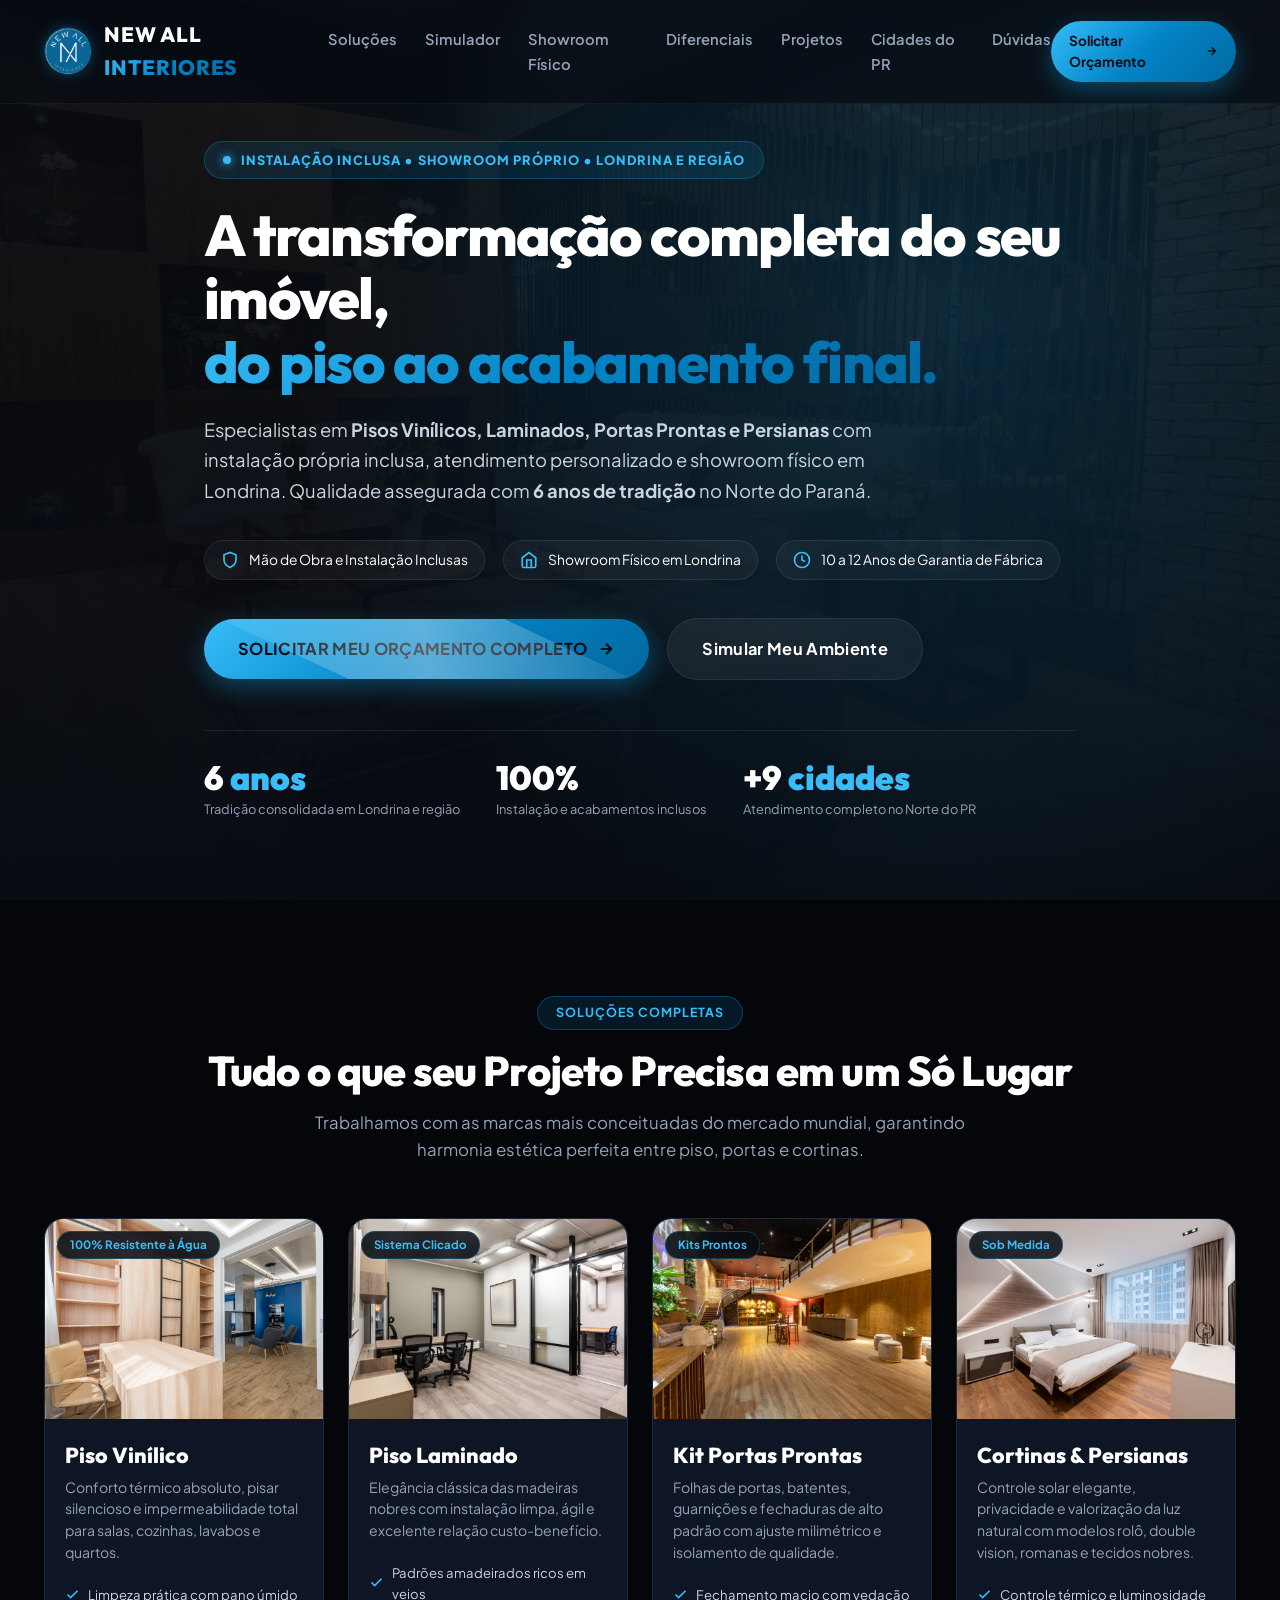
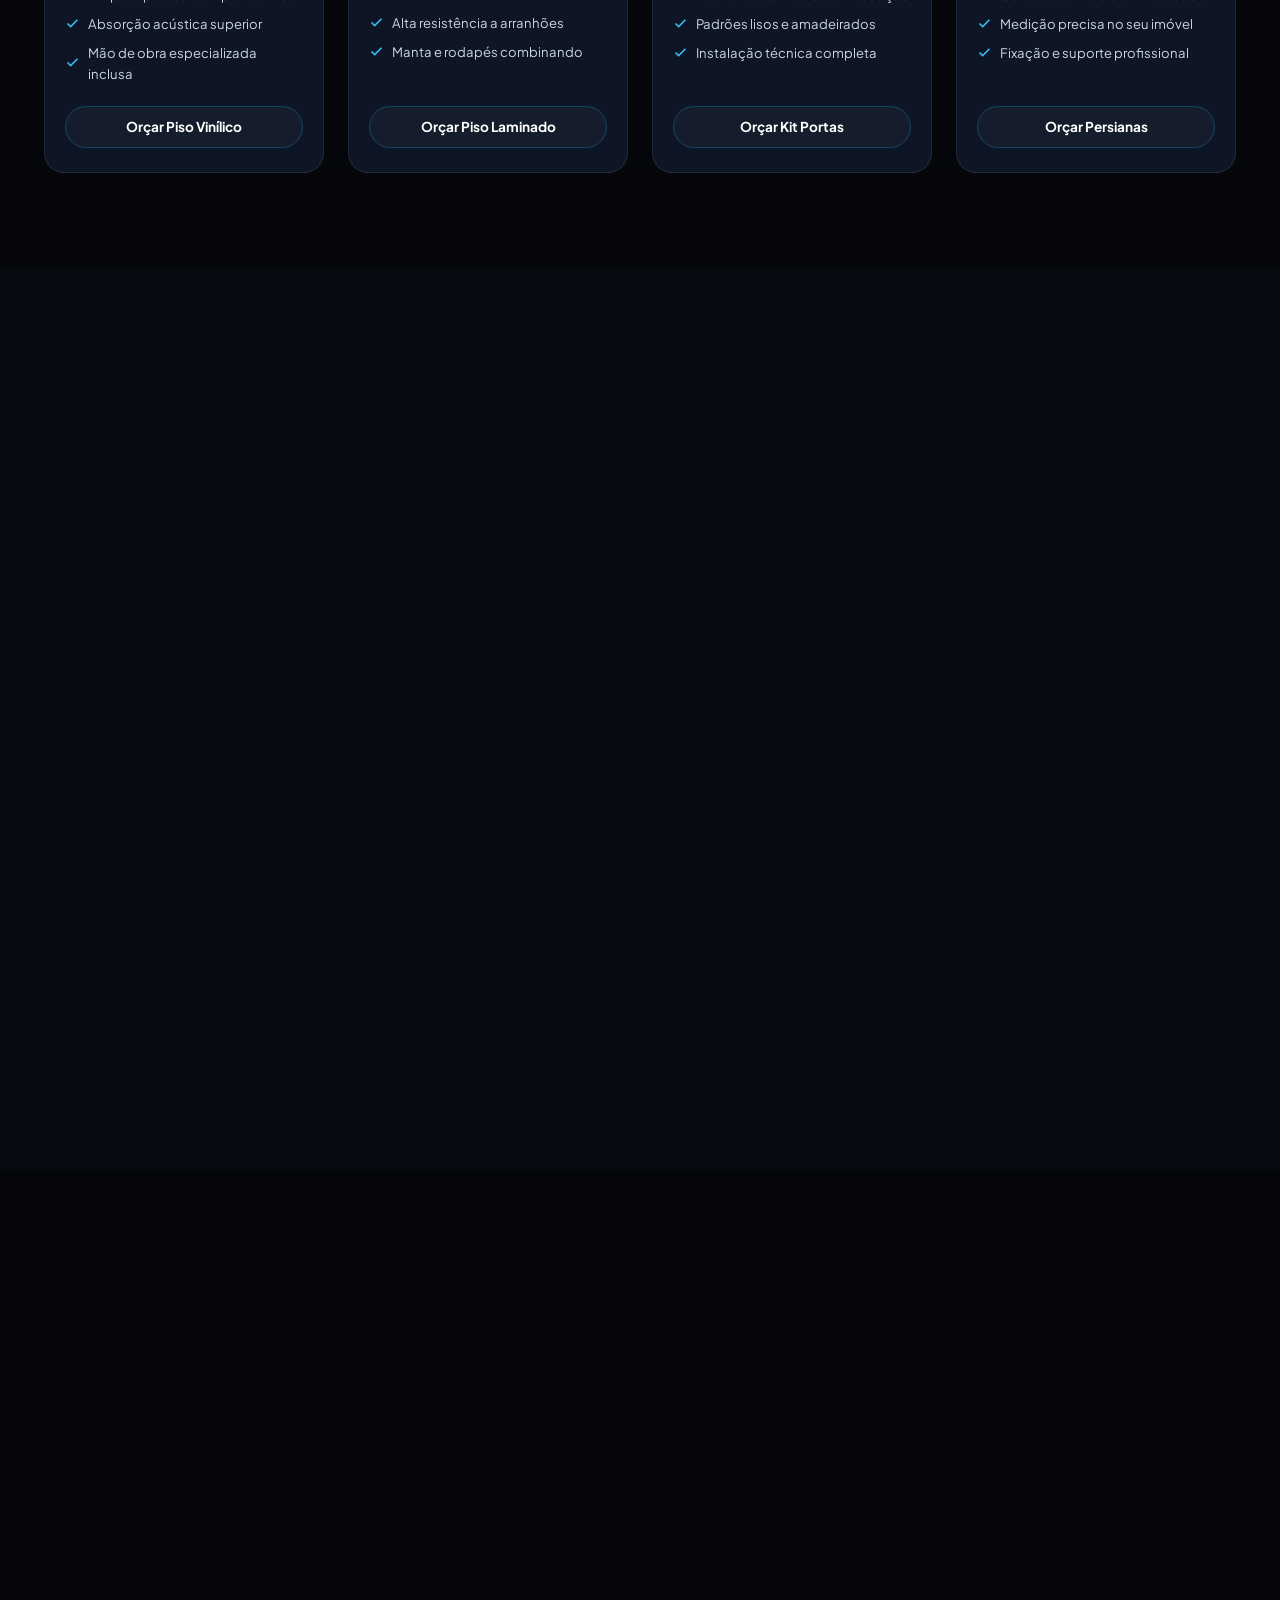
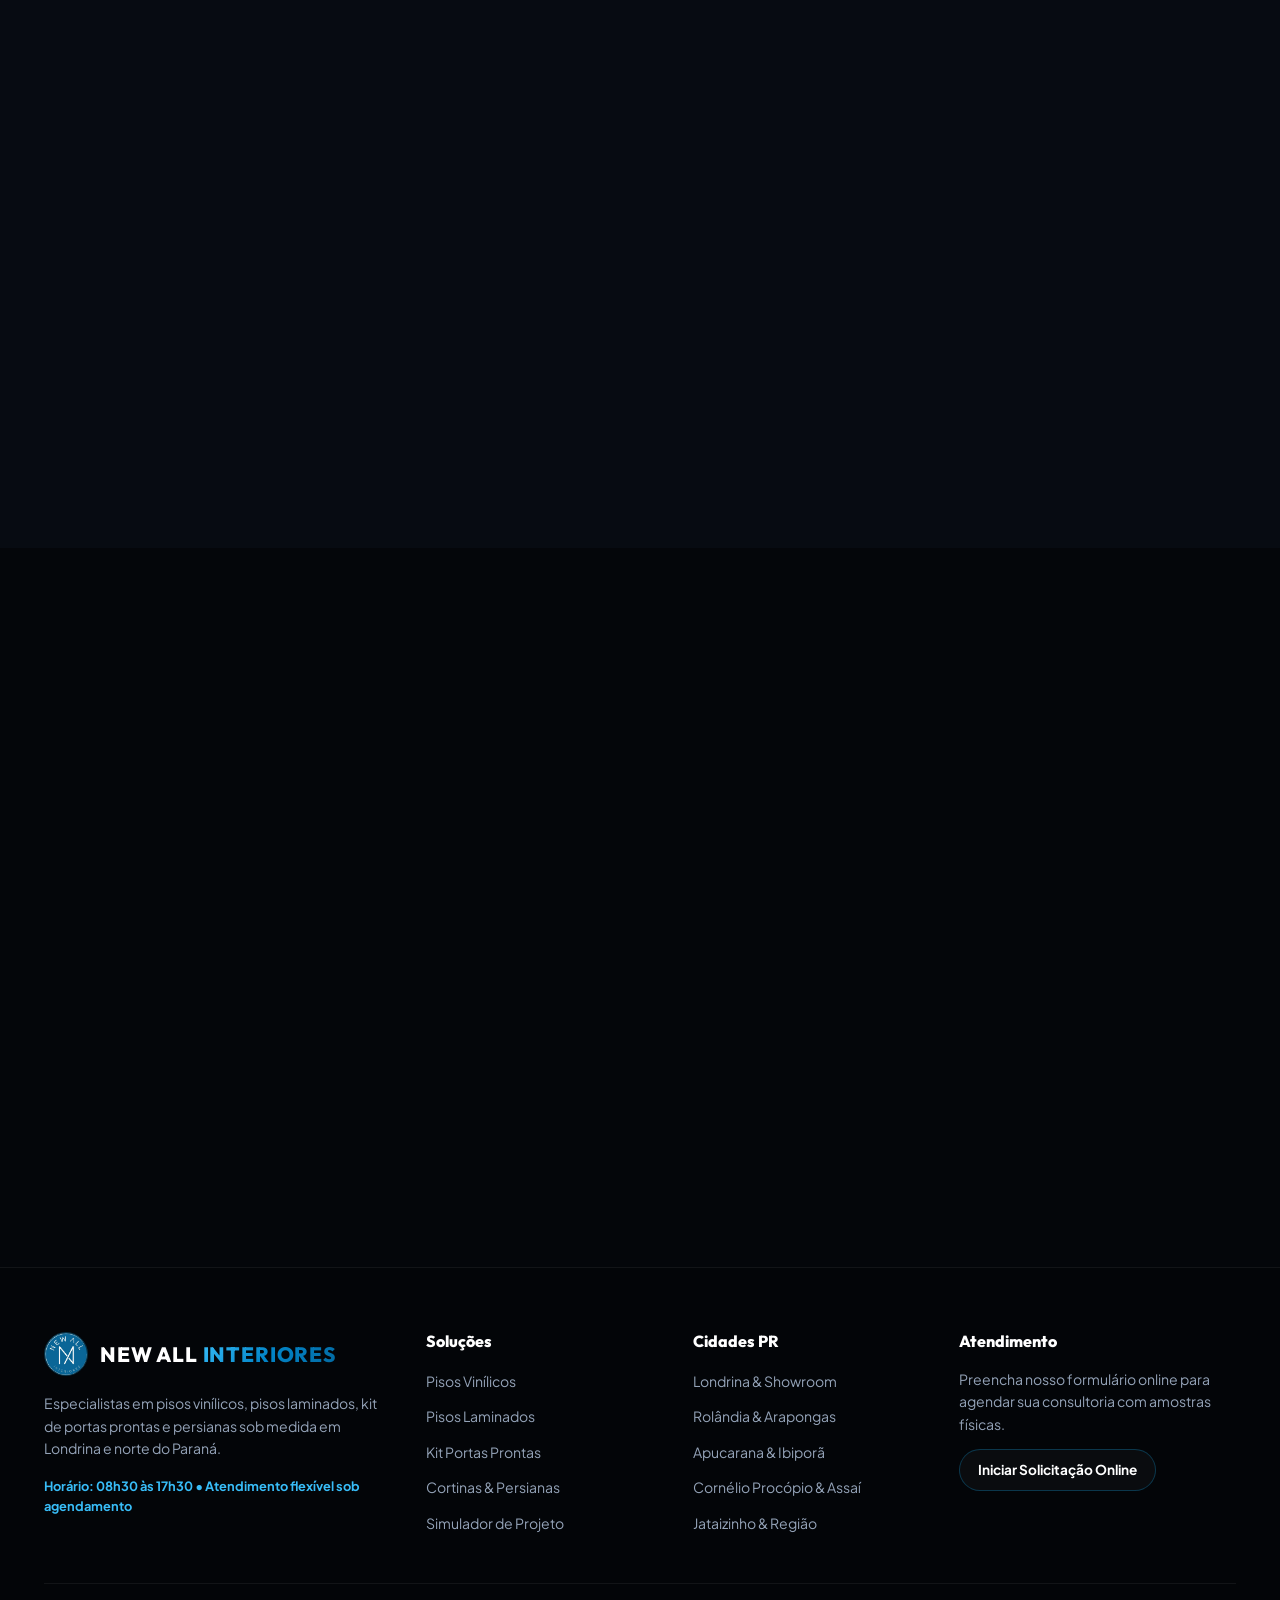
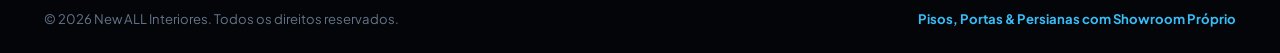
==== index.html @ d66ea77f "Initial commit: New ALL landing page, multi-solution scope simulator, em-construcao page, showroom s" ====
<!DOCTYPE html>
<html lang="pt-BR">
<head>
  <meta charset="UTF-8">
  <meta name="viewport" content="width=device-width, initial-scale=1.0">
  <title>New ALL Interiores | Pisos, Portas & Persianas em Londrina e Região</title>
  <meta name="description" content="Soluções completas com instalação inclusa em Londrina e norte do Paraná. Pisos vinílicos, laminados, kits de portas prontas e persianas com showroom próprio e 6 anos de excelência.">
  <meta name="keywords" content="pisos vinilicos londrina, pisos laminados londrina, new all interiores, portas londrina, persianas londrina, instalacao de pisos norte do parana">
  <meta name="robots" content="index, follow">

  <link rel="icon" href="images/IMG-20260908-WA0001.jpg" type="image/jpeg">
  <link rel="preconnect" href="https://fonts.googleapis.com">
  <link rel="preconnect" href="https://fonts.gstatic.com" crossorigin>
  <link href="https://fonts.googleapis.com/css2?family=Outfit:wght@600;700;800;900&family=Plus+Jakarta+Sans:wght@400;500;600;700;800&display=swap" rel="stylesheet">

  <link rel="stylesheet" href="style.css">
</head>
<body>

  <!-- ==========================================
       HEADER FIXO
       ========================================== -->
  <header class="header" id="header">
    <div class="container header-container">
      <a href="index.html" class="logo-link" aria-label="New ALL Interiores - Início">
        <img src="images/IMG-20260908-WA0001.jpg" alt="Logo New ALL Interiores" width="48" height="48">
        <span class="logo-text">NEW ALL <span>INTERIORES</span></span>
      </a>

      <nav class="nav-menu" aria-label="Menu Principal">
        <ul class="nav-list" style="display: flex; gap: 28px;">
          <li><a href="#produtos" class="nav-link">Soluções</a></li>
          <li><a href="#simulador" class="nav-link">Simulador</a></li>
          <li><a href="#showroom" class="nav-link">Showroom Físico</a></li>
          <li><a href="#diferenciais" class="nav-link">Diferenciais</a></li>
          <li><a href="#galeria" class="nav-link">Projetos</a></li>
          <li><a href="#cidades" class="nav-link">Cidades do PR</a></li>
          <li><a href="#faq" class="nav-link">Dúvidas</a></li>
        </ul>
      </nav>

      <div class="header-actions">
        <a href="#" class="btn btn-sm btn-primary" data-cta="header">
          <span>Solicitar Orçamento</span>
          <svg width="14" height="14" viewBox="0 0 24 24" fill="none" stroke="currentColor" stroke-width="2.5"><path d="M5 12h14M12 5l7 7-7 7"/></svg>
        </a>
        <button class="menu-toggle" id="menu-toggle" aria-label="Abrir Menu">
          <span></span><span></span><span></span>
        </button>
      </div>
    </div>
  </header>

  <!-- Mobile Drawer -->
  <div class="mobile-drawer" id="mobile-drawer">
    <div class="mobile-drawer-header">
      <div style="display: flex; align-items: center; gap: 10px;">
        <img src="images/IMG-20260908-WA0001.jpg" alt="New ALL Interiores" width="36" height="36" style="border-radius: 50%;">
        <strong style="color: #FFF; font-family: var(--font-heading);">NEW ALL</strong>
      </div>
      <button class="mobile-drawer-close" id="mobile-drawer-close" aria-label="Fechar">&times;</button>
    </div>
    <ul class="mobile-nav-list">
      <li><a href="#produtos" class="mobile-nav-link">Pisos, Portas & Persianas</a></li>
      <li><a href="#simulador" class="mobile-nav-link">Simulador de Projeto</a></li>
      <li><a href="#showroom" class="mobile-nav-link">Nosso Showroom em Londrina</a></li>
      <li><a href="#diferenciais" class="mobile-nav-link">Instalação Inclusa</a></li>
      <li><a href="#galeria" class="mobile-nav-link">Galeria de Ambientes</a></li>
      <li><a href="#cidades" class="mobile-nav-link">Região Norte do PR</a></li>
      <li><a href="#faq" class="mobile-nav-link">Perguntas Frequentes</a></li>
    </ul>
    <div>
      <a href="#" class="btn btn-primary btn-block" data-cta="drawer">
        Solicitar Orçamento Gratuito
      </a>
      <p style="font-size: 0.78rem; color: var(--text-muted); text-align: center; margin-top: 12px;">
        Atendimento flexível com showroom próprio
      </p>
    </div>
  </div>

  <main>
    <!-- ==========================================
         HERO SECTION
         ========================================== -->
    <section class="hero" id="hero">
      <div class="hero-bg">
        <img src="images/PHOTO (7).jpg" alt="Ambiente transformado New ALL Interiores" class="hero-bg-img">
        <div class="hero-overlay"></div>
      </div>

      <div class="container hero-container">
        <div class="hero-tag">
          <span class="hero-tag-pulse"></span>
          <span class="hero-tag-text">INSTALAÇÃO INCLUSA • SHOWROOM PRÓPRIO • LONDRINA E REGIÃO</span>
        </div>

        <h1 class="hero-title reveal-up">
          A transformação completa do seu imóvel, <br>
          <span class="highlight-cyan">do piso ao acabamento final.</span>
        </h1>

        <p class="hero-subtitle reveal-up delay-1">
          Especialistas em <strong>Pisos Vinílicos, Laminados, Portas Prontas e Persianas</strong> com instalação própria inclusa, atendimento personalizado e showroom físico em Londrina. Qualidade assegurada com <strong>6 anos de tradição</strong> no Norte do Paraná.
        </p>

        <div class="hero-badges-row reveal-up delay-2">
          <div class="hero-badge-pill">
            <svg width="18" height="18" viewBox="0 0 24 24" fill="none" stroke="currentColor" stroke-width="2.2"><path d="M12 22s8-4 8-10V5l-8-3-8 3v7c0 6 8 10 8 10z"/></svg>
            <span>Mão de Obra e Instalação Inclusas</span>
          </div>
          <div class="hero-badge-pill">
            <svg width="18" height="18" viewBox="0 0 24 24" fill="none" stroke="currentColor" stroke-width="2.2"><path d="M3 9l9-7 9 7v11a2 2 0 0 1-2 2H5a2 2 0 0 1-2-2z"/><polyline points="9 22 9 12 15 12 15 22"/></svg>
            <span>Showroom Físico em Londrina</span>
          </div>
          <div class="hero-badge-pill">
            <svg width="18" height="18" viewBox="0 0 24 24" fill="none" stroke="currentColor" stroke-width="2.2"><circle cx="12" cy="12" r="10"/><polyline points="12 6 12 12 16 14"/></svg>
            <span>10 a 12 Anos de Garantia de Fábrica</span>
          </div>
        </div>

        <div class="hero-cta-group reveal-up delay-3">
          <a href="#" class="btn btn-lg btn-primary btn-glow" data-cta="hero">
            <span>SOLICITAR MEU ORÇAMENTO COMPLETO</span>
            <svg width="18" height="18" viewBox="0 0 24 24" fill="none" stroke="currentColor" stroke-width="2.5"><path d="M5 12h14M12 5l7 7-7 7"/></svg>
          </a>
          <a href="#simulador" class="btn btn-lg btn-glass">
            <span>Simular Meu Ambiente</span>
          </a>
        </div>

        <div class="hero-stats reveal-up">
          <div class="hero-stat-item">
            <div class="hero-stat-num">6 <span>anos</span></div>
            <div class="hero-stat-desc">Tradição consolidada em Londrina e região</div>
          </div>
          <div class="hero-stat-item">
            <div class="hero-stat-num">100%</div>
            <div class="hero-stat-desc">Instalação e acabamentos inclusos</div>
          </div>
          <div class="hero-stat-item">
            <div class="hero-stat-num">+9 <span>cidades</span></div>
            <div class="hero-stat-desc">Atendimento completo no Norte do PR</div>
          </div>
        </div>
      </div>
    </section>

    <!-- ==========================================
         CATÁLOGO MULTISSOLUÇÕES (4 LINHAS)
         ========================================== -->
    <section class="section section-products" id="produtos">
      <div class="container">
        <div class="section-header text-center reveal-up">
          <span class="badge-pill">SOLUÇÕES COMPLETAS</span>
          <h2 class="section-title">Tudo o que seu Projeto Precisa em um Só Lugar</h2>
          <p class="section-subtitle">
            Trabalhamos com as marcas mais conceituadas do mercado mundial, garantindo harmonia estética perfeita entre piso, portas e cortinas.
          </p>
        </div>

        <div class="products-grid-4">
          
          <!-- Solução 1: Vinílico -->
          <div class="product-card-newall reveal-up">
            <div class="product-media-newall">
              <img src="images/PHOTO (4).jpg" alt="Piso Vinílico contemporâneo New ALL" loading="lazy">
              <span class="badge-float-card">100% Resistente à Água</span>
            </div>
            <div class="product-body-newall">
              <div>
                <h3 class="product-name-newall">Piso Vinílico</h3>
                <p class="product-desc-newall">
                  Conforto térmico absoluto, pisar silencioso e impermeabilidade total para salas, cozinhas, lavabos e quartos.
                </p>

                <div class="bullet-features">
                  <div class="bullet-item">
                    <svg width="15" height="15" viewBox="0 0 24 24" fill="none" stroke="currentColor" stroke-width="2.5"><polyline points="20 6 9 17 4 12"/></svg>
                    <span>Limpeza prática com pano úmido</span>
                  </div>
                  <div class="bullet-item">
                    <svg width="15" height="15" viewBox="0 0 24 24" fill="none" stroke="currentColor" stroke-width="2.5"><polyline points="20 6 9 17 4 12"/></svg>
                    <span>Absorção acústica superior</span>
                  </div>
                  <div class="bullet-item">
                    <svg width="15" height="15" viewBox="0 0 24 24" fill="none" stroke="currentColor" stroke-width="2.5"><polyline points="20 6 9 17 4 12"/></svg>
                    <span>Mão de obra especializada inclusa</span>
                  </div>
                </div>
              </div>

              <a href="#" class="btn btn-outline btn-block btn-sm" data-cta="card-vinilico" data-product="vinilico">
                Orçar Piso Vinílico
              </a>
            </div>
          </div>

          <!-- Solução 2: Laminado -->
          <div class="product-card-newall reveal-up delay-1">
            <div class="product-media-newall">
              <img src="images/PHOTO (2).jpg" alt="Piso Laminado nobre New ALL" loading="lazy">
              <span class="badge-float-card">Sistema Clicado</span>
            </div>
            <div class="product-body-newall">
              <div>
                <h3 class="product-name-newall">Piso Laminado</h3>
                <p class="product-desc-newall">
                  Elegância clássica das madeiras nobres com instalação limpa, ágil e excelente relação custo-benefício.
                </p>

                <div class="bullet-features">
                  <div class="bullet-item">
                    <svg width="15" height="15" viewBox="0 0 24 24" fill="none" stroke="currentColor" stroke-width="2.5"><polyline points="20 6 9 17 4 12"/></svg>
                    <span>Padrões amadeirados ricos em veios</span>
                  </div>
                  <div class="bullet-item">
                    <svg width="15" height="15" viewBox="0 0 24 24" fill="none" stroke="currentColor" stroke-width="2.5"><polyline points="20 6 9 17 4 12"/></svg>
                    <span>Alta resistência a arranhões</span>
                  </div>
                  <div class="bullet-item">
                    <svg width="15" height="15" viewBox="0 0 24 24" fill="none" stroke="currentColor" stroke-width="2.5"><polyline points="20 6 9 17 4 12"/></svg>
                    <span>Manta e rodapés combinando</span>
                  </div>
                </div>
              </div>

              <a href="#" class="btn btn-outline btn-block btn-sm" data-cta="card-laminado" data-product="laminado">
                Orçar Piso Laminado
              </a>
            </div>
          </div>

          <!-- Solução 3: Kit Portas -->
          <div class="product-card-newall reveal-up delay-2">
            <div class="product-media-newall">
              <img src="images/pexels-bertellifotografia-17109097.jpg" alt="Kit Porta Pronta com acabamento fino" loading="lazy">
              <span class="badge-float-card">Kits Prontos</span>
            </div>
            <div class="product-body-newall">
              <div>
                <h3 class="product-name-newall">Kit Portas Prontas</h3>
                <p class="product-desc-newall">
                  Folhas de portas, batentes, guarnições e fechaduras de alto padrão com ajuste milimétrico e isolamento de qualidade.
                </p>

                <div class="bullet-features">
                  <div class="bullet-item">
                    <svg width="15" height="15" viewBox="0 0 24 24" fill="none" stroke="currentColor" stroke-width="2.5"><polyline points="20 6 9 17 4 12"/></svg>
                    <span>Fechamento macio com vedação</span>
                  </div>
                  <div class="bullet-item">
                    <svg width="15" height="15" viewBox="0 0 24 24" fill="none" stroke="currentColor" stroke-width="2.5"><polyline points="20 6 9 17 4 12"/></svg>
                    <span>Padrões lisos e amadeirados</span>
                  </div>
                  <div class="bullet-item">
                    <svg width="15" height="15" viewBox="0 0 24 24" fill="none" stroke="currentColor" stroke-width="2.5"><polyline points="20 6 9 17 4 12"/></svg>
                    <span>Instalação técnica completa</span>
                  </div>
                </div>
              </div>

              <a href="#" class="btn btn-outline btn-block btn-sm" data-cta="card-portas" data-product="portas">
                Orçar Kit Portas
              </a>
            </div>
          </div>

          <!-- Solução 4: Cortinas & Persianas -->
          <div class="product-card-newall reveal-up delay-3">
            <div class="product-media-newall">
              <img src="images/pexels-artbovich-6186815.jpg" alt="Cortinas e persianas sob medida" loading="lazy">
              <span class="badge-float-card">Sob Medida</span>
            </div>
            <div class="product-body-newall">
              <div>
                <h3 class="product-name-newall">Cortinas & Persianas</h3>
                <p class="product-desc-newall">
                  Controle solar elegante, privacidade e valorização da luz natural com modelos rolô, double vision, romanas e tecidos nobres.
                </p>

                <div class="bullet-features">
                  <div class="bullet-item">
                    <svg width="15" height="15" viewBox="0 0 24 24" fill="none" stroke="currentColor" stroke-width="2.5"><polyline points="20 6 9 17 4 12"/></svg>
                    <span>Controle térmico e luminosidade</span>
                  </div>
                  <div class="bullet-item">
                    <svg width="15" height="15" viewBox="0 0 24 24" fill="none" stroke="currentColor" stroke-width="2.5"><polyline points="20 6 9 17 4 12"/></svg>
                    <span>Medição precisa no seu imóvel</span>
                  </div>
                  <div class="bullet-item">
                    <svg width="15" height="15" viewBox="0 0 24 24" fill="none" stroke="currentColor" stroke-width="2.5"><polyline points="20 6 9 17 4 12"/></svg>
                    <span>Fixação e suporte profissional</span>
                  </div>
                </div>
              </div>

              <a href="#" class="btn btn-outline btn-block btn-sm" data-cta="card-persianas" data-product="persianas">
                Orçar Persianas
              </a>
            </div>
          </div>

        </div>
      </div>
    </section>

    <!-- ==========================================
         SIMULADOR DE PROJETO NEW ALL
         ========================================== -->
    <section class="section section-simulador" id="simulador">
      <div class="container">
        <div class="simulador-card-newall reveal-up">
          
          <div class="simulador-info">
            <span class="badge-pill">PLANEJE SEU ESPAÇO</span>
            <h2 class="section-title" style="font-size: 2.2rem;">Simule o Escopo do seu Ambiente</h2>
            <p class="section-subtitle" style="text-align: left; margin: 0 0 24px 0;">
              Selecione o produto de interesse e ajuste a metragem estimada. Nossa equipe técnica em Londrina calculará os quantitativos ideais com instalação inclusa.
            </p>

            <div style="display: flex; flex-direction: column; gap: 14px;">
              <div style="display: flex; align-items: center; gap: 12px; font-size: 0.92rem; color: #FFF;">
                <div style="width: 32px; height: 32px; border-radius: 50%; background: var(--cyan-soft); border: 1px solid var(--border-cyan); display: flex; align-items: center; justify-content: center; color: var(--cyan-light); flex-shrink: 0;">
                  <svg width="16" height="16" viewBox="0 0 24 24" fill="none" stroke="currentColor" stroke-width="2.5"><path d="M20 6L9 17l-5-5"/></svg>
                </div>
                <span>Instalação própria sem terceirização aventureira</span>
              </div>
              <div style="display: flex; align-items: center; gap: 12px; font-size: 0.92rem; color: #FFF;">
                <div style="width: 32px; height: 32px; border-radius: 50%; background: var(--cyan-soft); border: 1px solid var(--border-cyan); display: flex; align-items: center; justify-content: center; color: var(--cyan-light); flex-shrink: 0;">
                  <svg width="16" height="16" viewBox="0 0 24 24" fill="none" stroke="currentColor" stroke-width="2.5"><path d="M12 22s8-4 8-10V5l-8-3-8 3v7c0 6 8 10 8 10z"/></svg>
                </div>
                <span>1 ano de garantia na mão de obra e até 12 anos nos produtos</span>
              </div>
              <div style="display: flex; align-items: center; gap: 12px; font-size: 0.92rem; color: #FFF;">
                <div style="width: 32px; height: 32px; border-radius: 50%; background: var(--cyan-soft); border: 1px solid var(--border-cyan); display: flex; align-items: center; justify-content: center; color: var(--cyan-light); flex-shrink: 0;">
                  <svg width="16" height="16" viewBox="0 0 24 24" fill="none" stroke="currentColor" stroke-width="2.5"><circle cx="12" cy="12" r="10"/><polyline points="12 6 12 12 16 14"/></svg>
                </div>
                <span>Atendimento flexível com horário agendado</span>
              </div>
            </div>
          </div>

          <!-- Caixa de Simulação -->
          <div class="simulador-box-newall">
            <div style="font-size: 1rem; font-weight: 700; color: #FFF; margin-bottom: 12px;">1. Selecione a Categoria:</div>
            
            <div class="category-pills-grid">
              <button type="button" class="cat-pill-btn active" data-prod="vinilico">
                <strong>Piso Vinílico</strong>
                <span>Térmico & Lavável</span>
              </button>
              <button type="button" class="cat-pill-btn" data-prod="laminado">
                <strong>Piso Laminado</strong>
                <span>Clicado Nobre</span>
              </button>
              <button type="button" class="cat-pill-btn" data-prod="portas">
                <strong>Kit Portas</strong>
                <span>Prontas & Batentes</span>
              </button>
              <button type="button" class="cat-pill-btn" data-prod="persianas">
                <strong>Persianas</strong>
                <span>Controle Solar</span>
              </button>
            </div>

            <div style="margin-bottom: 24px;">
              <div style="display: flex; justify-content: space-between; align-items: center; margin-bottom: 10px;">
                <span style="font-size: 0.95rem; font-weight: 700; color: #FFF;">2. Metragem do Espaço:</span>
                <span style="background: var(--cyan-gradient); color: #070B12; font-family: var(--font-heading); font-weight: 800; font-size: 1.1rem; padding: 4px 14px; border-radius: 100px;" id="sqm-display-newall">45 m²</span>
              </div>
              <input type="range" id="range-slider-newall" min="15" max="300" step="5" value="45" class="range-slider-newall">
              <div style="display: flex; justify-content: space-between; font-size: 0.74rem; color: var(--text-subtle); margin-top: 6px;">
                <span>15 m²</span>
                <span>100 m²</span>
                <span>200 m²</span>
                <span>300+ m²</span>
              </div>
            </div>

            <div class="scope-box-newall">
              <div class="scope-title-newall">Resumo do Planejamento</div>
              <div class="scope-val-newall" id="summary-product-newall">Piso Vinílico Térmico & Resistente à Água</div>
              <p style="font-size: 0.82rem; color: var(--text-muted); margin-top: 4px;" id="summary-scope-newall">
                Área estimada: 45 m² • Pacote Completo (Material Selecionado + Instalação Especializada Inclusa)
              </p>
            </div>

            <a href="#" class="btn btn-primary btn-block btn-lg" id="btn-simulador-newall" data-cta="simulador-btn">
              <span>AVANÇAR PARA ORÇAMENTO PERSONALIZADO</span>
              <svg width="18" height="18" viewBox="0 0 24 24" fill="none" stroke="currentColor" stroke-width="2.5"><path d="M5 12h14M12 5l7 7-7 7"/></svg>
            </a>
          </div>

        </div>
      </div>
    </section>

    <!-- ==========================================
         SHOWROOM PRÓPRIO & DIFERENCIAIS
         ========================================== -->
    <section class="section section-showroom" id="showroom">
      <div class="container">
        
        <!-- Banner Showroom -->
        <div class="showroom-banner reveal-up">
          <div class="showroom-info">
            <span class="badge-pill">ESPAÇO EXCLUSIVO</span>
            <h3>Visite Nosso Showroom Físico em Londrina</h3>
            <p>
              Venha tocar nas texturas reais, comparar os padrões amadeirados e verificar de perto o sistema click de laminados, réguas de vinílico, kits de portas com acabamento fino e tecidos de persianas. Nossa equipe técnica oferece consultoria especializada para você não errar na escolha.
            </p>
            <div style="display: flex; gap: 14px; flex-wrap: wrap;">
              <a href="#" class="btn btn-primary" data-cta="showroom-visita">
                Agendar Visita ao Showroom
              </a>
              <a href="#" class="btn btn-glass" data-cta="showroom-visita-domicilio">
                Receber Amostras em Casa
              </a>
            </div>
          </div>
          <div class="showroom-media">
            <img src="images/PHOTO (7).jpg" alt="Showroom e acabamentos New ALL Interiores" loading="lazy">
          </div>
        </div>

        <div class="diff-grid-newall" id="diferenciais">
          
          <div class="diff-card-newall reveal-up">
            <div class="diff-icon-wrap">
              <svg width="24" height="24" viewBox="0 0 24 24" fill="none" stroke="currentColor" stroke-width="2"><path d="M12 22s8-4 8-10V5l-8-3-8 3v7c0 6 8 10 8 10z"/></svg>
            </div>
            <h4>Instalação Inclusa</h4>
            <p>Você não precisa se preocupar em contratar mão de obra por fora: cuidamos de cada detalhe do início ao fim com equipe própria.</p>
          </div>

          <div class="diff-card-newall reveal-up delay-1">
            <div class="diff-icon-wrap">
              <svg width="24" height="24" viewBox="0 0 24 24" fill="none" stroke="currentColor" stroke-width="2"><polygon points="12 2 15.09 8.26 22 9.27 17 14.14 18.18 21.02 12 17.77 5.82 21.02 7 14.14 2 9.27 8.91 8.26 12 2"/></svg>
            </div>
            <h4>6 Anos de Tradição</h4>
            <p>Reputação impecável no mercado de acabamentos de Londrina e região norte do Paraná, com centenas de obras entregues.</p>
          </div>

          <div class="diff-card-newall reveal-up delay-2">
            <div class="diff-icon-wrap">
              <svg width="24" height="24" viewBox="0 0 24 24" fill="none" stroke="currentColor" stroke-width="2"><circle cx="12" cy="12" r="10"/><polyline points="12 6 12 12 16 14"/></svg>
            </div>
            <h4>Atendimento Flexível</h4>
            <p>Horário comercial das 08h30 às 17h30 e flexibilidade total para agendamentos de visitas e medições técnicas no melhor momento para você.</p>
          </div>

        </div>

        <!-- Cidades Atendidas no Norte do Paraná -->
        <div class="cities-box reveal-up" id="cidades">
          <div>
            <h4 style="font-size: 1.45rem; color: #FFF; margin-bottom: 8px;">Cidades Atendidas no Norte do Paraná</h4>
            <p style="font-size: 0.94rem; color: var(--text-body); max-width: 680px;">
              Atendemos residências, escritórios e condomínios em toda a região metropolitana de Londrina com logística pontual e equipe especializada:
            </p>
            
            <div class="cities-list-tags">
              <span class="city-chip">Londrina</span>
              <span class="city-chip">Rolândia</span>
              <span class="city-chip">Arapongas</span>
              <span class="city-chip">Apucarana</span>
              <span class="city-chip">Ibiporã</span>
              <span class="city-chip">Jataizinho</span>
              <span class="city-chip">Assaí</span>
              <span class="city-chip">Cornélio Procópio</span>
              <span class="city-chip">São Sebastião da Amoreira</span>
            </div>
          </div>

          <a href="#" class="btn btn-primary" data-cta="cidades-btn" style="flex-shrink: 0;">
            Atendimento na Minha Cidade
          </a>
        </div>

      </div>
    </section>

    <!-- ==========================================
         GALERIA DE AMBIENTES EXECUTADOS
         ========================================== -->
    <section class="section section-gallery" id="galeria">
      <div class="container">
        <div class="section-header text-center reveal-up">
          <span class="badge-pill">PORTFÓLIO REAL</span>
          <h2 class="section-title">Galeria de Ambientes Concluídos</h2>
          <p class="section-subtitle">
            Inspire-se com projetos executados pela equipe da New ALL Interiores. Harmonia, funcionalidade e sofisticação.
          </p>
        </div>

        <div class="gallery-grid-newall">
          
          <div class="gallery-item-newall reveal-up" onclick="openLightbox(0)">
            <img src="images/PHOTO (7).jpg" alt="Living integrado com piso vinílico amadeirado" loading="lazy">
            <div class="gallery-overlay-newall">
              <span class="zoom-badge">
                <svg width="15" height="15" viewBox="0 0 24 24" fill="none" stroke="currentColor" stroke-width="2.5"><circle cx="11" cy="11" r="8"/><line x1="21" y1="21" x2="16.65" y2="16.65"/></svg>
              </span>
              <h4>Living Integrado</h4>
              <p>Piso Vinílico Amadeirado & Instalação Nivelada</p>
            </div>
          </div>

          <div class="gallery-item-newall reveal-up delay-1" onclick="openLightbox(1)">
            <img src="images/PHOTO (2).jpg" alt="Dormitório master sofisticado com piso nobre" loading="lazy">
            <div class="gallery-overlay-newall">
              <span class="zoom-badge">
                <svg width="15" height="15" viewBox="0 0 24 24" fill="none" stroke="currentColor" stroke-width="2.5"><circle cx="11" cy="11" r="8"/><line x1="21" y1="21" x2="16.65" y2="16.65"/></svg>
              </span>
              <h4>Dormitório Master</h4>
              <p>Conforto Térmico & Acabamento Acetinado</p>
            </div>
          </div>

          <div class="gallery-item-newall reveal-up delay-2" onclick="openLightbox(2)">
            <img src="images/PHOTO (4).jpg" alt="Espaço gourmet com piso vinílico resistente" loading="lazy">
            <div class="gallery-overlay-newall">
              <span class="zoom-badge">
                <svg width="15" height="15" viewBox="0 0 24 24" fill="none" stroke="currentColor" stroke-width="2.5"><circle cx="11" cy="11" r="8"/><line x1="21" y1="21" x2="16.65" y2="16.65"/></svg>
              </span>
              <h4>Espaço Gourmet & Hall</h4>
              <p>Resistência Superior a Tráfego e Limpeza Prática</p>
            </div>
          </div>

          <div class="gallery-item-newall reveal-up" onclick="openLightbox(3)">
            <img src="images/pexels-bertellifotografia-16985109.jpg" alt="Ambiente integrado com piso laminado" loading="lazy">
            <div class="gallery-overlay-newall">
              <span class="zoom-badge">
                <svg width="15" height="15" viewBox="0 0 24 24" fill="none" stroke="currentColor" stroke-width="2.5"><circle cx="11" cy="11" r="8"/><line x1="21" y1="21" x2="16.65" y2="16.65"/></svg>
              </span>
              <h4>Integração Contemporânea</h4>
              <p>Piso Laminado Clicado com Encaixe Perfeito</p>
            </div>
          </div>

          <div class="gallery-item-newall reveal-up delay-1" onclick="openLightbox(4)">
            <img src="images/pexels-artbovich-6489122.jpg" alt="Sala de estar contemporânea" loading="lazy">
            <div class="gallery-overlay-newall">
              <span class="zoom-badge">
                <svg width="15" height="15" viewBox="0 0 24 24" fill="none" stroke="currentColor" stroke-width="2.5"><circle cx="11" cy="11" r="8"/><line x1="21" y1="21" x2="16.65" y2="16.65"/></svg>
              </span>
              <h4>Sala de Estar Nobre</h4>
              <p>Textura Amadeirada de Alto Padrão Visual</p>
            </div>
          </div>

          <div class="gallery-item-newall reveal-up delay-2" onclick="openLightbox(5)">
            <img src="images/pexels-pixabay-271624.jpg" alt="Suíte de casal aconchegante" loading="lazy">
            <div class="gallery-overlay-newall">
              <span class="zoom-badge">
                <svg width="15" height="15" viewBox="0 0 24 24" fill="none" stroke="currentColor" stroke-width="2.5"><circle cx="11" cy="11" r="8"/><line x1="21" y1="21" x2="16.65" y2="16.65"/></svg>
              </span>
              <h4>Suíte Aconchegante</h4>
              <p>Isolamento Acústico e Térmico Sem Chão Frio</p>
            </div>
          </div>

        </div>
      </div>
    </section>

    <!-- Modal Lightbox -->
    <div class="lightbox-modal" id="lightbox-modal">
      <div class="lightbox-backdrop" onclick="closeLightbox()"></div>
      <div class="lightbox-container">
        <button class="lightbox-close" onclick="closeLightbox()" aria-label="Fechar">&times;</button>
        <button class="lightbox-nav lightbox-prev" onclick="changeLightbox(-1)" aria-label="Anterior">&#10094;</button>
        <img src="" id="lightbox-img" class="lightbox-img-newall" alt="Foto ampliada New ALL">
        <div class="lightbox-caption" id="lightbox-caption"></div>
        <button class="lightbox-nav lightbox-next" onclick="changeLightbox(1)" aria-label="Próxima">&#10095;</button>
      </div>
    </div>

    <!-- ==========================================
         DEPOIMENTOS DE CLIENTES
         ========================================== -->
    <section class="section section-reviews" id="depoimentos">
      <div class="container">
        <div class="section-header text-center reveal-up">
          <span class="badge-pill">OPINIÃO DE QUEM CONFIA</span>
          <h2 class="section-title">O que Dizem Nossos Clientes em Londrina</h2>
          <p class="section-subtitle">
            A satisfação comprovada de famílias e empresas que transformaram seus imóveis com a New ALL.
          </p>
        </div>

        <div class="reviews-grid">
          
          <div class="review-card reveal-up">
            <div class="review-stars">
              <svg width="16" height="16" viewBox="0 0 24 24" fill="#F59E0B"><polygon points="12 2 15.09 8.26 22 9.27 17 14.14 18.18 21.02 12 17.77 5.82 21.02 7 14.14 2 9.27 8.91 8.26 12 2"/></svg>
              <svg width="16" height="16" viewBox="0 0 24 24" fill="#F59E0B"><polygon points="12 2 15.09 8.26 22 9.27 17 14.14 18.18 21.02 12 17.77 5.82 21.02 7 14.14 2 9.27 8.91 8.26 12 2"/></svg>
              <svg width="16" height="16" viewBox="0 0 24 24" fill="#F59E0B"><polygon points="12 2 15.09 8.26 22 9.27 17 14.14 18.18 21.02 12 17.77 5.82 21.02 7 14.14 2 9.27 8.91 8.26 12 2"/></svg>
              <svg width="16" height="16" viewBox="0 0 24 24" fill="#F59E0B"><polygon points="12 2 15.09 8.26 22 9.27 17 14.14 18.18 21.02 12 17.77 5.82 21.02 7 14.14 2 9.27 8.91 8.26 12 2"/></svg>
              <svg width="16" height="16" viewBox="0 0 24 24" fill="#F59E0B"><polygon points="12 2 15.09 8.26 22 9.27 17 14.14 18.18 21.02 12 17.77 5.82 21.02 7 14.14 2 9.27 8.91 8.26 12 2"/></svg>
            </div>
            <p class="review-text">
              "Fomos até o showroom da New ALL em Londrina e escolhemos o piso vinílico para o apartamento todo, além das portas internas. A instalação foi rápida, limpa e o atendimento super flexível. Recomendo demais!"
            </p>
            <div class="review-author">
              <div class="author-avatar">GT</div>
              <div>
                <div class="author-name">Guilherme Trevisan</div>
                <div class="author-loc">Gleba Palhano • Londrina PR</div>
              </div>
            </div>
          </div>

          <div class="review-card reveal-up delay-1">
            <div class="review-stars">
              <svg width="16" height="16" viewBox="0 0 24 24" fill="#F59E0B"><polygon points="12 2 15.09 8.26 22 9.27 17 14.14 18.18 21.02 12 17.77 5.82 21.02 7 14.14 2 9.27 8.91 8.26 12 2"/></svg>
              <svg width="16" height="16" viewBox="0 0 24 24" fill="#F59E0B"><polygon points="12 2 15.09 8.26 22 9.27 17 14.14 18.18 21.02 12 17.77 5.82 21.02 7 14.14 2 9.27 8.91 8.26 12 2"/></svg>
              <svg width="16" height="16" viewBox="0 0 24 24" fill="#F59E0B"><polygon points="12 2 15.09 8.26 22 9.27 17 14.14 18.18 21.02 12 17.77 5.82 21.02 7 14.14 2 9.27 8.91 8.26 12 2"/></svg>
              <svg width="16" height="16" viewBox="0 0 24 24" fill="#F59E0B"><polygon points="12 2 15.09 8.26 22 9.27 17 14.14 18.18 21.02 12 17.77 5.82 21.02 7 14.14 2 9.27 8.91 8.26 12 2"/></svg>
              <svg width="16" height="16" viewBox="0 0 24 24" fill="#F59E0B"><polygon points="12 2 15.09 8.26 22 9.27 17 14.14 18.18 21.02 12 17.77 5.82 21.02 7 14.14 2 9.27 8.91 8.26 12 2"/></svg>
            </div>
            <p class="review-text">
              "Comprei o piso laminado e as cortinas com a New ALL para nossa casa em Arapongas. Ter a instalação inclusa no pacote tirou uma preocupação enorme da reforma. Ficou perfeito!"
            </p>
            <div class="review-author">
              <div class="author-avatar">BF</div>
              <div>
                <div class="author-name">Beatriz Fagundes</div>
                <div class="author-loc">Arapongas PR</div>
              </div>
            </div>
          </div>

          <div class="review-card reveal-up delay-2">
            <div class="review-stars">
              <svg width="16" height="16" viewBox="0 0 24 24" fill="#F59E0B"><polygon points="12 2 15.09 8.26 22 9.27 17 14.14 18.18 21.02 12 17.77 5.82 21.02 7 14.14 2 9.27 8.91 8.26 12 2"/></svg>
              <svg width="16" height="16" viewBox="0 0 24 24" fill="#F59E0B"><polygon points="12 2 15.09 8.26 22 9.27 17 14.14 18.18 21.02 12 17.77 5.82 21.02 7 14.14 2 9.27 8.91 8.26 12 2"/></svg>
              <svg width="16" height="16" viewBox="0 0 24 24" fill="#F59E0B"><polygon points="12 2 15.09 8.26 22 9.27 17 14.14 18.18 21.02 12 17.77 5.82 21.02 7 14.14 2 9.27 8.91 8.26 12 2"/></svg>
              <svg width="16" height="16" viewBox="0 0 24 24" fill="#F59E0B"><polygon points="12 2 15.09 8.26 22 9.27 17 14.14 18.18 21.02 12 17.77 5.82 21.02 7 14.14 2 9.27 8.91 8.26 12 2"/></svg>
              <svg width="16" height="16" viewBox="0 0 24 24" fill="#F59E0B"><polygon points="12 2 15.09 8.26 22 9.27 17 14.14 18.18 21.02 12 17.77 5.82 21.02 7 14.14 2 9.27 8.91 8.26 12 2"/></svg>
            </div>
            <p class="review-text">
              "Trabalho com arquitetura em Rolândia e sempre especifico a New ALL para pisos e persianas. Pontualidade britânica, pós-venda atencioso e garantia séria de 1 ano."
            </p>
            <div class="review-author">
              <div class="author-avatar">EM</div>
              <div>
                <div class="author-name">Eduardo Moretti</div>
                <div class="author-loc">Arquiteto • Rolândia PR</div>
              </div>
            </div>
          </div>

        </div>
      </div>
    </section>

    <!-- ==========================================
         FAQ — DÚVIDAS FREQUENTES
         ========================================== -->
    <section class="section section-faq" id="faq">
      <div class="container faq-container">
        <div class="section-header text-center reveal-up">
          <span class="badge-pill">TIRE SUAS DÚVIDAS</span>
          <h2 class="section-title">Perguntas Frequentes</h2>
          <p class="section-subtitle">Tudo sobre produtos, prazos e o processo de instalação da New ALL Interiores.</p>
        </div>

        <div class="faq-list">
          
          <div class="faq-item reveal-up">
            <button class="faq-header-btn">
              <span>A instalação realmente já está inclusa no orçamento?</span>
              <svg class="faq-arrow" width="20" height="20" viewBox="0 0 24 24" fill="none" stroke="currentColor" stroke-width="2"><polyline points="6 9 12 15 18 9"/></svg>
            </button>
            <div class="faq-content">
              <p>Sim! Um dos principais pilares da New ALL é entregar a solução completa com mão de obra especializada inclusa, garantindo que o acabamento siga rigorosamente os padrões dos fabricantes.</p>
            </div>
          </div>

          <div class="faq-item reveal-up">
            <button class="faq-header-btn">
              <span>Posso visitar o showroom físico para ver os produtos?</span>
              <svg class="faq-arrow" width="20" height="20" viewBox="0 0 24 24" fill="none" stroke="currentColor" stroke-width="2"><polyline points="6 9 12 15 18 9"/></svg>
            </button>
            <div class="faq-content">
              <p>Com certeza! Nosso showroom físico próprio fica em Londrina, com amostras completas de pisos vinílicos, laminados, portas prontas e persianas sob medida. Você também pode solicitar uma visita técnica com catálogo no seu imóvel.</p>
            </div>
          </div>

          <div class="faq-item reveal-up">
            <button class="faq-header-btn">
              <span>Quais cidades a New ALL atende no Paraná?</span>
              <svg class="faq-arrow" width="20" height="20" viewBox="0 0 24 24" fill="none" stroke="currentColor" stroke-width="2"><polyline points="6 9 12 15 18 9"/></svg>
            </button>
            <div class="faq-content">
              <p>Atendemos Londrina, Rolândia, Arapongas, Apucarana, Ibiporã, Jataizinho, Assaí, Cornélio Procópio e São Sebastião da Amoreira com equipe própria e prazos rápidos.</p>
            </div>
          </div>

          <div class="faq-item reveal-up">
            <button class="faq-header-btn">
              <span>Como funciona o atendimento flexível fora do horário?</span>
              <svg class="faq-arrow" width="20" height="20" viewBox="0 0 24 24" fill="none" stroke="currentColor" stroke-width="2"><polyline points="6 9 12 15 18 9"/></svg>
            </button>
            <div class="faq-content">
              <p>Nosso horário comercial padrão é das 08h30 às 17h30, mas compreendemos a rotina corrida de reformas. Disponibilizamos atendimento flexível e agendamento de visitas em horários especiais mediante contato prévio.</p>
            </div>
          </div>

          <div class="faq-item reveal-up">
            <button class="faq-header-btn">
              <span>Quais são as garantias oferecidas?</span>
              <svg class="faq-arrow" width="20" height="20" viewBox="0 0 24 24" fill="none" stroke="currentColor" stroke-width="2"><polyline points="6 9 12 15 18 9"/></svg>
            </button>
            <div class="faq-content">
              <p>Oferecemos 1 ano de garantia total na mão de obra e instalação executada pela New ALL, além de 10 a 12 anos de garantia oficial de fábrica nos materiais fornecidos.</p>
            </div>
          </div>

        </div>
      </div>
    </section>

    <!-- ==========================================
         MASTER CARD FINAL DE CONVERSÃO
         ========================================== -->
    <section class="section section-cta-final">
      <div class="container">
        <div class="cta-final-box reveal-up">
          <span class="badge-pill">6 ANOS DE CONFIANÇA</span>
          
          <h2 class="cta-final-title">
            Transforme seu espaço com quem é <span class="highlight-cyan">referência em interiores</span>.
          </h2>

          <p class="cta-final-desc">
            Solicite agora sua proposta personalizada para pisos, portas ou persianas. Atendimento especializado em Londrina e toda a região norte do Paraná com instalação inclusa.
          </p>

          <a href="#" class="btn btn-lg btn-primary btn-glow" data-cta="final">
            <span>SOLICITAR MEU ORÇAMENTO COMPLETO</span>
            <svg width="20" height="20" viewBox="0 0 24 24" fill="none" stroke="currentColor" stroke-width="2.5"><path d="M5 12h14M12 5l7 7-7 7"/></svg>
          </a>

          <div class="cta-guarantees-row">
            <div class="guarantee-badge">
              <svg width="18" height="18" viewBox="0 0 24 24" fill="none" stroke="currentColor" stroke-width="2"><path d="M12 22s8-4 8-10V5l-8-3-8 3v7c0 6 8 10 8 10z"/></svg>
              <span>Instalação Inclusa</span>
            </div>
            <div class="guarantee-badge">
              <svg width="18" height="18" viewBox="0 0 24 24" fill="none" stroke="currentColor" stroke-width="2"><path d="M3 9l9-7 9 7v11a2 2 0 0 1-2 2H5a2 2 0 0 1-2-2z"/><polyline points="9 22 9 12 15 12 15 22"/></svg>
              <span>Showroom em Londrina</span>
            </div>
            <div class="guarantee-badge">
              <svg width="18" height="18" viewBox="0 0 24 24" fill="none" stroke="currentColor" stroke-width="2"><circle cx="12" cy="12" r="10"/><polyline points="12 6 12 12 16 14"/></svg>
              <span>Atendimento Flexível</span>
            </div>
          </div>
        </div>
      </div>
    </section>
  </main>

  <!-- ==========================================
       RODAPÉ
       ========================================== -->
  <footer class="footer">
    <div class="container">
      <div class="footer-grid">
        <div class="footer-brand-wrap">
          <div class="footer-brand-logo">
            <img src="images/IMG-20260908-WA0001.jpg" alt="New ALL Interiores" width="44" height="44">
            <span class="logo-text">NEW ALL <span>INTERIORES</span></span>
          </div>
          <p class="footer-desc">
            Especialistas em pisos vinílicos, pisos laminados, kit de portas prontas e persianas sob medida em Londrina e norte do Paraná.
          </p>
          <div style="font-size: 0.8rem; color: var(--cyan-light); font-weight: 700;">
            Horário: 08h30 às 17h30 • Atendimento flexível sob agendamento
          </div>
        </div>

        <div class="footer-col">
          <h4>Soluções</h4>
          <ul class="footer-links">
            <li><a href="#produtos">Pisos Vinílicos</a></li>
            <li><a href="#produtos">Pisos Laminados</a></li>
            <li><a href="#produtos">Kit Portas Prontas</a></li>
            <li><a href="#produtos">Cortinas & Persianas</a></li>
            <li><a href="#simulador">Simulador de Projeto</a></li>
          </ul>
        </div>

        <div class="footer-col">
          <h4>Cidades PR</h4>
          <ul class="footer-links">
            <li><a href="#cidades">Londrina & Showroom</a></li>
            <li><a href="#cidades">Rolândia & Arapongas</a></li>
            <li><a href="#cidades">Apucarana & Ibiporã</a></li>
            <li><a href="#cidades">Cornélio Procópio & Assaí</a></li>
            <li><a href="#cidades">Jataizinho & Região</a></li>
          </ul>
        </div>

        <div class="footer-col">
          <h4>Atendimento</h4>
          <p class="footer-desc" style="margin-bottom: 14px;">
            Preencha nosso formulário online para agendar sua consultoria com amostras físicas.
          </p>
          <a href="#" class="btn btn-sm btn-outline" data-cta="footer">
            Iniciar Solicitação Online
          </a>
        </div>
      </div>

      <div class="footer-bottom">
        <p>© 2026 New ALL Interiores. Todos os direitos reservados.</p>
        <p class="footer-pixel">Pisos, Portas & Persianas com Showroom Próprio</p>
      </div>
    </div>
  </footer>

  <!-- Mobile Sticky Bar -->
  <div class="mobile-sticky-bar" id="mobile-sticky-bar">
    <div class="sticky-info">
      <span class="sticky-title">New ALL Interiores</span>
      <span class="sticky-subtitle">Instalação Inclusa</span>
    </div>
    <a href="#" class="btn btn-primary btn-sm" data-cta="mobile-bar">
      <span>Pedir Orçamento</span>
      <svg width="14" height="14" viewBox="0 0 24 24" fill="none" stroke="currentColor" stroke-width="2.5"><path d="M5 12h14M12 5l7 7-7 7"/></svg>
    </a>
  </div>

  <script src="script.js"></script>
</body>
</html>
---- style.css ----
/* ==========================================================================
   NEW ALL INTERIORES — PISOS, PORTAS & PERSIANAS
   Design System & Estilos Globais
   Pixel Studio
   ========================================================================== */

/* ── 1. VARIÁVEIS DE DESIGN & PALETA SAFIRA/CIANO ────────────────────────── */
:root {
  --bg-main: #070B12;
  --bg-darker: #04060A;
  --bg-card: #0E1626;
  --bg-card-hover: #142036;
  --bg-elevated: #1A2844;

  --cyan-primary: #0EA5E9;
  --cyan-light: #38BDF8;
  --cyan-glow-color: rgba(14, 165, 233, 0.35);
  --cyan-soft: rgba(14, 165, 233, 0.12);
  --border-cyan: rgba(14, 165, 233, 0.28);
  --cyan-gradient: linear-gradient(135deg, #38BDF8 0%, #0284C7 50%, #0369A1 100%);
  --cyan-glow: 0 0 25px rgba(14, 165, 233, 0.3);

  --text-white: #FFFFFF;
  --text-body: #CBD5E1;
  --text-muted: #94A3B8;
  --text-subtle: #64748B;

  --border-light: rgba(255, 255, 255, 0.08);
  --border-subtle: rgba(255, 255, 255, 0.04);

  --font-heading: 'Outfit', sans-serif;
  --font-body: 'Plus Jakarta Sans', sans-serif;

  --radius-sm: 8px;
  --radius-md: 14px;
  --radius-lg: 20px;
  --radius-xl: 28px;
  --radius-pill: 100px;

  --shadow-sm: 0 4px 12px rgba(0, 0, 0, 0.4);
  --shadow-md: 0 10px 30px rgba(0, 0, 0, 0.6);
  --shadow-lg: 0 20px 50px rgba(0, 0, 0, 0.75);

  --transition-fast: 0.2s ease;
  --transition-smooth: 0.35s cubic-bezier(0.16, 1, 0.3, 1);
  --transition-bounce: 0.45s cubic-bezier(0.34, 1.56, 0.64, 1);
}

/* ── 2. RESET E BASE ─────────────────────────────────────────────────────── */
*, *::before, *::after {
  box-sizing: border-box;
  margin: 0;
  padding: 0;
}

html {
  scroll-behavior: smooth;
  font-size: 16px;
}

body {
  background-color: var(--bg-main);
  color: var(--text-body);
  font-family: var(--font-body);
  line-height: 1.6;
  overflow-x: hidden;
  -webkit-font-smoothing: antialiased;
}

img {
  max-width: 100%;
  height: auto;
  display: block;
}

a {
  text-decoration: none;
  color: inherit;
  transition: all var(--transition-fast);
}

ul {
  list-style: none;
}

h1, h2, h3, h4, h5, h6 {
  font-family: var(--font-heading);
  color: var(--text-white);
  font-weight: 800;
  line-height: 1.2;
}

/* ── 3. TIPOGRAFIA & UTILITÁRIOS ─────────────────────────────────────────── */
.container {
  width: 100%;
  max-width: 1240px;
  margin: 0 auto;
  padding: 0 24px;
}

.highlight-cyan {
  background: var(--cyan-gradient);
  -webkit-background-clip: text;
  -webkit-text-fill-color: transparent;
}

.badge-pill {
  display: inline-flex;
  align-items: center;
  gap: 8px;
  background: var(--cyan-soft);
  border: 1px solid var(--border-cyan);
  color: var(--cyan-light);
  font-size: 0.78rem;
  font-weight: 700;
  text-transform: uppercase;
  letter-spacing: 0.08em;
  padding: 6px 18px;
  border-radius: var(--radius-pill);
  margin-bottom: 16px;
}

.section {
  padding: 96px 0;
  position: relative;
}

.section-header {
  margin-bottom: 54px;
}

.section-header.text-center {
  text-align: center;
}

.section-title {
  font-size: 2.6rem;
  letter-spacing: -0.02em;
  margin-bottom: 14px;
}

.section-subtitle {
  font-size: 1.05rem;
  color: var(--text-muted);
  max-width: 660px;
  margin: 0 auto;
  line-height: 1.6;
}

/* ── 4. BOTÕES E CTAS ────────────────────────────────────────────────────── */
.btn {
  display: inline-flex;
  align-items: center;
  justify-content: center;
  gap: 10px;
  font-family: var(--font-body);
  font-weight: 700;
  font-size: 0.95rem;
  padding: 14px 28px;
  border-radius: var(--radius-pill);
  cursor: pointer;
  border: none;
  transition: all var(--transition-smooth);
}

.btn-primary {
  background: var(--cyan-gradient);
  color: #070B12;
  box-shadow: 0 8px 24px var(--cyan-glow-color);
}

.btn-primary:hover {
  transform: translateY(-3px);
  box-shadow: 0 12px 32px rgba(14, 165, 233, 0.55);
  color: #000;
}

.btn-outline {
  background: rgba(255, 255, 255, 0.03);
  color: var(--text-white);
  border: 1px solid var(--border-cyan);
}

.btn-outline:hover {
  background: var(--cyan-soft);
  color: var(--cyan-light);
  border-color: var(--cyan-primary);
  transform: translateY(-3px);
}

.btn-glass {
  background: rgba(255, 255, 255, 0.06);
  backdrop-filter: blur(10px);
  border: 1px solid var(--border-light);
  color: var(--text-white);
}

.btn-glass:hover {
  background: rgba(255, 255, 255, 0.12);
  border-color: rgba(255, 255, 255, 0.2);
  transform: translateY(-2px);
}

.btn-lg {
  padding: 17px 34px;
  font-size: 1.02rem;
  letter-spacing: 0.02em;
}

.btn-sm {
  padding: 9px 18px;
  font-size: 0.85rem;
}

.btn-block {
  width: 100%;
}

.btn-glow {
  position: relative;
  overflow: hidden;
}

.btn-glow::after {
  content: '';
  position: absolute;
  top: -50%;
  left: -50%;
  width: 200%;
  height: 200%;
  background: linear-gradient(
    60deg,
    transparent 20%,
    rgba(255, 255, 255, 0.35) 50%,
    transparent 80%
  );
  transform: rotate(25deg);
  animation: shineGlow 4.5s infinite;
}

@keyframes shineGlow {
  0% { transform: translateX(-150%) rotate(25deg); }
  25%, 100% { transform: translateX(150%) rotate(25deg); }
}

/* ── 5. HEADER FIXO & NAVEGAÇÃO ──────────────────────────────────────────── */
.header {
  position: fixed;
  top: 0;
  left: 0;
  width: 100%;
  z-index: 1000;
  padding: 18px 0;
  transition: all var(--transition-smooth);
  background: rgba(7, 11, 18, 0.7);
  backdrop-filter: blur(14px);
  border-bottom: 1px solid rgba(255, 255, 255, 0.05);
}

.header.scrolled {
  padding: 12px 0;
  background: rgba(4, 6, 10, 0.95);
  border-bottom: 1px solid var(--border-cyan);
  box-shadow: 0 10px 30px rgba(0, 0, 0, 0.75);
}

.header-container {
  display: flex;
  align-items: center;
  justify-content: space-between;
}

.logo-link {
  display: flex;
  align-items: center;
  gap: 12px;
}

.logo-link img {
  height: 48px;
  width: 48px;
  border-radius: 50%;
  border: 1.5px solid var(--border-cyan);
  box-shadow: 0 0 14px rgba(14, 165, 233, 0.3);
  object-fit: cover;
}

.logo-text {
  font-family: var(--font-heading);
  font-weight: 800;
  font-size: 1.3rem;
  letter-spacing: 0.04em;
  color: #FFFFFF;
}

.logo-text span {
  background: var(--cyan-gradient);
  -webkit-background-clip: text;
  -webkit-text-fill-color: transparent;
}

.nav-menu {
  display: flex;
  align-items: center;
  gap: 30px;
}

.nav-link {
  font-size: 0.92rem;
  font-weight: 600;
  color: var(--text-muted);
  transition: color var(--transition-fast);
}

.nav-link:hover {
  color: var(--cyan-light);
}

.header-actions {
  display: flex;
  align-items: center;
  gap: 16px;
}

.menu-toggle {
  display: none;
  background: transparent;
  border: none;
  cursor: pointer;
  flex-direction: column;
  gap: 5px;
  padding: 6px;
}

.menu-toggle span {
  width: 24px;
  height: 2px;
  background-color: #FFFFFF;
  border-radius: 2px;
  transition: all var(--transition-fast);
}

/* Mobile Drawer */
.mobile-drawer {
  position: fixed;
  top: 0;
  right: -100%;
  width: 300px;
  height: 100vh;
  background: var(--bg-card);
  border-left: 1px solid var(--border-cyan);
  z-index: 1050;
  padding: 30px 24px;
  display: flex;
  flex-direction: column;
  justify-content: space-between;
  transition: right var(--transition-smooth);
}

.mobile-drawer.active {
  right: 0;
}

.mobile-drawer-header {
  display: flex;
  align-items: center;
  justify-content: space-between;
  padding-bottom: 20px;
  border-bottom: 1px solid var(--border-light);
}

.mobile-drawer-close {
  background: transparent;
  border: none;
  color: #FFFFFF;
  font-size: 1.8rem;
  cursor: pointer;
}

.mobile-nav-list {
  display: flex;
  flex-direction: column;
  gap: 16px;
  margin: 30px 0;
}

.mobile-nav-link {
  font-size: 1.05rem;
  font-weight: 700;
  color: var(--text-white);
}

.mobile-nav-link:hover {
  color: var(--cyan-light);
}

/* ── 6. HERO SECTION ─────────────────────────────────────────────────────── */
.hero {
  position: relative;
  min-height: 100vh;
  display: flex;
  align-items: center;
  padding: 140px 0 80px;
  overflow: hidden;
}

.hero-bg {
  position: absolute;
  top: 0;
  left: 0;
  width: 100%;
  height: 100%;
  z-index: 1;
}

.hero-bg-img {
  width: 100%;
  height: 100%;
  object-fit: cover;
  filter: brightness(0.35);
}

.hero-overlay {
  position: absolute;
  top: 0;
  left: 0;
  width: 100%;
  height: 100%;
  background: radial-gradient(circle at 75% 35%, rgba(14, 165, 233, 0.18) 0%, transparent 60%),
              linear-gradient(180deg, rgba(7, 11, 18, 0.75) 0%, rgba(7, 11, 18, 0.98) 100%);
}

.hero-container {
  position: relative;
  z-index: 2;
  max-width: 920px;
}

.hero-tag {
  display: inline-flex;
  align-items: center;
  gap: 10px;
  background: rgba(14, 165, 233, 0.12);
  border: 1px solid var(--border-cyan);
  border-radius: var(--radius-pill);
  padding: 8px 18px;
  margin-bottom: 24px;
}

.hero-tag-pulse {
  width: 8px;
  height: 8px;
  border-radius: 50%;
  background: var(--cyan-light);
  box-shadow: 0 0 10px var(--cyan-light);
  animation: pulseCyan 2s infinite;
}

@keyframes pulseCyan {
  0%, 100% { opacity: 1; transform: scale(1); }
  50% { opacity: 0.3; transform: scale(0.8); }
}

.hero-tag-text {
  font-size: 0.8rem;
  font-weight: 800;
  letter-spacing: 0.08em;
  color: var(--cyan-light);
  text-transform: uppercase;
}

.hero-title {
  font-size: 3.6rem;
  line-height: 1.1;
  margin-bottom: 22px;
  letter-spacing: -0.03em;
}

.hero-subtitle {
  font-size: 1.15rem;
  color: var(--text-body);
  line-height: 1.65;
  max-width: 740px;
  margin-bottom: 34px;
}

.hero-badges-row {
  display: flex;
  flex-wrap: wrap;
  gap: 18px;
  margin-bottom: 38px;
}

.hero-badge-pill {
  display: flex;
  align-items: center;
  gap: 10px;
  background: rgba(255, 255, 255, 0.04);
  border: 1px solid var(--border-light);
  padding: 8px 16px;
  border-radius: var(--radius-pill);
  font-size: 0.86rem;
  color: #FFFFFF;
}

.hero-badge-pill svg {
  color: var(--cyan-light);
}

.hero-cta-group {
  display: flex;
  align-items: center;
  gap: 18px;
  flex-wrap: wrap;
  margin-bottom: 50px;
}

.hero-stats {
  display: flex;
  align-items: center;
  gap: 36px;
  padding-top: 30px;
  border-top: 1px solid rgba(255, 255, 255, 0.08);
}

.hero-stat-item {
  display: flex;
  flex-direction: column;
}

.hero-stat-num {
  font-family: var(--font-heading);
  font-size: 2.1rem;
  font-weight: 900;
  color: #FFFFFF;
  line-height: 1;
}

.hero-stat-num span {
  color: var(--cyan-light);
}

.hero-stat-desc {
  font-size: 0.8rem;
  color: var(--text-muted);
  margin-top: 4px;
}

/* ── 7. CATÁLOGO MULTISSOLUÇÕES (4 LINHAS) ────────────────────────────────── */
.section-products {
  background: var(--bg-darker);
}

.products-grid-4 {
  display: grid;
  grid-template-columns: repeat(4, 1fr);
  gap: 24px;
}

.product-card-newall {
  background: var(--bg-card);
  border: 1px solid var(--border-light);
  border-radius: var(--radius-lg);
  overflow: hidden;
  transition: all var(--transition-smooth);
  display: flex;
  flex-direction: column;
}

.product-card-newall:hover {
  transform: translateY(-6px);
  border-color: var(--border-cyan);
  box-shadow: 0 16px 40px rgba(0, 0, 0, 0.6), var(--cyan-glow);
}

.product-media-newall {
  position: relative;
  height: 200px;
  overflow: hidden;
}

.product-media-newall img {
  width: 100%;
  height: 100%;
  object-fit: cover;
  transition: transform 0.6s ease;
}

.product-card-newall:hover .product-media-newall img {
  transform: scale(1.08);
}

.badge-float-card {
  position: absolute;
  top: 12px;
  left: 12px;
  background: rgba(7, 11, 18, 0.85);
  backdrop-filter: blur(8px);
  border: 1px solid var(--border-cyan);
  color: var(--cyan-light);
  padding: 4px 12px;
  border-radius: var(--radius-pill);
  font-size: 0.72rem;
  font-weight: 700;
}

.product-body-newall {
  padding: 24px 20px;
  flex: 1;
  display: flex;
  flex-direction: column;
  justify-content: space-between;
}

.product-name-newall {
  font-size: 1.35rem;
  margin-bottom: 8px;
}

.product-desc-newall {
  font-size: 0.88rem;
  color: var(--text-muted);
  line-height: 1.55;
  margin-bottom: 20px;
}

.bullet-features {
  display: flex;
  flex-direction: column;
  gap: 8px;
  margin-bottom: 22px;
}

.bullet-item {
  display: flex;
  align-items: center;
  gap: 8px;
  font-size: 0.82rem;
  color: var(--text-body);
}

.bullet-item svg {
  color: var(--cyan-light);
  flex-shrink: 0;
}

/* ── 8. SIMULADOR MULTISSOLUÇÕES ─────────────────────────────────────────── */
.section-simulador {
  background: var(--bg-main);
}

.simulador-card-newall {
  background: var(--bg-card);
  border: 1px solid var(--border-cyan);
  border-radius: var(--radius-xl);
  padding: 50px 44px;
  box-shadow: var(--shadow-lg), 0 0 35px rgba(14, 165, 233, 0.1);
  display: grid;
  grid-template-columns: 1fr 1.2fr;
  gap: 48px;
}

.simulador-box-newall {
  background: var(--bg-elevated);
  border: 1px solid var(--border-light);
  border-radius: var(--radius-lg);
  padding: 32px;
}

.category-pills-grid {
  display: grid;
  grid-template-columns: repeat(2, 1fr);
  gap: 10px;
  margin-bottom: 24px;
}

.cat-pill-btn {
  background: rgba(255, 255, 255, 0.03);
  border: 1px solid var(--border-light);
  border-radius: var(--radius-md);
  padding: 12px 10px;
  color: var(--text-muted);
  cursor: pointer;
  display: flex;
  flex-direction: column;
  align-items: center;
  gap: 4px;
  font-family: var(--font-body);
  transition: all var(--transition-fast);
}

.cat-pill-btn strong {
  font-size: 0.88rem;
  color: #FFFFFF;
}

.cat-pill-btn span {
  font-size: 0.72rem;
  color: var(--text-subtle);
}

.cat-pill-btn.active {
  background: var(--cyan-soft);
  border-color: var(--cyan-primary);
  box-shadow: 0 0 16px rgba(14, 165, 233, 0.25);
}

.cat-pill-btn.active strong {
  color: var(--cyan-light);
}

.range-slider-newall {
  width: 100%;
  height: 8px;
  border-radius: 4px;
  background: rgba(255, 255, 255, 0.1);
  outline: none;
  cursor: pointer;
  -webkit-appearance: none;
}

.range-slider-newall::-webkit-slider-thumb {
  -webkit-appearance: none;
  width: 22px;
  height: 22px;
  border-radius: 50%;
  background: var(--cyan-light);
  box-shadow: 0 0 12px var(--cyan-light);
  border: 2px solid #FFFFFF;
  cursor: pointer;
}

.scope-box-newall {
  background: rgba(14, 165, 233, 0.08);
  border: 1px solid var(--border-cyan);
  border-radius: var(--radius-md);
  padding: 18px 20px;
  margin-bottom: 24px;
  text-align: center;
}

.scope-title-newall {
  font-size: 0.8rem;
  text-transform: uppercase;
  letter-spacing: 0.08em;
  color: var(--cyan-light);
  font-weight: 800;
  margin-bottom: 4px;
}

.scope-val-newall {
  font-size: 1.15rem;
  font-weight: 700;
  color: #FFFFFF;
}

/* ── 9. SHOWROOM PRÓPRIO EM LONDRINA & CIDADES ATENDIDAS ─────────────────── */
.section-showroom {
  background: var(--bg-darker);
}

.showroom-banner {
  background: linear-gradient(135deg, rgba(14, 165, 233, 0.12) 0%, rgba(14, 22, 38, 0.95) 100%);
  border: 1px solid var(--border-cyan);
  border-radius: var(--radius-xl);
  padding: 44px 40px;
  display: grid;
  grid-template-columns: 1fr 1fr;
  gap: 36px;
  align-items: center;
  margin-bottom: 48px;
}

.showroom-info h3 {
  font-size: 2.1rem;
  margin-bottom: 14px;
}

.showroom-info p {
  font-size: 0.98rem;
  color: var(--text-body);
  line-height: 1.65;
  margin-bottom: 24px;
}

.showroom-media img {
  border-radius: var(--radius-lg);
  border: 1px solid var(--border-light);
  box-shadow: var(--shadow-md);
}

.diff-grid-newall {
  display: grid;
  grid-template-columns: repeat(3, 1fr);
  gap: 26px;
}

.diff-card-newall {
  background: var(--bg-card);
  border: 1px solid var(--border-light);
  border-radius: var(--radius-lg);
  padding: 30px;
  transition: all var(--transition-smooth);
}

.diff-card-newall:hover {
  transform: translateY(-5px);
  border-color: var(--border-cyan);
  box-shadow: 0 12px 30px rgba(0, 0, 0, 0.5);
}

.diff-icon-wrap {
  width: 50px;
  height: 50px;
  border-radius: var(--radius-md);
  background: var(--cyan-soft);
  border: 1px solid var(--border-cyan);
  display: flex;
  align-items: center;
  justify-content: center;
  color: var(--cyan-light);
  margin-bottom: 18px;
}

.diff-card-newall h4 {
  font-size: 1.25rem;
  margin-bottom: 10px;
}

.diff-card-newall p {
  font-size: 0.9rem;
  color: var(--text-muted);
  line-height: 1.6;
}

/* Regiões Atendidas Norte do PR */
.cities-box {
  margin-top: 48px;
  background: var(--bg-card);
  border: 1px solid var(--border-light);
  border-radius: var(--radius-xl);
  padding: 36px 40px;
  display: flex;
  align-items: center;
  justify-content: space-between;
  gap: 30px;
}

.cities-list-tags {
  display: flex;
  flex-wrap: wrap;
  gap: 8px;
  margin-top: 14px;
}

.city-chip {
  background: rgba(14, 165, 233, 0.1);
  border: 1px solid var(--border-cyan);
  color: var(--cyan-light);
  padding: 4px 14px;
  border-radius: var(--radius-pill);
  font-size: 0.8rem;
  font-weight: 600;
}

/* ── 10. GALERIA & LIGHTBOX ──────────────────────────────────────────────── */
.section-gallery {
  background: var(--bg-main);
}

.gallery-grid-newall {
  display: grid;
  grid-template-columns: repeat(3, 1fr);
  gap: 22px;
}

.gallery-item-newall {
  position: relative;
  height: 290px;
  border-radius: var(--radius-lg);
  overflow: hidden;
  cursor: pointer;
  background: #000;
  border: 1px solid var(--border-light);
}

.gallery-item-newall img {
  width: 100%;
  height: 100%;
  object-fit: cover;
  transition: transform 0.6s ease;
}

.gallery-item-newall:hover img {
  transform: scale(1.08);
}

.gallery-overlay-newall {
  position: absolute;
  top: 0;
  left: 0;
  width: 100%;
  height: 100%;
  background: linear-gradient(180deg, transparent 40%, rgba(4, 6, 10, 0.94) 100%);
  display: flex;
  flex-direction: column;
  justify-content: flex-end;
  padding: 22px;
}

.gallery-overlay-newall h4 {
  font-size: 1.15rem;
  color: #FFFFFF;
  margin-bottom: 2px;
}

.gallery-overlay-newall p {
  font-size: 0.8rem;
  color: var(--cyan-light);
}

.zoom-badge {
  position: absolute;
  top: 16px;
  right: 16px;
  background: rgba(7, 11, 18, 0.75);
  border: 1px solid var(--border-cyan);
  width: 38px;
  height: 38px;
  border-radius: 50%;
  display: flex;
  align-items: center;
  justify-content: center;
  color: var(--cyan-light);
}

/* Modal Lightbox */
.lightbox-modal {
  display: none;
  position: fixed;
  top: 0;
  left: 0;
  width: 100%;
  height: 100%;
  z-index: 2000;
  align-items: center;
  justify-content: center;
}

.lightbox-modal.active {
  display: flex;
}

.lightbox-backdrop {
  position: absolute;
  top: 0;
  left: 0;
  width: 100%;
  height: 100%;
  background: rgba(0, 0, 0, 0.92);
  backdrop-filter: blur(10px);
}

.lightbox-container {
  position: relative;
  z-index: 10;
  max-width: 90vw;
  max-height: 90vh;
  text-align: center;
}

.lightbox-img-newall {
  max-width: 85vw;
  max-height: 80vh;
  border-radius: var(--radius-md);
  border: 1px solid var(--border-cyan);
  box-shadow: 0 20px 60px rgba(0, 0, 0, 0.85);
}

.lightbox-caption {
  color: #FFFFFF;
  font-size: 1rem;
  font-weight: 600;
  margin-top: 14px;
}

.lightbox-close {
  position: absolute;
  top: -45px;
  right: 0;
  background: transparent;
  border: none;
  font-size: 2.2rem;
  color: #FFFFFF;
  cursor: pointer;
}

.lightbox-nav {
  position: absolute;
  top: 50%;
  transform: translateY(-50%);
  background: rgba(255, 255, 255, 0.1);
  border: 1px solid var(--border-cyan);
  color: #FFFFFF;
  font-size: 1.8rem;
  padding: 10px 18px;
  cursor: pointer;
  border-radius: var(--radius-sm);
  transition: all 0.2s;
}

.lightbox-nav:hover {
  background: var(--cyan-primary);
  color: #000;
}

.lightbox-prev { left: -60px; }
.lightbox-next { right: -60px; }

/* ── 11. DEPOIMENTOS DE CLIENTES LONDRINA ─────────────────────────────────── */
.section-reviews {
  background: var(--bg-darker);
}

.reviews-grid {
  display: grid;
  grid-template-columns: repeat(3, 1fr);
  gap: 28px;
}

.review-card {
  background: var(--bg-card);
  border: 1px solid var(--border-light);
  border-radius: var(--radius-lg);
  padding: 32px;
  display: flex;
  flex-direction: column;
  justify-content: space-between;
}

.review-stars {
  display: flex;
  gap: 4px;
  color: #F59E0B;
  margin-bottom: 16px;
}

.review-text {
  font-size: 0.95rem;
  color: var(--text-body);
  line-height: 1.6;
  font-style: italic;
  margin-bottom: 24px;
}

.review-author {
  display: flex;
  align-items: center;
  gap: 14px;
}

.author-avatar {
  width: 44px;
  height: 44px;
  border-radius: 50%;
  background: var(--cyan-gradient);
  color: #000;
  font-weight: 800;
  font-size: 0.9rem;
  display: flex;
  align-items: center;
  justify-content: center;
}

.author-name {
  font-size: 0.95rem;
  font-weight: 700;
  color: #FFFFFF;
}

.author-loc {
  font-size: 0.78rem;
  color: var(--text-muted);
}

/* ── 12. FAQ ACCORDION ───────────────────────────────────────────────────── */
.section-faq {
  background: var(--bg-main);
}

.faq-container {
  max-width: 860px;
  margin: 0 auto;
}

.faq-list {
  display: flex;
  flex-direction: column;
  gap: 14px;
}

.faq-item {
  background: var(--bg-card);
  border: 1px solid var(--border-light);
  border-radius: var(--radius-md);
  overflow: hidden;
  transition: border-color var(--transition-fast);
}

.faq-item.active {
  border-color: var(--border-cyan);
}

.faq-header-btn {
  width: 100%;
  background: transparent;
  border: none;
  padding: 20px 24px;
  text-align: left;
  display: flex;
  align-items: center;
  justify-content: space-between;
  gap: 16px;
  color: #FFFFFF;
  font-family: var(--font-heading);
  font-size: 1.05rem;
  font-weight: 700;
  cursor: pointer;
}

.faq-arrow {
  transition: transform var(--transition-smooth);
  color: var(--cyan-light);
}

.faq-item.active .faq-arrow {
  transform: rotate(180deg);
}

.faq-content {
  max-height: 0;
  overflow: hidden;
  transition: max-height 0.35s ease, padding 0.35s ease;
  padding: 0 24px;
}

.faq-item.active .faq-content {
  max-height: 220px;
  padding: 0 24px 22px;
}

.faq-content p {
  font-size: 0.92rem;
  color: var(--text-muted);
  line-height: 1.6;
}

/* ── 13. MASTER CARD DE FECHAMENTO ───────────────────────────────────────── */
.section-cta-final {
  background: var(--bg-darker);
  position: relative;
  overflow: hidden;
}

.cta-final-box {
  background: linear-gradient(135deg, rgba(14, 165, 233, 0.14) 0%, rgba(14, 22, 38, 0.98) 100%);
  border: 1px solid var(--border-cyan);
  border-radius: var(--radius-xl);
  padding: 60px 48px;
  text-align: center;
  box-shadow: var(--shadow-lg), 0 0 50px rgba(14, 165, 233, 0.18);
  max-width: 920px;
  margin: 0 auto;
}

.cta-final-title {
  font-size: 2.7rem;
  margin-bottom: 18px;
  letter-spacing: -0.02em;
}

.cta-final-desc {
  font-size: 1.08rem;
  color: var(--text-body);
  max-width: 680px;
  margin: 0 auto 34px;
  line-height: 1.65;
}

.cta-guarantees-row {
  display: flex;
  justify-content: center;
  flex-wrap: wrap;
  gap: 28px;
  margin-top: 32px;
  font-size: 0.88rem;
  color: var(--text-muted);
}

.guarantee-badge {
  display: flex;
  align-items: center;
  gap: 8px;
  color: #FFFFFF;
}

.guarantee-badge svg {
  color: var(--cyan-light);
}

/* ── 14. RODAPÉ ──────────────────────────────────────────────────────────── */
.footer {
  background: #030508;
  border-top: 1px solid rgba(255, 255, 255, 0.06);
  padding: 64px 0 24px;
}

.footer-grid {
  display: grid;
  grid-template-columns: 1.5fr 1fr 1fr 1.2fr;
  gap: 36px;
  margin-bottom: 48px;
}

.footer-brand-wrap {
  display: flex;
  flex-direction: column;
  gap: 16px;
}

.footer-brand-logo {
  display: flex;
  align-items: center;
  gap: 12px;
}

.footer-brand-logo img {
  width: 44px;
  height: 44px;
  border-radius: 50%;
  border: 1px solid var(--border-cyan);
}

.footer-desc {
  font-size: 0.88rem;
  color: var(--text-muted);
  line-height: 1.6;
}

.footer-col h4 {
  font-size: 1rem;
  color: #FFFFFF;
  margin-bottom: 16px;
}

.footer-links {
  display: flex;
  flex-direction: column;
  gap: 10px;
}

.footer-links a {
  font-size: 0.88rem;
  color: var(--text-muted);
  transition: color var(--transition-fast);
}

.footer-links a:hover {
  color: var(--cyan-light);
}

.footer-bottom {
  border-top: 1px solid rgba(255, 255, 255, 0.06);
  padding-top: 24px;
  display: flex;
  align-items: center;
  justify-content: space-between;
  font-size: 0.82rem;
  color: var(--text-subtle);
  flex-wrap: wrap;
  gap: 12px;
}

.footer-pixel {
  color: var(--cyan-light);
  font-weight: 700;
}

/* ── 15. MOBILE STICKY BAR ───────────────────────────────────────────────── */
.mobile-sticky-bar {
  display: none;
  position: fixed;
  bottom: 0;
  left: 0;
  width: 100%;
  background: rgba(7, 11, 18, 0.95);
  backdrop-filter: blur(12px);
  border-top: 1px solid var(--border-cyan);
  padding: 12px 20px;
  z-index: 99;
  align-items: center;
  justify-content: space-between;
}

.sticky-info {
  display: flex;
  flex-direction: column;
}

.sticky-title {
  font-size: 0.74rem;
  color: var(--text-muted);
}

.sticky-subtitle {
  font-family: var(--font-heading);
  font-size: 0.96rem;
  font-weight: 800;
  color: var(--cyan-light);
}

/* ── 16. ANIMAÇÕES NO SCROLL (REVEAL) ────────────────────────────────────── */
.reveal-up {
  opacity: 0;
  transform: translateY(28px);
  transition: opacity 0.7s cubic-bezier(0.16, 1, 0.3, 1), transform 0.7s cubic-bezier(0.16, 1, 0.3, 1);
}

.revealed {
  opacity: 1;
  transform: translateY(0);
}

.delay-1 { transition-delay: 0.12s; }
.delay-2 { transition-delay: 0.22s; }
.delay-3 { transition-delay: 0.32s; }

/* ── 17. RESPONSIVIDADE ──────────────────────────────────────────────────── */
@media (max-width: 1024px) {
  .hero-title { font-size: 2.9rem; }
  .products-grid-4 { grid-template-columns: repeat(2, 1fr); }
  .simulador-card-newall { grid-template-columns: 1fr; gap: 32px; padding: 36px 28px; }
  .showroom-banner { grid-template-columns: 1fr; }
  .diff-grid-newall { grid-template-columns: repeat(2, 1fr); }
  .footer-grid { grid-template-columns: repeat(2, 1fr); }
}

@media (max-width: 768px) {
  .nav-menu { display: none; }
  .menu-toggle { display: flex; }
  .header-actions .btn { display: none; }

  .hero { padding: 120px 0 60px; }
  .hero-title { font-size: 2.25rem; }
  .hero-subtitle { font-size: 1rem; }
  .hero-stats { flex-direction: column; align-items: flex-start; gap: 16px; }

  .products-grid-4 { grid-template-columns: 1fr; }
  .diff-grid-newall { grid-template-columns: 1fr; }
  .gallery-grid-newall { grid-template-columns: 1fr; }
  .reviews-grid { grid-template-columns: 1fr; }

  .cities-box { flex-direction: column; text-align: center; }
  .cities-list-tags { justify-content: center; }

  .cta-final-box { padding: 40px 24px; }
  .cta-final-title { font-size: 2rem; }

  .footer-grid { grid-template-columns: 1fr; gap: 28px; }
  .mobile-sticky-bar { display: flex; }
}
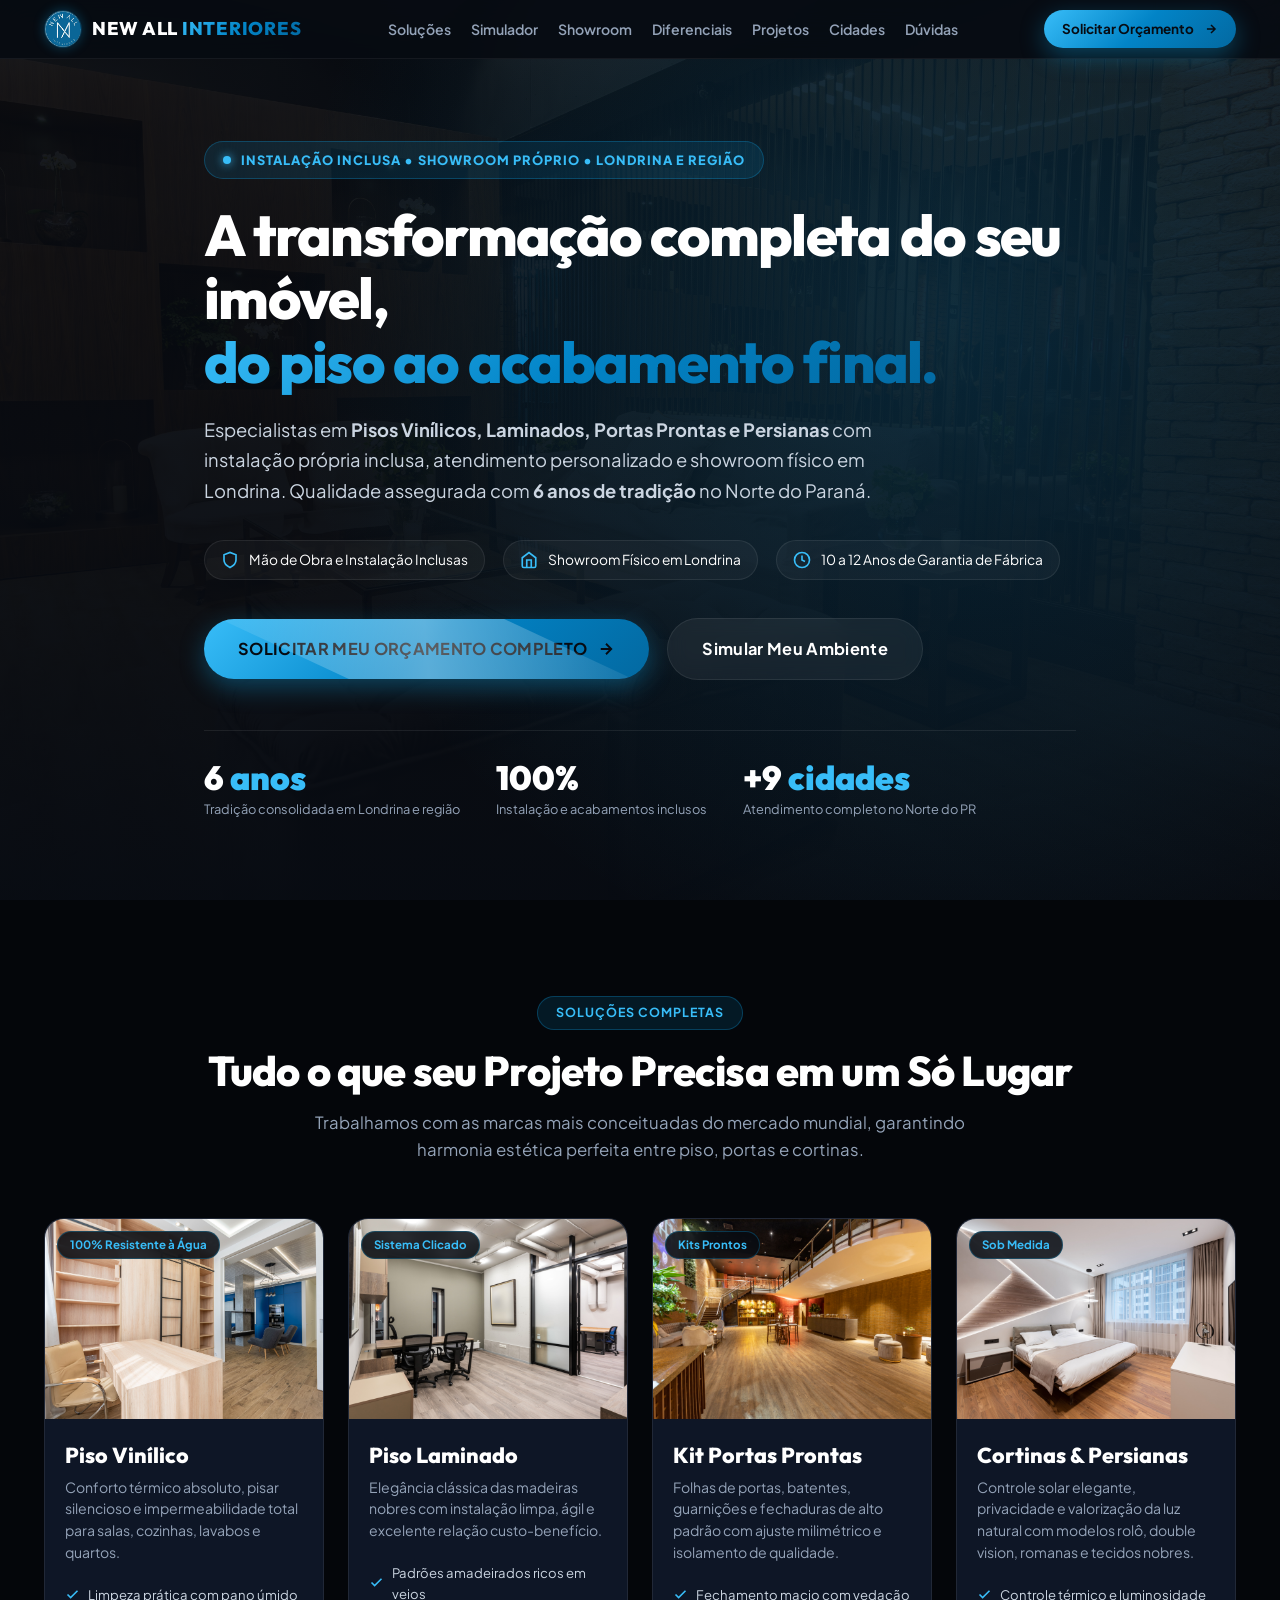
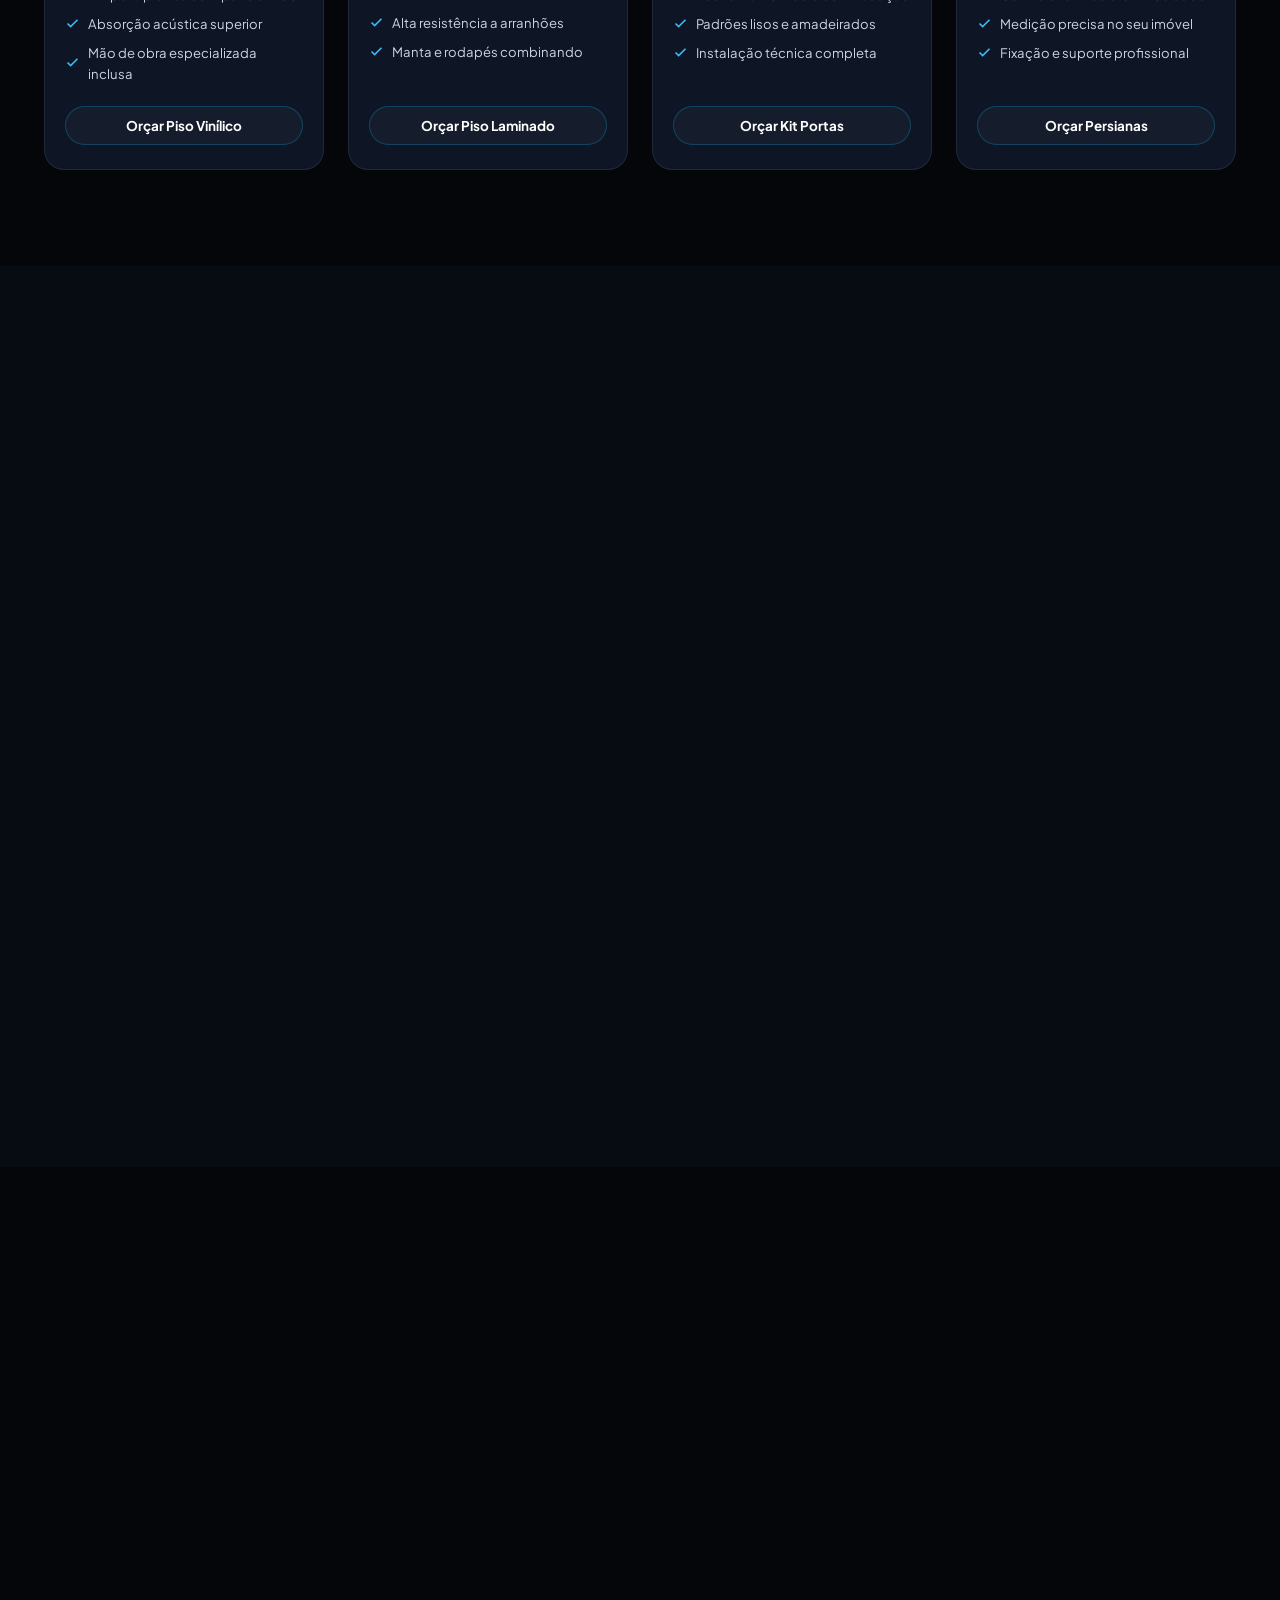
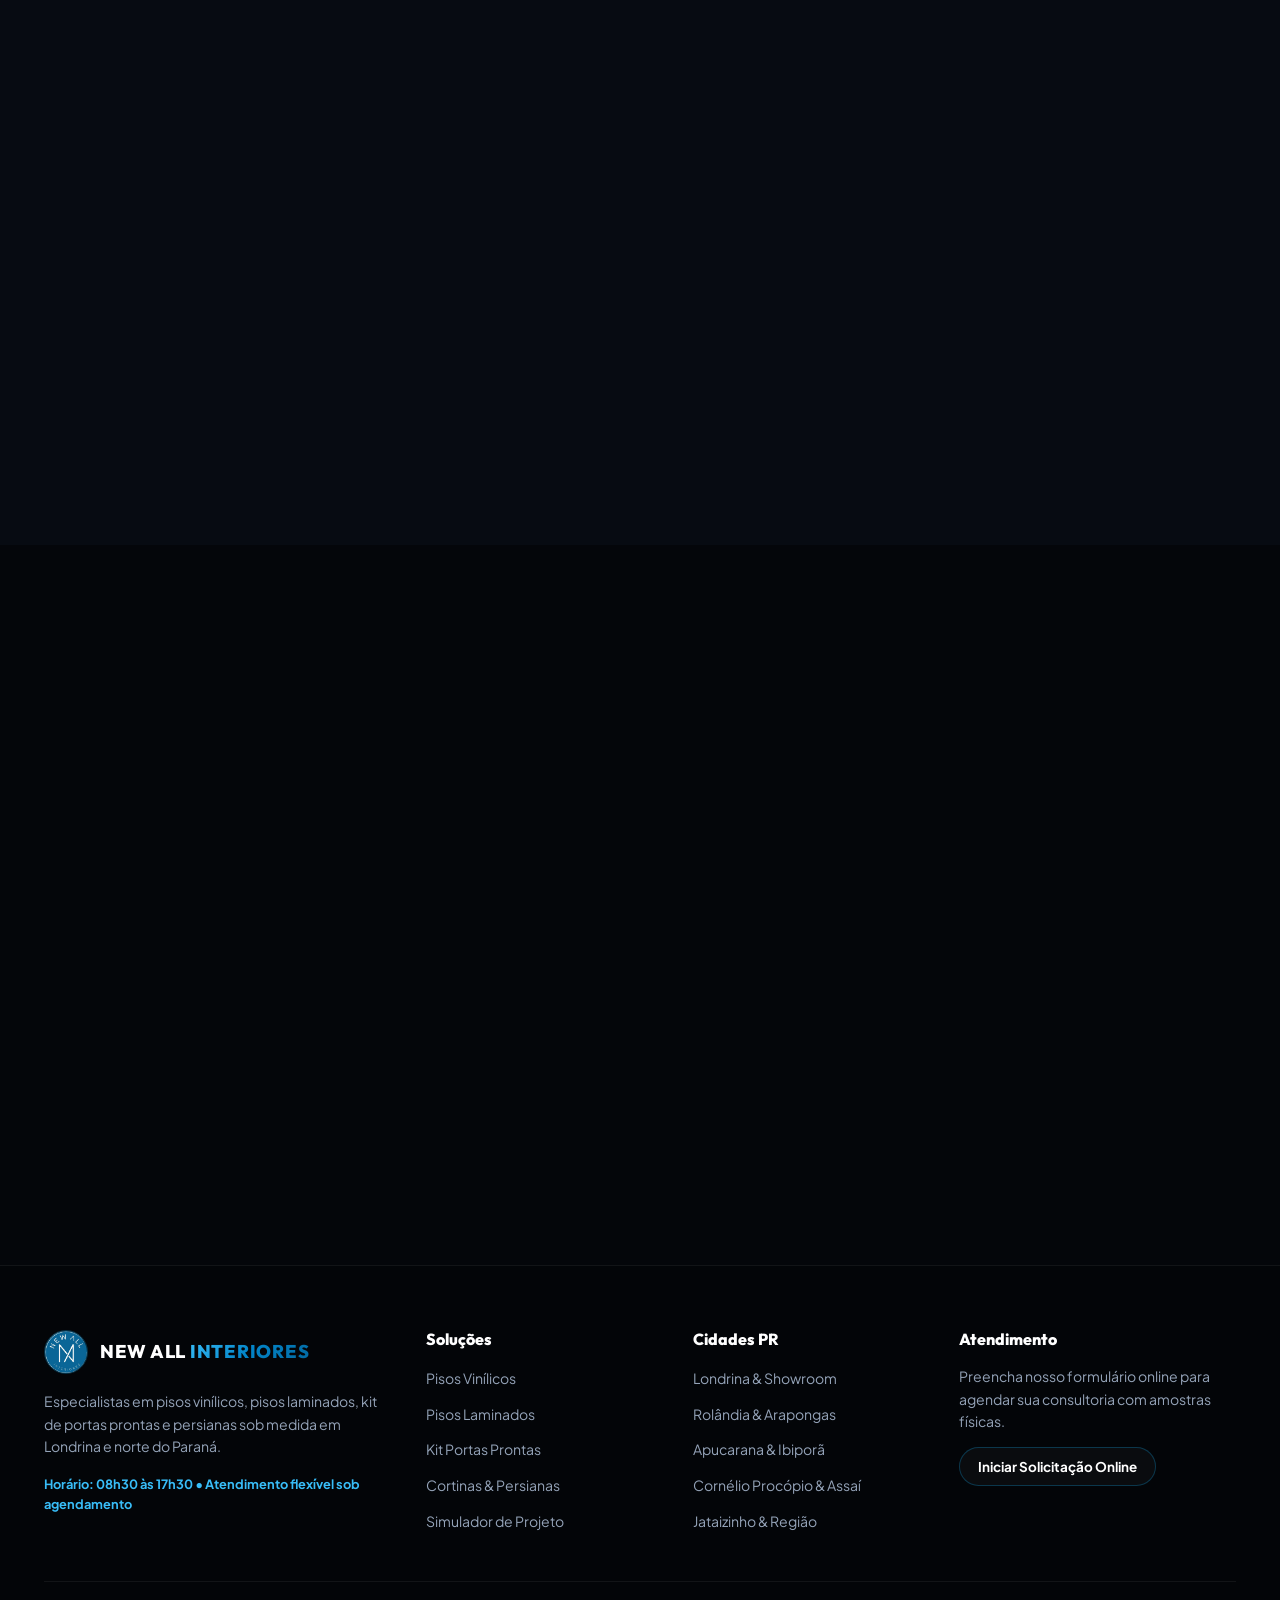
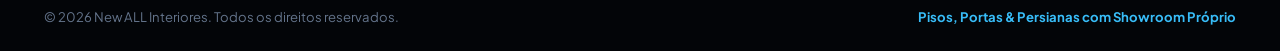
==== commit e5114ab9: "Fix: make header compact and sleek, prevent line wrap on nav items and CTA button" ====
--- a/index.html
+++ b/index.html
@@ -28,13 +28,13 @@
       </a>
 
       <nav class="nav-menu" aria-label="Menu Principal">
-        <ul class="nav-list" style="display: flex; gap: 28px;">
+        <ul class="nav-list">
           <li><a href="#produtos" class="nav-link">Soluções</a></li>
           <li><a href="#simulador" class="nav-link">Simulador</a></li>
-          <li><a href="#showroom" class="nav-link">Showroom Físico</a></li>
+          <li><a href="#showroom" class="nav-link">Showroom</a></li>
           <li><a href="#diferenciais" class="nav-link">Diferenciais</a></li>
           <li><a href="#galeria" class="nav-link">Projetos</a></li>
-          <li><a href="#cidades" class="nav-link">Cidades do PR</a></li>
+          <li><a href="#cidades" class="nav-link">Cidades</a></li>
           <li><a href="#faq" class="nav-link">Dúvidas</a></li>
         </ul>
       </nav>
--- a/style.css
+++ b/style.css
@@ -160,6 +160,7 @@
   border-radius: var(--radius-pill);
   cursor: pointer;
   border: none;
+  white-space: nowrap;
   transition: all var(--transition-smooth);
 }
 
@@ -208,8 +209,9 @@
 }
 
 .btn-sm {
-  padding: 9px 18px;
-  font-size: 0.85rem;
+  padding: 8px 18px;
+  font-size: 0.84rem;
+  white-space: nowrap;
 }
 
 .btn-block {
@@ -243,54 +245,57 @@
   25%, 100% { transform: translateX(150%) rotate(25deg); }
 }
 
-/* ── 5. HEADER FIXO & NAVEGAÇÃO ──────────────────────────────────────────── */
+/* ── 5. HEADER FIXO & NAVEGAÇÃO COMPACTA ──────────────────────────────────── */
 .header {
   position: fixed;
   top: 0;
   left: 0;
   width: 100%;
   z-index: 1000;
-  padding: 18px 0;
+  padding: 10px 0;
   transition: all var(--transition-smooth);
-  background: rgba(7, 11, 18, 0.7);
+  background: rgba(7, 11, 18, 0.92);
   backdrop-filter: blur(14px);
-  border-bottom: 1px solid rgba(255, 255, 255, 0.05);
+  border-bottom: 1px solid rgba(255, 255, 255, 0.06);
 }
 
 .header.scrolled {
-  padding: 12px 0;
-  background: rgba(4, 6, 10, 0.95);
+  padding: 6px 0;
+  background: rgba(4, 6, 10, 0.98);
   border-bottom: 1px solid var(--border-cyan);
-  box-shadow: 0 10px 30px rgba(0, 0, 0, 0.75);
+  box-shadow: 0 8px 25px rgba(0, 0, 0, 0.8);
 }
 
 .header-container {
   display: flex;
   align-items: center;
   justify-content: space-between;
+  gap: 20px;
 }
 
 .logo-link {
   display: flex;
   align-items: center;
-  gap: 12px;
+  gap: 10px;
+  flex-shrink: 0;
 }
 
 .logo-link img {
-  height: 48px;
-  width: 48px;
+  height: 38px;
+  width: 38px;
   border-radius: 50%;
   border: 1.5px solid var(--border-cyan);
-  box-shadow: 0 0 14px rgba(14, 165, 233, 0.3);
+  box-shadow: 0 0 12px rgba(14, 165, 233, 0.3);
   object-fit: cover;
 }
 
 .logo-text {
   font-family: var(--font-heading);
   font-weight: 800;
-  font-size: 1.3rem;
+  font-size: 1.15rem;
   letter-spacing: 0.04em;
   color: #FFFFFF;
+  white-space: nowrap;
 }
 
 .logo-text span {
@@ -302,13 +307,22 @@
 .nav-menu {
   display: flex;
   align-items: center;
-  gap: 30px;
+}
+
+.nav-list {
+  display: flex;
+  align-items: center;
+  gap: 20px;
+  list-style: none;
+  margin: 0;
+  padding: 0;
 }
 
 .nav-link {
-  font-size: 0.92rem;
+  font-size: 0.88rem;
   font-weight: 600;
   color: var(--text-muted);
+  white-space: nowrap;
   transition: color var(--transition-fast);
 }
 
@@ -319,7 +333,8 @@
 .header-actions {
   display: flex;
   align-items: center;
-  gap: 16px;
+  gap: 14px;
+  flex-shrink: 0;
 }
 
 .menu-toggle {
@@ -1335,8 +1350,9 @@
 .delay-2 { transition-delay: 0.22s; }
 .delay-3 { transition-delay: 0.32s; }
 
-/* ── 17. RESPONSIVIDADE ──────────────────────────────────────────────────── */
-@media (max-width: 1024px) {
+@media (max-width: 1080px) {
+  .nav-menu { display: none; }
+  .menu-toggle { display: flex; }
   .hero-title { font-size: 2.9rem; }
   .products-grid-4 { grid-template-columns: repeat(2, 1fr); }
   .simulador-card-newall { grid-template-columns: 1fr; gap: 32px; padding: 36px 28px; }
@@ -1346,8 +1362,6 @@
 }
 
 @media (max-width: 768px) {
-  .nav-menu { display: none; }
-  .menu-toggle { display: flex; }
   .header-actions .btn { display: none; }
 
   .hero { padding: 120px 0 60px; }
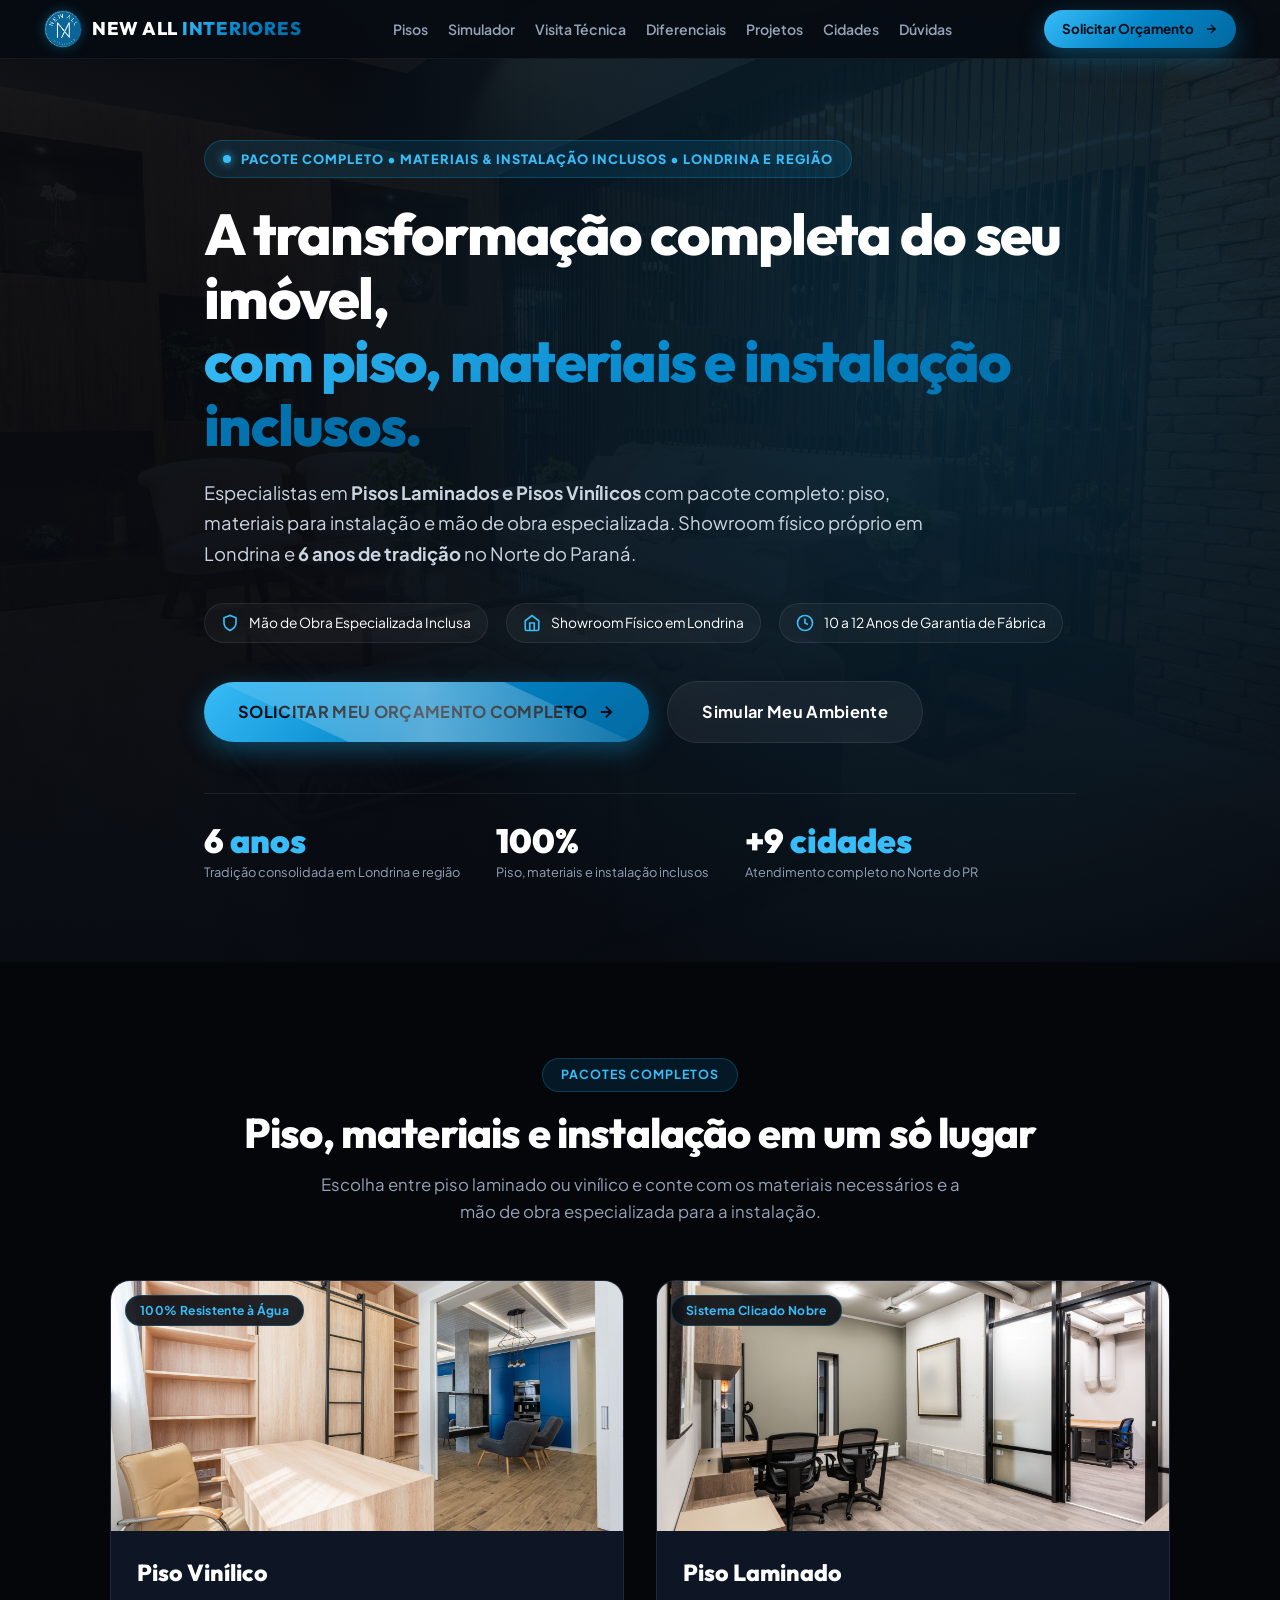
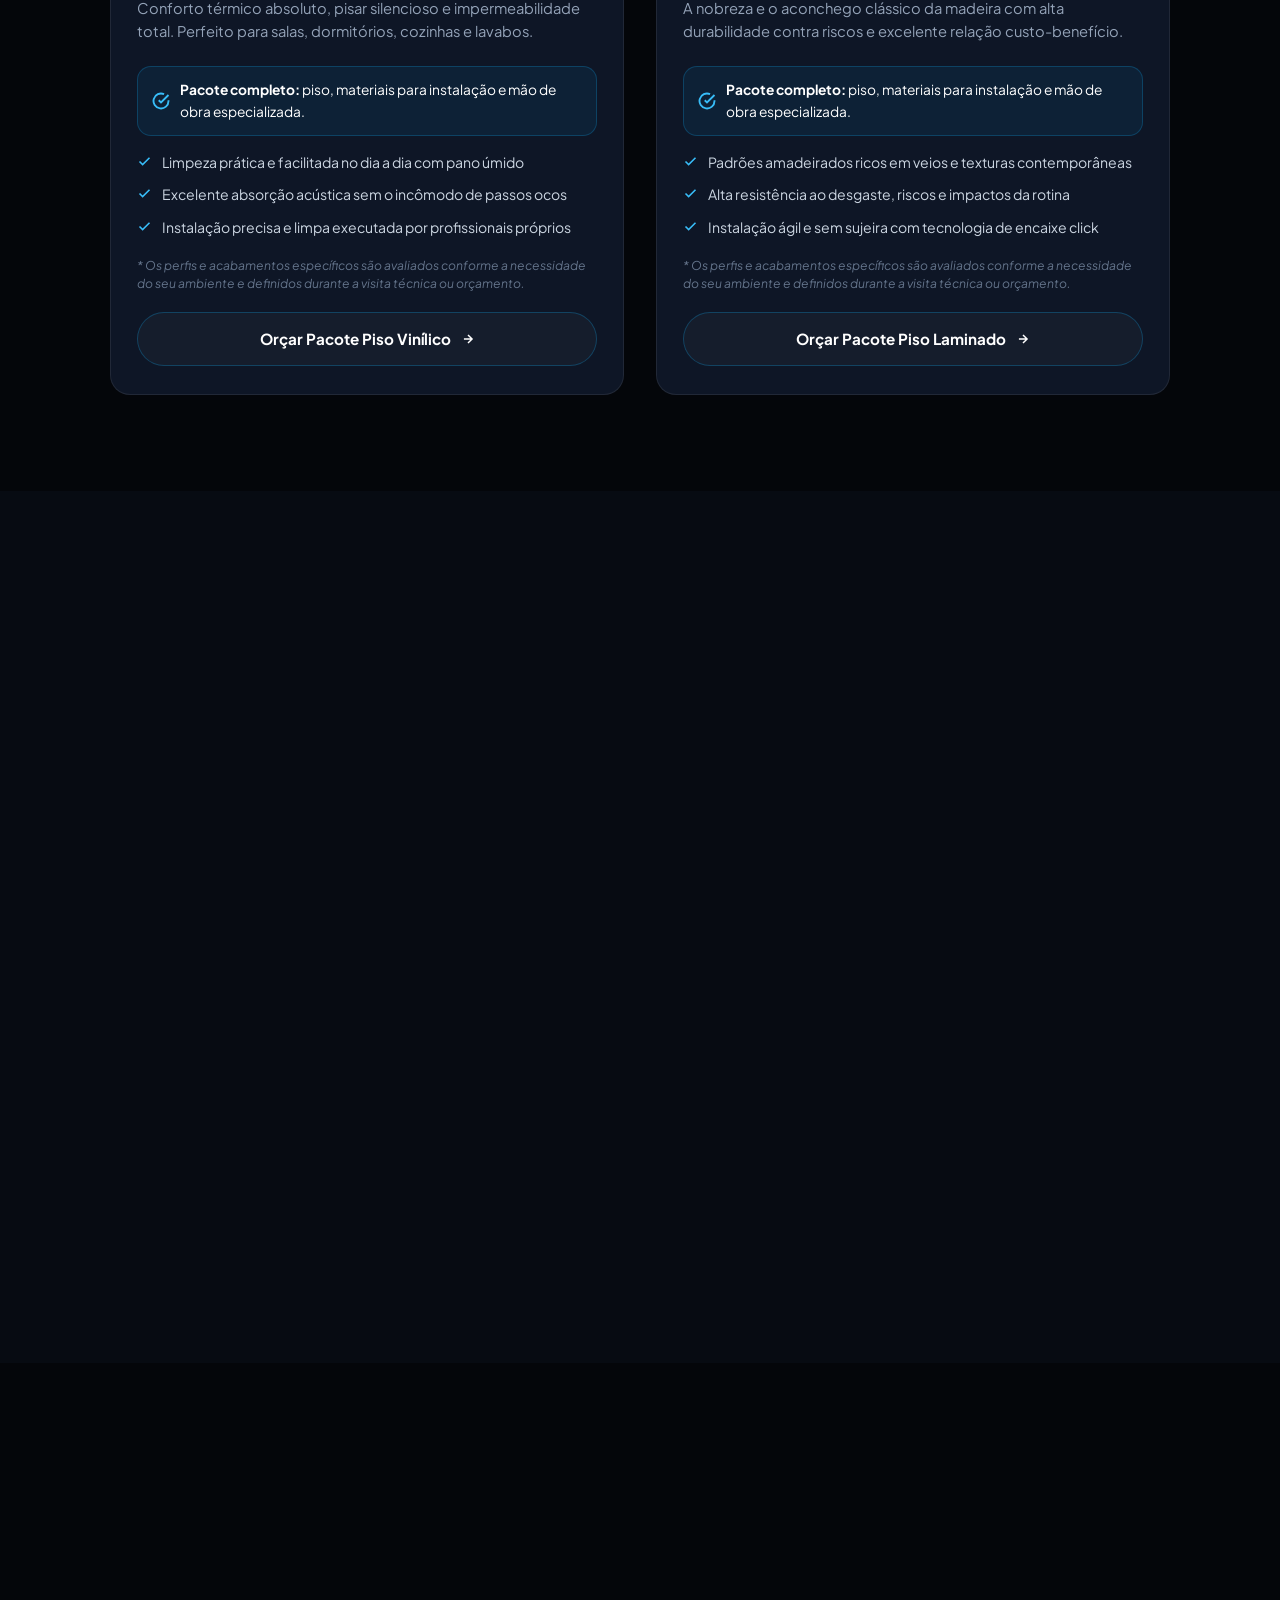
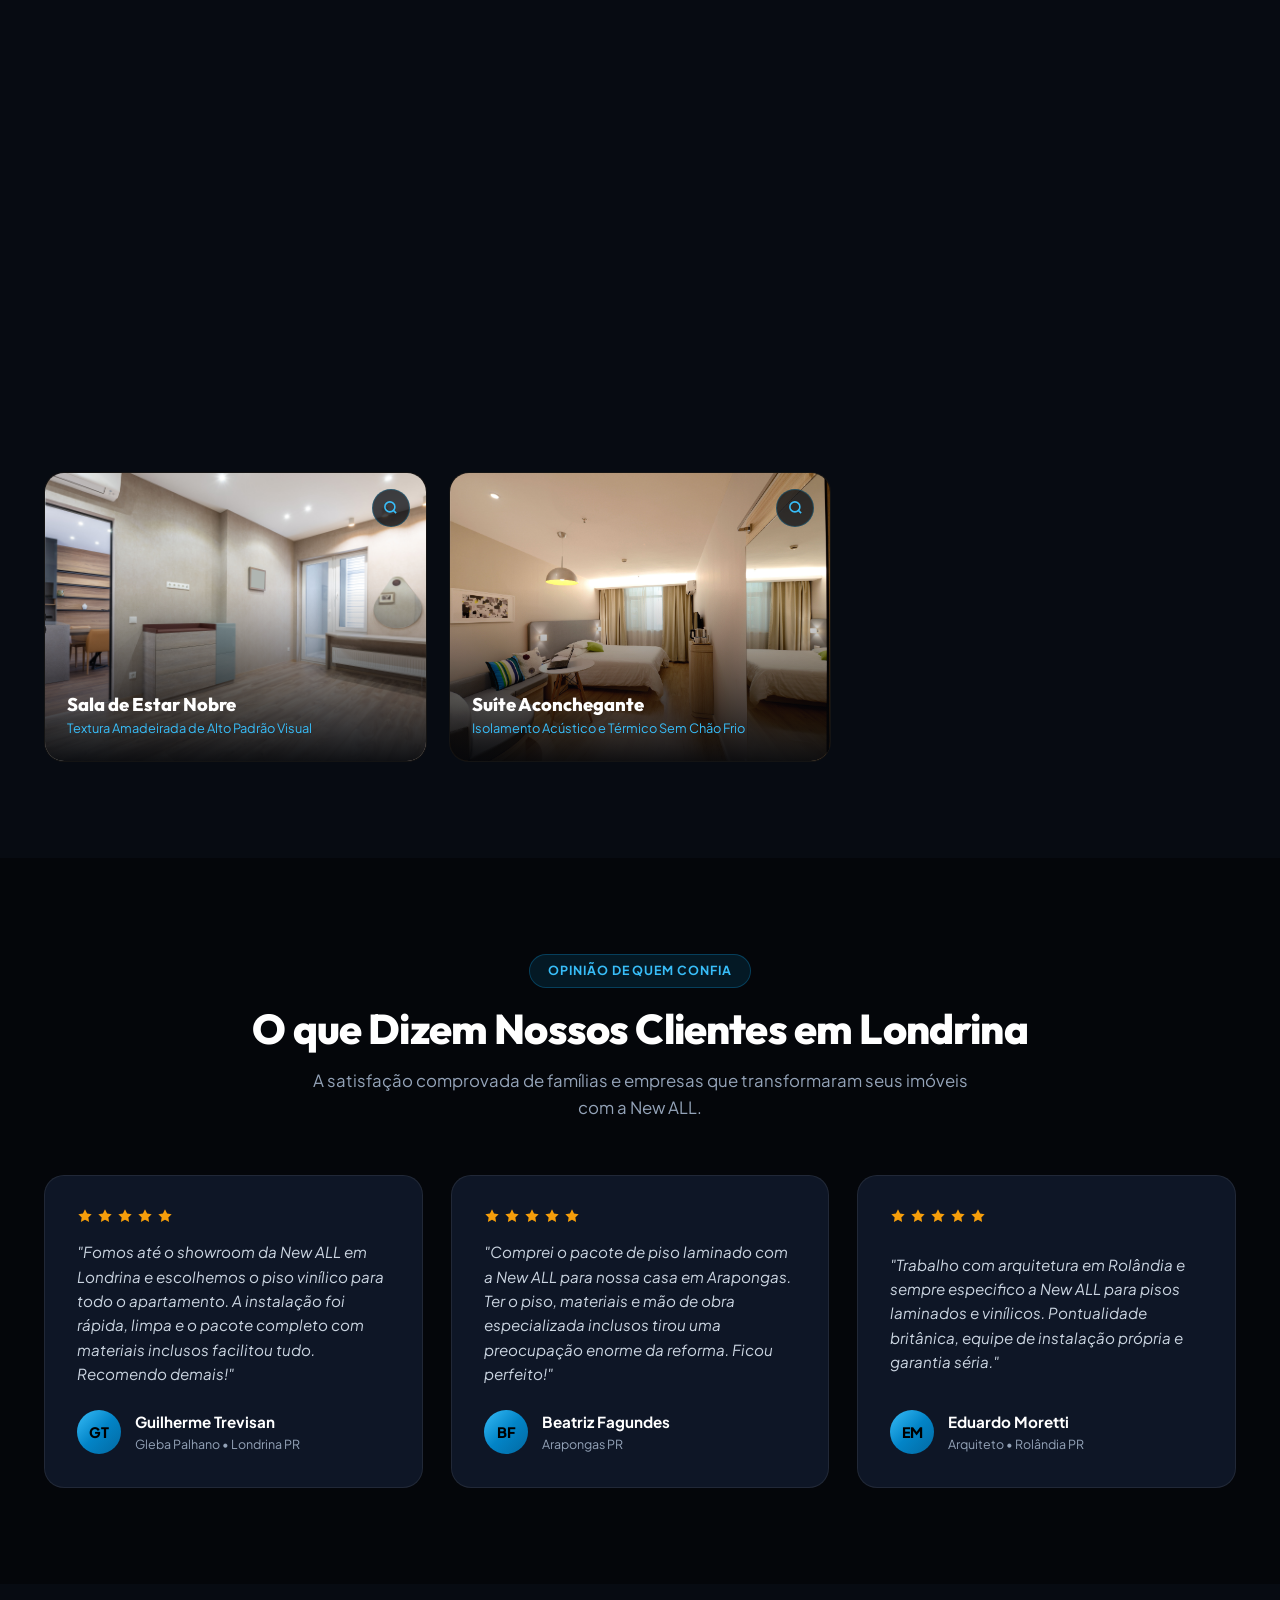
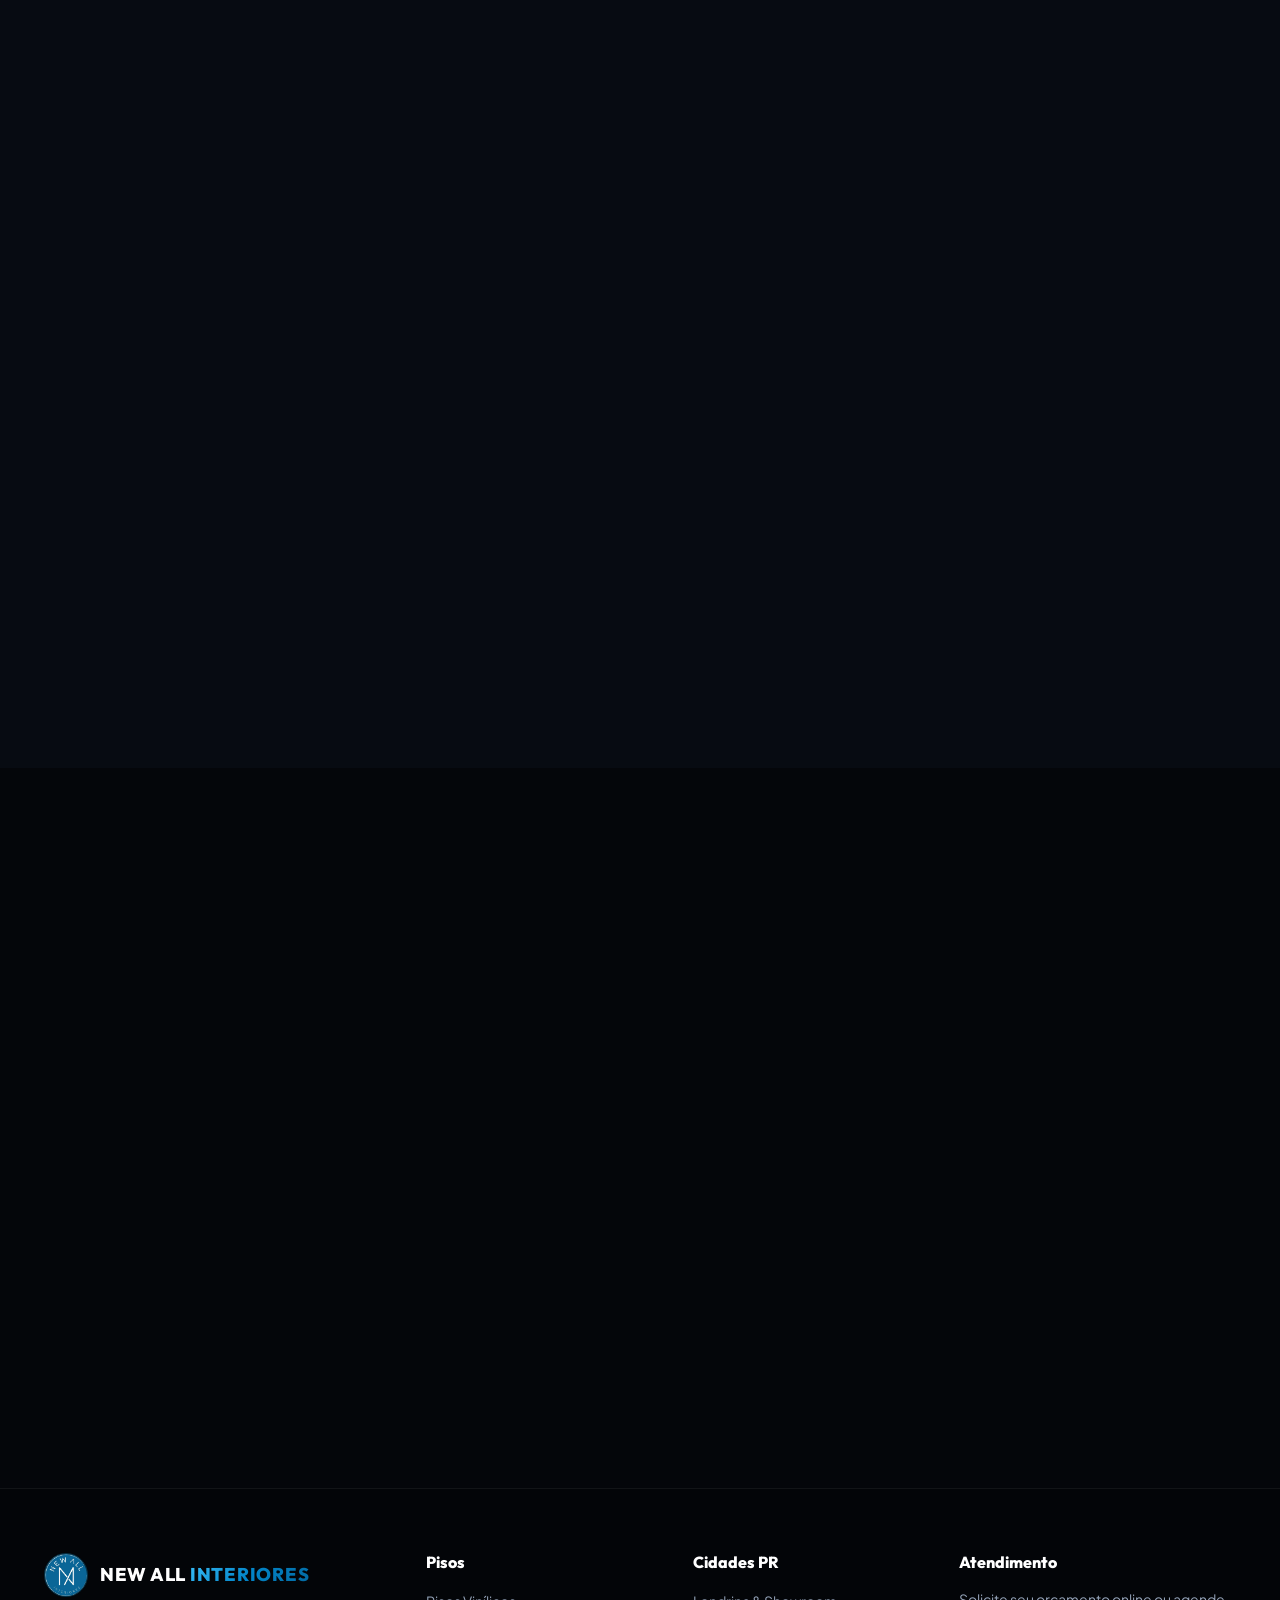
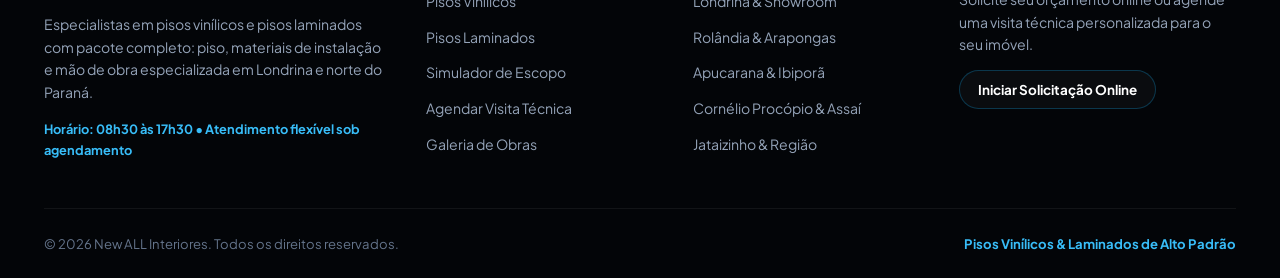
==== commit 1ead7d21: "Refactor: foco total em pisos vinílicos e laminados, pacotes completos com materiais e instalação in" ====
--- a/index.html
+++ b/index.html
@@ -3,9 +3,9 @@
 <head>
   <meta charset="UTF-8">
   <meta name="viewport" content="width=device-width, initial-scale=1.0">
-  <title>New ALL Interiores | Pisos, Portas & Persianas em Londrina e Região</title>
-  <meta name="description" content="Soluções completas com instalação inclusa em Londrina e norte do Paraná. Pisos vinílicos, laminados, kits de portas prontas e persianas com showroom próprio e 6 anos de excelência.">
-  <meta name="keywords" content="pisos vinilicos londrina, pisos laminados londrina, new all interiores, portas londrina, persianas londrina, instalacao de pisos norte do parana">
+  <title>New ALL Interiores | Pisos Vinílicos & Laminados em Londrina e Região</title>
+  <meta name="description" content="Especialistas em pisos vinílicos e pisos laminados com pacote completo: piso, materiais de instalação e mão de obra especializada inclusa em Londrina e norte do Paraná. Showroom próprio e 6 anos de tradição.">
+  <meta name="keywords" content="pisos vinilicos londrina, pisos laminados londrina, new all interiores, instalacao de pisos londrina, pacote completo pisos norte do parana">
   <meta name="robots" content="index, follow">
 
   <link rel="icon" href="images/IMG-20260908-WA0001.jpg" type="image/jpeg">
@@ -29,9 +29,9 @@
 
       <nav class="nav-menu" aria-label="Menu Principal">
         <ul class="nav-list">
-          <li><a href="#produtos" class="nav-link">Soluções</a></li>
+          <li><a href="#produtos" class="nav-link">Pisos</a></li>
           <li><a href="#simulador" class="nav-link">Simulador</a></li>
-          <li><a href="#showroom" class="nav-link">Showroom</a></li>
+          <li><a href="#visita" class="nav-link">Visita Técnica</a></li>
           <li><a href="#diferenciais" class="nav-link">Diferenciais</a></li>
           <li><a href="#galeria" class="nav-link">Projetos</a></li>
           <li><a href="#cidades" class="nav-link">Cidades</a></li>
@@ -61,12 +61,12 @@
       <button class="mobile-drawer-close" id="mobile-drawer-close" aria-label="Fechar">&times;</button>
     </div>
     <ul class="mobile-nav-list">
-      <li><a href="#produtos" class="mobile-nav-link">Pisos, Portas & Persianas</a></li>
-      <li><a href="#simulador" class="mobile-nav-link">Simulador de Projeto</a></li>
-      <li><a href="#showroom" class="mobile-nav-link">Nosso Showroom em Londrina</a></li>
-      <li><a href="#diferenciais" class="mobile-nav-link">Instalação Inclusa</a></li>
+      <li><a href="#produtos" class="mobile-nav-link">Pisos Vinílicos & Laminados</a></li>
+      <li><a href="#simulador" class="mobile-nav-link">Simulador de Escopo</a></li>
+      <li><a href="#visita" class="mobile-nav-link">Agendar Visita Técnica</a></li>
+      <li><a href="#diferenciais" class="mobile-nav-link">Diferenciais & Garantia</a></li>
       <li><a href="#galeria" class="mobile-nav-link">Galeria de Ambientes</a></li>
-      <li><a href="#cidades" class="mobile-nav-link">Região Norte do PR</a></li>
+      <li><a href="#cidades" class="mobile-nav-link">Cidades no Norte do PR</a></li>
       <li><a href="#faq" class="mobile-nav-link">Perguntas Frequentes</a></li>
     </ul>
     <div>
@@ -74,7 +74,7 @@
         Solicitar Orçamento Gratuito
       </a>
       <p style="font-size: 0.78rem; color: var(--text-muted); text-align: center; margin-top: 12px;">
-        Atendimento flexível com showroom próprio
+        Pacote completo com materiais e instalação inclusos
       </p>
     </div>
   </div>
@@ -92,22 +92,22 @@
       <div class="container hero-container">
         <div class="hero-tag">
           <span class="hero-tag-pulse"></span>
-          <span class="hero-tag-text">INSTALAÇÃO INCLUSA • SHOWROOM PRÓPRIO • LONDRINA E REGIÃO</span>
+          <span class="hero-tag-text">PACOTE COMPLETO • MATERIAIS & INSTALAÇÃO INCLUSOS • LONDRINA E REGIÃO</span>
         </div>
 
         <h1 class="hero-title reveal-up">
           A transformação completa do seu imóvel, <br>
-          <span class="highlight-cyan">do piso ao acabamento final.</span>
+          <span class="highlight-cyan">com piso, materiais e instalação inclusos.</span>
         </h1>
 
         <p class="hero-subtitle reveal-up delay-1">
-          Especialistas em <strong>Pisos Vinílicos, Laminados, Portas Prontas e Persianas</strong> com instalação própria inclusa, atendimento personalizado e showroom físico em Londrina. Qualidade assegurada com <strong>6 anos de tradição</strong> no Norte do Paraná.
+          Especialistas em <strong>Pisos Laminados e Pisos Vinílicos</strong> com pacote completo: piso, materiais para instalação e mão de obra especializada. Showroom físico próprio em Londrina e <strong>6 anos de tradição</strong> no Norte do Paraná.
         </p>
 
         <div class="hero-badges-row reveal-up delay-2">
           <div class="hero-badge-pill">
             <svg width="18" height="18" viewBox="0 0 24 24" fill="none" stroke="currentColor" stroke-width="2.2"><path d="M12 22s8-4 8-10V5l-8-3-8 3v7c0 6 8 10 8 10z"/></svg>
-            <span>Mão de Obra e Instalação Inclusas</span>
+            <span>Mão de Obra Especializada Inclusa</span>
           </div>
           <div class="hero-badge-pill">
             <svg width="18" height="18" viewBox="0 0 24 24" fill="none" stroke="currentColor" stroke-width="2.2"><path d="M3 9l9-7 9 7v11a2 2 0 0 1-2 2H5a2 2 0 0 1-2-2z"/><polyline points="9 22 9 12 15 12 15 22"/></svg>
@@ -136,7 +136,7 @@
           </div>
           <div class="hero-stat-item">
             <div class="hero-stat-num">100%</div>
-            <div class="hero-stat-desc">Instalação e acabamentos inclusos</div>
+            <div class="hero-stat-desc">Piso, materiais e instalação inclusos</div>
           </div>
           <div class="hero-stat-item">
             <div class="hero-stat-num">+9 <span>cidades</span></div>
@@ -147,156 +147,106 @@
     </section>
 
     <!-- ==========================================
-         CATÁLOGO MULTISSOLUÇÕES (4 LINHAS)
+         CATÁLOGO EXCLUSIVO DE PISOS
          ========================================== -->
     <section class="section section-products" id="produtos">
       <div class="container">
         <div class="section-header text-center reveal-up">
-          <span class="badge-pill">SOLUÇÕES COMPLETAS</span>
-          <h2 class="section-title">Tudo o que seu Projeto Precisa em um Só Lugar</h2>
+          <span class="badge-pill">PACOTES COMPLETOS</span>
+          <h2 class="section-title">Piso, materiais e instalação em um só lugar</h2>
           <p class="section-subtitle">
-            Trabalhamos com as marcas mais conceituadas do mercado mundial, garantindo harmonia estética perfeita entre piso, portas e cortinas.
+            Escolha entre piso laminado ou vinílico e conte com os materiais necessários e a mão de obra especializada para a instalação.
           </p>
         </div>
 
-        <div class="products-grid-4">
+        <div class="products-grid-2">
           
-          <!-- Solução 1: Vinílico -->
+          <!-- Pacote 1: Piso Vinílico -->
           <div class="product-card-newall reveal-up">
             <div class="product-media-newall">
-              <img src="images/PHOTO (4).jpg" alt="Piso Vinílico contemporâneo New ALL" loading="lazy">
+              <img src="images/PHOTO (4).jpg" alt="Piso Vinílico de alta resistência New ALL" loading="lazy">
               <span class="badge-float-card">100% Resistente à Água</span>
             </div>
             <div class="product-body-newall">
               <div>
                 <h3 class="product-name-newall">Piso Vinílico</h3>
                 <p class="product-desc-newall">
-                  Conforto térmico absoluto, pisar silencioso e impermeabilidade total para salas, cozinhas, lavabos e quartos.
+                  Conforto térmico absoluto, pisar silencioso e impermeabilidade total. Perfeito para salas, dormitórios, cozinhas e lavabos.
                 </p>
+
+                <div class="package-highlight">
+                  <svg width="18" height="18" viewBox="0 0 24 24" fill="none" stroke="currentColor" stroke-width="2.5"><path d="M22 11.08V12a10 10 0 1 1-5.93-9.14"/><polyline points="22 4 12 14.01 9 11.01"/></svg>
+                  <span><strong>Pacote completo:</strong> piso, materiais para instalação e mão de obra especializada.</span>
+                </div>
 
                 <div class="bullet-features">
                   <div class="bullet-item">
                     <svg width="15" height="15" viewBox="0 0 24 24" fill="none" stroke="currentColor" stroke-width="2.5"><polyline points="20 6 9 17 4 12"/></svg>
-                    <span>Limpeza prática com pano úmido</span>
+                    <span>Limpeza prática e facilitada no dia a dia com pano úmido</span>
                   </div>
                   <div class="bullet-item">
                     <svg width="15" height="15" viewBox="0 0 24 24" fill="none" stroke="currentColor" stroke-width="2.5"><polyline points="20 6 9 17 4 12"/></svg>
-                    <span>Absorção acústica superior</span>
+                    <span>Excelente absorção acústica sem o incômodo de passos ocos</span>
                   </div>
                   <div class="bullet-item">
                     <svg width="15" height="15" viewBox="0 0 24 24" fill="none" stroke="currentColor" stroke-width="2.5"><polyline points="20 6 9 17 4 12"/></svg>
-                    <span>Mão de obra especializada inclusa</span>
+                    <span>Instalação precisa e limpa executada por profissionais próprios</span>
                   </div>
                 </div>
-              </div>
-
-              <a href="#" class="btn btn-outline btn-block btn-sm" data-cta="card-vinilico" data-product="vinilico">
-                Orçar Piso Vinílico
+
+                <p class="package-disclaimer">
+                  * Os perfis e acabamentos específicos são avaliados conforme a necessidade do seu ambiente e definidos durante a visita técnica ou orçamento.
+                </p>
+              </div>
+
+              <a href="#" class="btn btn-outline btn-block" data-cta="card-vinilico" data-product="vinilico">
+                <span>Orçar Pacote Piso Vinílico</span>
+                <svg width="14" height="14" viewBox="0 0 24 24" fill="none" stroke="currentColor" stroke-width="2.5"><path d="M5 12h14M12 5l7 7-7 7"/></svg>
               </a>
             </div>
           </div>
 
-          <!-- Solução 2: Laminado -->
+          <!-- Pacote 2: Piso Laminado -->
           <div class="product-card-newall reveal-up delay-1">
             <div class="product-media-newall">
               <img src="images/PHOTO (2).jpg" alt="Piso Laminado nobre New ALL" loading="lazy">
-              <span class="badge-float-card">Sistema Clicado</span>
+              <span class="badge-float-card">Sistema Clicado Nobre</span>
             </div>
             <div class="product-body-newall">
               <div>
                 <h3 class="product-name-newall">Piso Laminado</h3>
                 <p class="product-desc-newall">
-                  Elegância clássica das madeiras nobres com instalação limpa, ágil e excelente relação custo-benefício.
+                  A nobreza e o aconchego clássico da madeira com alta durabilidade contra riscos e excelente relação custo-benefício.
                 </p>
+
+                <div class="package-highlight">
+                  <svg width="18" height="18" viewBox="0 0 24 24" fill="none" stroke="currentColor" stroke-width="2.5"><path d="M22 11.08V12a10 10 0 1 1-5.93-9.14"/><polyline points="22 4 12 14.01 9 11.01"/></svg>
+                  <span><strong>Pacote completo:</strong> piso, materiais para instalação e mão de obra especializada.</span>
+                </div>
 
                 <div class="bullet-features">
                   <div class="bullet-item">
                     <svg width="15" height="15" viewBox="0 0 24 24" fill="none" stroke="currentColor" stroke-width="2.5"><polyline points="20 6 9 17 4 12"/></svg>
-                    <span>Padrões amadeirados ricos em veios</span>
+                    <span>Padrões amadeirados ricos em veios e texturas contemporâneas</span>
                   </div>
                   <div class="bullet-item">
                     <svg width="15" height="15" viewBox="0 0 24 24" fill="none" stroke="currentColor" stroke-width="2.5"><polyline points="20 6 9 17 4 12"/></svg>
-                    <span>Alta resistência a arranhões</span>
+                    <span>Alta resistência ao desgaste, riscos e impactos da rotina</span>
                   </div>
                   <div class="bullet-item">
                     <svg width="15" height="15" viewBox="0 0 24 24" fill="none" stroke="currentColor" stroke-width="2.5"><polyline points="20 6 9 17 4 12"/></svg>
-                    <span>Manta e rodapés combinando</span>
+                    <span>Instalação ágil e sem sujeira com tecnologia de encaixe click</span>
                   </div>
                 </div>
-              </div>
-
-              <a href="#" class="btn btn-outline btn-block btn-sm" data-cta="card-laminado" data-product="laminado">
-                Orçar Piso Laminado
-              </a>
-            </div>
-          </div>
-
-          <!-- Solução 3: Kit Portas -->
-          <div class="product-card-newall reveal-up delay-2">
-            <div class="product-media-newall">
-              <img src="images/pexels-bertellifotografia-17109097.jpg" alt="Kit Porta Pronta com acabamento fino" loading="lazy">
-              <span class="badge-float-card">Kits Prontos</span>
-            </div>
-            <div class="product-body-newall">
-              <div>
-                <h3 class="product-name-newall">Kit Portas Prontas</h3>
-                <p class="product-desc-newall">
-                  Folhas de portas, batentes, guarnições e fechaduras de alto padrão com ajuste milimétrico e isolamento de qualidade.
+
+                <p class="package-disclaimer">
+                  * Os perfis e acabamentos específicos são avaliados conforme a necessidade do seu ambiente e definidos durante a visita técnica ou orçamento.
                 </p>
-
-                <div class="bullet-features">
-                  <div class="bullet-item">
-                    <svg width="15" height="15" viewBox="0 0 24 24" fill="none" stroke="currentColor" stroke-width="2.5"><polyline points="20 6 9 17 4 12"/></svg>
-                    <span>Fechamento macio com vedação</span>
-                  </div>
-                  <div class="bullet-item">
-                    <svg width="15" height="15" viewBox="0 0 24 24" fill="none" stroke="currentColor" stroke-width="2.5"><polyline points="20 6 9 17 4 12"/></svg>
-                    <span>Padrões lisos e amadeirados</span>
-                  </div>
-                  <div class="bullet-item">
-                    <svg width="15" height="15" viewBox="0 0 24 24" fill="none" stroke="currentColor" stroke-width="2.5"><polyline points="20 6 9 17 4 12"/></svg>
-                    <span>Instalação técnica completa</span>
-                  </div>
-                </div>
-              </div>
-
-              <a href="#" class="btn btn-outline btn-block btn-sm" data-cta="card-portas" data-product="portas">
-                Orçar Kit Portas
-              </a>
-            </div>
-          </div>
-
-          <!-- Solução 4: Cortinas & Persianas -->
-          <div class="product-card-newall reveal-up delay-3">
-            <div class="product-media-newall">
-              <img src="images/pexels-artbovich-6186815.jpg" alt="Cortinas e persianas sob medida" loading="lazy">
-              <span class="badge-float-card">Sob Medida</span>
-            </div>
-            <div class="product-body-newall">
-              <div>
-                <h3 class="product-name-newall">Cortinas & Persianas</h3>
-                <p class="product-desc-newall">
-                  Controle solar elegante, privacidade e valorização da luz natural com modelos rolô, double vision, romanas e tecidos nobres.
-                </p>
-
-                <div class="bullet-features">
-                  <div class="bullet-item">
-                    <svg width="15" height="15" viewBox="0 0 24 24" fill="none" stroke="currentColor" stroke-width="2.5"><polyline points="20 6 9 17 4 12"/></svg>
-                    <span>Controle térmico e luminosidade</span>
-                  </div>
-                  <div class="bullet-item">
-                    <svg width="15" height="15" viewBox="0 0 24 24" fill="none" stroke="currentColor" stroke-width="2.5"><polyline points="20 6 9 17 4 12"/></svg>
-                    <span>Medição precisa no seu imóvel</span>
-                  </div>
-                  <div class="bullet-item">
-                    <svg width="15" height="15" viewBox="0 0 24 24" fill="none" stroke="currentColor" stroke-width="2.5"><polyline points="20 6 9 17 4 12"/></svg>
-                    <span>Fixação e suporte profissional</span>
-                  </div>
-                </div>
-              </div>
-
-              <a href="#" class="btn btn-outline btn-block btn-sm" data-cta="card-persianas" data-product="persianas">
-                Orçar Persianas
+              </div>
+
+              <a href="#" class="btn btn-outline btn-block" data-cta="card-laminado" data-product="laminado">
+                <span>Orçar Pacote Piso Laminado</span>
+                <svg width="14" height="14" viewBox="0 0 24 24" fill="none" stroke="currentColor" stroke-width="2.5"><path d="M5 12h14M12 5l7 7-7 7"/></svg>
               </a>
             </div>
           </div>
@@ -348,19 +298,11 @@
             <div class="category-pills-grid">
               <button type="button" class="cat-pill-btn active" data-prod="vinilico">
                 <strong>Piso Vinílico</strong>
-                <span>Térmico & Lavável</span>
+                <span>Pacote Completo</span>
               </button>
               <button type="button" class="cat-pill-btn" data-prod="laminado">
                 <strong>Piso Laminado</strong>
-                <span>Clicado Nobre</span>
-              </button>
-              <button type="button" class="cat-pill-btn" data-prod="portas">
-                <strong>Kit Portas</strong>
-                <span>Prontas & Batentes</span>
-              </button>
-              <button type="button" class="cat-pill-btn" data-prod="persianas">
-                <strong>Persianas</strong>
-                <span>Controle Solar</span>
+                <span>Pacote Completo</span>
               </button>
             </div>
 
@@ -382,7 +324,10 @@
               <div class="scope-title-newall">Resumo do Planejamento</div>
               <div class="scope-val-newall" id="summary-product-newall">Piso Vinílico Térmico & Resistente à Água</div>
               <p style="font-size: 0.82rem; color: var(--text-muted); margin-top: 4px;" id="summary-scope-newall">
-                Área estimada: 45 m² • Pacote Completo (Material Selecionado + Instalação Especializada Inclusa)
+                Área estimada: 45 m² • Pacote Completo: piso, materiais de instalação e mão de obra especializada.
+              </p>
+              <p style="font-size: 0.74rem; color: var(--text-subtle); margin-top: 6px; font-style: italic;">
+                * Perfis e acabamentos específicos são avaliados conforme a necessidade do projeto e definidos durante a visita técnica ou orçamento.
               </p>
             </div>
 
@@ -397,30 +342,34 @@
     </section>
 
     <!-- ==========================================
-         SHOWROOM PRÓPRIO & DIFERENCIAIS
+         VISITA TÉCNICA, SHOWROOM & DIFERENCIAIS
          ========================================== -->
-    <section class="section section-showroom" id="showroom">
+    <section class="section section-showroom" id="visita">
       <div class="container">
         
-        <!-- Banner Showroom -->
+        <!-- Banner Visita Técnica -->
         <div class="showroom-banner reveal-up">
           <div class="showroom-info">
-            <span class="badge-pill">ESPAÇO EXCLUSIVO</span>
-            <h3>Visite Nosso Showroom Físico em Londrina</h3>
-            <p>
-              Venha tocar nas texturas reais, comparar os padrões amadeirados e verificar de perto o sistema click de laminados, réguas de vinílico, kits de portas com acabamento fino e tecidos de persianas. Nossa equipe técnica oferece consultoria especializada para você não errar na escolha.
+            <span class="badge-pill">ORIENTAÇÃO PERSONALIZADA NO SEU IMÓVEL</span>
+            <h3 style="font-size: 2.2rem; margin-bottom: 14px;">Agende uma visita técnica</h3>
+            <p style="font-size: 1.05rem; color: #E2E8F0; margin-bottom: 12px; font-weight: 500;">
+              Conheça as opções de piso laminado e vinílico e receba uma orientação personalizada para o seu ambiente.
+            </p>
+            <p style="font-size: 0.88rem; color: var(--text-muted); margin-bottom: 24px; line-height: 1.6;">
+              Nossa equipe técnica vai até o seu imóvel para avaliar o nivelamento do contrapiso, conferir as metragens exatas, apresentar amostras reais e definir os perfis e acabamentos ideais para o seu projeto.
             </p>
             <div style="display: flex; gap: 14px; flex-wrap: wrap;">
-              <a href="#" class="btn btn-primary" data-cta="showroom-visita">
-                Agendar Visita ao Showroom
+              <a href="#" class="btn btn-primary" data-cta="visita-tecnica-cta">
+                <span>Agendar visita técnica</span>
+                <svg width="15" height="15" viewBox="0 0 24 24" fill="none" stroke="currentColor" stroke-width="2.5"><path d="M5 12h14M12 5l7 7-7 7"/></svg>
               </a>
-              <a href="#" class="btn btn-glass" data-cta="showroom-visita-domicilio">
-                Receber Amostras em Casa
+              <a href="#produtos" class="btn btn-glass" data-cta="ver-pisos-btn">
+                Ver Opções de Piso
               </a>
             </div>
           </div>
           <div class="showroom-media">
-            <img src="images/PHOTO (7).jpg" alt="Showroom e acabamentos New ALL Interiores" loading="lazy">
+            <img src="images/PHOTO (7).jpg" alt="Amostras de pisos laminados e vinílicos New ALL" loading="lazy">
           </div>
         </div>
 
@@ -430,8 +379,8 @@
             <div class="diff-icon-wrap">
               <svg width="24" height="24" viewBox="0 0 24 24" fill="none" stroke="currentColor" stroke-width="2"><path d="M12 22s8-4 8-10V5l-8-3-8 3v7c0 6 8 10 8 10z"/></svg>
             </div>
-            <h4>Instalação Inclusa</h4>
-            <p>Você não precisa se preocupar em contratar mão de obra por fora: cuidamos de cada detalhe do início ao fim com equipe própria.</p>
+            <h4>Pacote Completo</h4>
+            <p>Piso laminado ou vinílico, materiais de instalação necessários e mão de obra especializada inclusos em uma só contratação segura.</p>
           </div>
 
           <div class="diff-card-newall reveal-up delay-1">
@@ -439,7 +388,7 @@
               <svg width="24" height="24" viewBox="0 0 24 24" fill="none" stroke="currentColor" stroke-width="2"><polygon points="12 2 15.09 8.26 22 9.27 17 14.14 18.18 21.02 12 17.77 5.82 21.02 7 14.14 2 9.27 8.91 8.26 12 2"/></svg>
             </div>
             <h4>6 Anos de Tradição</h4>
-            <p>Reputação impecável no mercado de acabamentos de Londrina e região norte do Paraná, com centenas de obras entregues.</p>
+            <p>Especialistas consolidados em pisos residenciais e comerciais em Londrina e região norte do Paraná, com centenas de obras entregues.</p>
           </div>
 
           <div class="diff-card-newall reveal-up delay-2">
@@ -447,7 +396,7 @@
               <svg width="24" height="24" viewBox="0 0 24 24" fill="none" stroke="currentColor" stroke-width="2"><circle cx="12" cy="12" r="10"/><polyline points="12 6 12 12 16 14"/></svg>
             </div>
             <h4>Atendimento Flexível</h4>
-            <p>Horário comercial das 08h30 às 17h30 e flexibilidade total para agendamentos de visitas e medições técnicas no melhor momento para você.</p>
+            <p>Agendamento personalizado de visitas técnicas e atendimento com hora marcada para tirar todas as dúvidas com tranquilidade.</p>
           </div>
 
         </div>
@@ -529,18 +478,7 @@
             </div>
           </div>
 
-          <div class="gallery-item-newall reveal-up" onclick="openLightbox(3)">
-            <img src="images/pexels-bertellifotografia-16985109.jpg" alt="Ambiente integrado com piso laminado" loading="lazy">
-            <div class="gallery-overlay-newall">
-              <span class="zoom-badge">
-                <svg width="15" height="15" viewBox="0 0 24 24" fill="none" stroke="currentColor" stroke-width="2.5"><circle cx="11" cy="11" r="8"/><line x1="21" y1="21" x2="16.65" y2="16.65"/></svg>
-              </span>
-              <h4>Integração Contemporânea</h4>
-              <p>Piso Laminado Clicado com Encaixe Perfeito</p>
-            </div>
-          </div>
-
-          <div class="gallery-item-newall reveal-up delay-1" onclick="openLightbox(4)">
+          <div class="gallery-item-newall reveal-up delay-1" onclick="openLightbox(3)">
             <img src="images/pexels-artbovich-6489122.jpg" alt="Sala de estar contemporânea" loading="lazy">
             <div class="gallery-overlay-newall">
               <span class="zoom-badge">
@@ -551,7 +489,7 @@
             </div>
           </div>
 
-          <div class="gallery-item-newall reveal-up delay-2" onclick="openLightbox(5)">
+          <div class="gallery-item-newall reveal-up delay-2" onclick="openLightbox(4)">
             <img src="images/pexels-pixabay-271624.jpg" alt="Suíte de casal aconchegante" loading="lazy">
             <div class="gallery-overlay-newall">
               <span class="zoom-badge">
@@ -602,7 +540,7 @@
               <svg width="16" height="16" viewBox="0 0 24 24" fill="#F59E0B"><polygon points="12 2 15.09 8.26 22 9.27 17 14.14 18.18 21.02 12 17.77 5.82 21.02 7 14.14 2 9.27 8.91 8.26 12 2"/></svg>
             </div>
             <p class="review-text">
-              "Fomos até o showroom da New ALL em Londrina e escolhemos o piso vinílico para o apartamento todo, além das portas internas. A instalação foi rápida, limpa e o atendimento super flexível. Recomendo demais!"
+              "Fomos até o showroom da New ALL em Londrina e escolhemos o piso vinílico para todo o apartamento. A instalação foi rápida, limpa e o pacote completo com materiais inclusos facilitou tudo. Recomendo demais!"
             </p>
             <div class="review-author">
               <div class="author-avatar">GT</div>
@@ -622,7 +560,7 @@
               <svg width="16" height="16" viewBox="0 0 24 24" fill="#F59E0B"><polygon points="12 2 15.09 8.26 22 9.27 17 14.14 18.18 21.02 12 17.77 5.82 21.02 7 14.14 2 9.27 8.91 8.26 12 2"/></svg>
             </div>
             <p class="review-text">
-              "Comprei o piso laminado e as cortinas com a New ALL para nossa casa em Arapongas. Ter a instalação inclusa no pacote tirou uma preocupação enorme da reforma. Ficou perfeito!"
+              "Comprei o pacote de piso laminado com a New ALL para nossa casa em Arapongas. Ter o piso, materiais e mão de obra especializada inclusos tirou uma preocupação enorme da reforma. Ficou perfeito!"
             </p>
             <div class="review-author">
               <div class="author-avatar">BF</div>
@@ -642,7 +580,7 @@
               <svg width="16" height="16" viewBox="0 0 24 24" fill="#F59E0B"><polygon points="12 2 15.09 8.26 22 9.27 17 14.14 18.18 21.02 12 17.77 5.82 21.02 7 14.14 2 9.27 8.91 8.26 12 2"/></svg>
             </div>
             <p class="review-text">
-              "Trabalho com arquitetura em Rolândia e sempre especifico a New ALL para pisos e persianas. Pontualidade britânica, pós-venda atencioso e garantia séria de 1 ano."
+              "Trabalho com arquitetura em Rolândia e sempre especifico a New ALL para pisos laminados e vinílicos. Pontualidade britânica, equipe de instalação própria e garantia séria."
             </p>
             <div class="review-author">
               <div class="author-avatar">EM</div>
@@ -665,28 +603,38 @@
         <div class="section-header text-center reveal-up">
           <span class="badge-pill">TIRE SUAS DÚVIDAS</span>
           <h2 class="section-title">Perguntas Frequentes</h2>
-          <p class="section-subtitle">Tudo sobre produtos, prazos e o processo de instalação da New ALL Interiores.</p>
+          <p class="section-subtitle">Tudo sobre pacotes de pisos, materiais, visita técnica e instalação da New ALL Interiores.</p>
         </div>
 
         <div class="faq-list">
           
           <div class="faq-item reveal-up">
             <button class="faq-header-btn">
-              <span>A instalação realmente já está inclusa no orçamento?</span>
+              <span>O que inclui o pacote completo de piso?</span>
               <svg class="faq-arrow" width="20" height="20" viewBox="0 0 24 24" fill="none" stroke="currentColor" stroke-width="2"><polyline points="6 9 12 15 18 9"/></svg>
             </button>
             <div class="faq-content">
-              <p>Sim! Um dos principais pilares da New ALL é entregar a solução completa com mão de obra especializada inclusa, garantindo que o acabamento siga rigorosamente os padrões dos fabricantes.</p>
+              <p>O pacote completo da New ALL inclui o piso laminado ou vinílico escolhido, todos os materiais necessários para a instalação e a mão de obra especializada. Os perfis e acabamentos específicos são avaliados conforme as necessidades do projeto e definidos durante a visita técnica ou orçamento.</p>
             </div>
           </div>
 
           <div class="faq-item reveal-up">
             <button class="faq-header-btn">
-              <span>Posso visitar o showroom físico para ver os produtos?</span>
+              <span>Como funciona a visita técnica no meu imóvel?</span>
               <svg class="faq-arrow" width="20" height="20" viewBox="0 0 24 24" fill="none" stroke="currentColor" stroke-width="2"><polyline points="6 9 12 15 18 9"/></svg>
             </button>
             <div class="faq-content">
-              <p>Com certeza! Nosso showroom físico próprio fica em Londrina, com amostras completas de pisos vinílicos, laminados, portas prontas e persianas sob medida. Você também pode solicitar uma visita técnica com catálogo no seu imóvel.</p>
+              <p>Nossa equipe técnica vai até o seu imóvel para avaliar o nivelamento do contrapiso, conferir as metragens exatas, apresentar amostras físicas reais de laminados e vinílicos e definir os perfis e acabamentos ideais para o seu ambiente.</p>
+            </div>
+          </div>
+
+          <div class="faq-item reveal-up">
+            <button class="faq-header-btn">
+              <span>Posso visitar o showroom físico em Londrina?</span>
+              <svg class="faq-arrow" width="20" height="20" viewBox="0 0 24 24" fill="none" stroke="currentColor" stroke-width="2"><polyline points="6 9 12 15 18 9"/></svg>
+            </button>
+            <div class="faq-content">
+              <p>Com certeza! Nosso showroom físico próprio fica em Londrina, com amostras completas de pisos vinílicos e laminados com padrões amadeirados reais para você comparar texturas e acabamentos de perto.</p>
             </div>
           </div>
 
@@ -696,17 +644,7 @@
               <svg class="faq-arrow" width="20" height="20" viewBox="0 0 24 24" fill="none" stroke="currentColor" stroke-width="2"><polyline points="6 9 12 15 18 9"/></svg>
             </button>
             <div class="faq-content">
-              <p>Atendemos Londrina, Rolândia, Arapongas, Apucarana, Ibiporã, Jataizinho, Assaí, Cornélio Procópio e São Sebastião da Amoreira com equipe própria e prazos rápidos.</p>
-            </div>
-          </div>
-
-          <div class="faq-item reveal-up">
-            <button class="faq-header-btn">
-              <span>Como funciona o atendimento flexível fora do horário?</span>
-              <svg class="faq-arrow" width="20" height="20" viewBox="0 0 24 24" fill="none" stroke="currentColor" stroke-width="2"><polyline points="6 9 12 15 18 9"/></svg>
-            </button>
-            <div class="faq-content">
-              <p>Nosso horário comercial padrão é das 08h30 às 17h30, mas compreendemos a rotina corrida de reformas. Disponibilizamos atendimento flexível e agendamento de visitas em horários especiais mediante contato prévio.</p>
+              <p>Atendemos Londrina, Rolândia, Arapongas, Apucarana, Ibiporã, Jataizinho, Assaí, Cornélio Procópio e São Sebastião da Amoreira com logística ágil e equipe especializada.</p>
             </div>
           </div>
 
@@ -716,7 +654,7 @@
               <svg class="faq-arrow" width="20" height="20" viewBox="0 0 24 24" fill="none" stroke="currentColor" stroke-width="2"><polyline points="6 9 12 15 18 9"/></svg>
             </button>
             <div class="faq-content">
-              <p>Oferecemos 1 ano de garantia total na mão de obra e instalação executada pela New ALL, além de 10 a 12 anos de garantia oficial de fábrica nos materiais fornecidos.</p>
+              <p>Oferecemos 1 ano de garantia total na mão de obra e instalação executada pela equipe especializada da New ALL, além de 10 a 12 anos de garantia oficial de fábrica nos pisos fornecidos.</p>
             </div>
           </div>
 
@@ -733,11 +671,11 @@
           <span class="badge-pill">6 ANOS DE CONFIANÇA</span>
           
           <h2 class="cta-final-title">
-            Transforme seu espaço com quem é <span class="highlight-cyan">referência em interiores</span>.
+            Transforme seu ambiente com <span class="highlight-cyan">pacote completo de pisos</span>.
           </h2>
 
           <p class="cta-final-desc">
-            Solicite agora sua proposta personalizada para pisos, portas ou persianas. Atendimento especializado em Londrina e toda a região norte do Paraná com instalação inclusa.
+            Solicite agora sua proposta personalizada para pisos laminados ou vinílicos. Atendimento especializado em Londrina e toda a região norte do Paraná com materiais e mão de obra inclusos.
           </p>
 
           <a href="#" class="btn btn-lg btn-primary btn-glow" data-cta="final">
@@ -748,7 +686,7 @@
           <div class="cta-guarantees-row">
             <div class="guarantee-badge">
               <svg width="18" height="18" viewBox="0 0 24 24" fill="none" stroke="currentColor" stroke-width="2"><path d="M12 22s8-4 8-10V5l-8-3-8 3v7c0 6 8 10 8 10z"/></svg>
-              <span>Instalação Inclusa</span>
+              <span>Pacote Completo</span>
             </div>
             <div class="guarantee-badge">
               <svg width="18" height="18" viewBox="0 0 24 24" fill="none" stroke="currentColor" stroke-width="2"><path d="M3 9l9-7 9 7v11a2 2 0 0 1-2 2H5a2 2 0 0 1-2-2z"/><polyline points="9 22 9 12 15 12 15 22"/></svg>
@@ -756,7 +694,7 @@
             </div>
             <div class="guarantee-badge">
               <svg width="18" height="18" viewBox="0 0 24 24" fill="none" stroke="currentColor" stroke-width="2"><circle cx="12" cy="12" r="10"/><polyline points="12 6 12 12 16 14"/></svg>
-              <span>Atendimento Flexível</span>
+              <span>Visita Técnica Agendada</span>
             </div>
           </div>
         </div>
@@ -776,7 +714,7 @@
             <span class="logo-text">NEW ALL <span>INTERIORES</span></span>
           </div>
           <p class="footer-desc">
-            Especialistas em pisos vinílicos, pisos laminados, kit de portas prontas e persianas sob medida em Londrina e norte do Paraná.
+            Especialistas em pisos vinílicos e pisos laminados com pacote completo: piso, materiais de instalação e mão de obra especializada em Londrina e norte do Paraná.
           </p>
           <div style="font-size: 0.8rem; color: var(--cyan-light); font-weight: 700;">
             Horário: 08h30 às 17h30 • Atendimento flexível sob agendamento
@@ -784,13 +722,13 @@
         </div>
 
         <div class="footer-col">
-          <h4>Soluções</h4>
+          <h4>Pisos</h4>
           <ul class="footer-links">
             <li><a href="#produtos">Pisos Vinílicos</a></li>
             <li><a href="#produtos">Pisos Laminados</a></li>
-            <li><a href="#produtos">Kit Portas Prontas</a></li>
-            <li><a href="#produtos">Cortinas & Persianas</a></li>
-            <li><a href="#simulador">Simulador de Projeto</a></li>
+            <li><a href="#simulador">Simulador de Escopo</a></li>
+            <li><a href="#visita">Agendar Visita Técnica</a></li>
+            <li><a href="#galeria">Galeria de Obras</a></li>
           </ul>
         </div>
 
@@ -808,7 +746,7 @@
         <div class="footer-col">
           <h4>Atendimento</h4>
           <p class="footer-desc" style="margin-bottom: 14px;">
-            Preencha nosso formulário online para agendar sua consultoria com amostras físicas.
+            Solicite seu orçamento online ou agende uma visita técnica personalizada para o seu imóvel.
           </p>
           <a href="#" class="btn btn-sm btn-outline" data-cta="footer">
             Iniciar Solicitação Online
@@ -818,7 +756,7 @@
 
       <div class="footer-bottom">
         <p>© 2026 New ALL Interiores. Todos os direitos reservados.</p>
-        <p class="footer-pixel">Pisos, Portas & Persianas com Showroom Próprio</p>
+        <p class="footer-pixel">Pisos Vinílicos & Laminados de Alto Padrão</p>
       </div>
     </div>
   </footer>
@@ -827,7 +765,7 @@
   <div class="mobile-sticky-bar" id="mobile-sticky-bar">
     <div class="sticky-info">
       <span class="sticky-title">New ALL Interiores</span>
-      <span class="sticky-subtitle">Instalação Inclusa</span>
+      <span class="sticky-subtitle">Pacote Completo</span>
     </div>
     <a href="#" class="btn btn-primary btn-sm" data-cta="mobile-bar">
       <span>Pedir Orçamento</span>
--- a/style.css
+++ b/style.css
@@ -1,6 +1,6 @@
 /* ==========================================================================
-   NEW ALL INTERIORES — PISOS, PORTAS & PERSIANAS
-   Design System & Estilos Globais
+   NEW ALL INTERIORES — PISOS VINÍLICOS & LAMINADOS
+   Design System, Componentes & Experiência de Luxo
    Pixel Studio
    ========================================================================== */
 
@@ -561,15 +561,17 @@
   margin-top: 4px;
 }
 
-/* ── 7. CATÁLOGO MULTISSOLUÇÕES (4 LINHAS) ────────────────────────────────── */
+/* ── 7. CATÁLOGO MULTISSOLUÇÕES — PISOS VINÍLICOS & LAMINADOS ────────────── */
 .section-products {
   background: var(--bg-darker);
 }
 
-.products-grid-4 {
+.products-grid-2 {
   display: grid;
-  grid-template-columns: repeat(4, 1fr);
-  gap: 24px;
+  grid-template-columns: repeat(2, 1fr);
+  gap: 32px;
+  max-width: 1060px;
+  margin: 0 auto;
 }
 
 .product-card-newall {
@@ -590,7 +592,7 @@
 
 .product-media-newall {
   position: relative;
-  height: 200px;
+  height: 250px;
   overflow: hidden;
 }
 
@@ -607,20 +609,21 @@
 
 .badge-float-card {
   position: absolute;
-  top: 12px;
-  left: 12px;
-  background: rgba(7, 11, 18, 0.85);
+  top: 14px;
+  left: 14px;
+  background: rgba(7, 11, 18, 0.88);
   backdrop-filter: blur(8px);
   border: 1px solid var(--border-cyan);
   color: var(--cyan-light);
-  padding: 4px 12px;
+  padding: 5px 14px;
   border-radius: var(--radius-pill);
-  font-size: 0.72rem;
+  font-size: 0.76rem;
   font-weight: 700;
+  letter-spacing: 0.03em;
 }
 
 .product-body-newall {
-  padding: 24px 20px;
+  padding: 28px 26px;
   flex: 1;
   display: flex;
   flex-direction: column;
@@ -628,35 +631,63 @@
 }
 
 .product-name-newall {
-  font-size: 1.35rem;
-  margin-bottom: 8px;
+  font-size: 1.45rem;
+  margin-bottom: 10px;
 }
 
 .product-desc-newall {
+  font-size: 0.92rem;
+  color: var(--text-muted);
+  line-height: 1.6;
+  margin-bottom: 22px;
+}
+
+.bullet-features {
+  display: flex;
+  flex-direction: column;
+  gap: 12px;
+  margin-bottom: 20px;
+}
+
+.bullet-item {
+  display: flex;
+  align-items: flex-start;
+  gap: 10px;
   font-size: 0.88rem;
-  color: var(--text-muted);
-  line-height: 1.55;
-  margin-bottom: 20px;
-}
-
-.bullet-features {
-  display: flex;
-  flex-direction: column;
-  gap: 8px;
-  margin-bottom: 22px;
-}
-
-.bullet-item {
-  display: flex;
-  align-items: center;
-  gap: 8px;
-  font-size: 0.82rem;
   color: var(--text-body);
+  line-height: 1.45;
 }
 
 .bullet-item svg {
   color: var(--cyan-light);
   flex-shrink: 0;
+  margin-top: 2px;
+}
+
+.package-highlight {
+  background: rgba(14, 165, 233, 0.08);
+  border: 1px solid rgba(14, 165, 233, 0.25);
+  border-radius: var(--radius-md);
+  padding: 12px 14px;
+  font-size: 0.86rem;
+  color: var(--text-white);
+  margin-bottom: 16px;
+  display: flex;
+  align-items: center;
+  gap: 10px;
+}
+
+.package-highlight svg {
+  color: var(--cyan-light);
+  flex-shrink: 0;
+}
+
+.package-disclaimer {
+  font-size: 0.76rem;
+  color: var(--text-subtle);
+  line-height: 1.45;
+  margin: 14px 0 20px;
+  font-style: italic;
 }
 
 /* ── 8. SIMULADOR MULTISSOLUÇÕES ─────────────────────────────────────────── */
@@ -1354,7 +1385,7 @@
   .nav-menu { display: none; }
   .menu-toggle { display: flex; }
   .hero-title { font-size: 2.9rem; }
-  .products-grid-4 { grid-template-columns: repeat(2, 1fr); }
+  .products-grid-2 { grid-template-columns: 1fr; max-width: 580px; }
   .simulador-card-newall { grid-template-columns: 1fr; gap: 32px; padding: 36px 28px; }
   .showroom-banner { grid-template-columns: 1fr; }
   .diff-grid-newall { grid-template-columns: repeat(2, 1fr); }
@@ -1369,7 +1400,7 @@
   .hero-subtitle { font-size: 1rem; }
   .hero-stats { flex-direction: column; align-items: flex-start; gap: 16px; }
 
-  .products-grid-4 { grid-template-columns: 1fr; }
+  .products-grid-2 { grid-template-columns: 1fr; }
   .diff-grid-newall { grid-template-columns: 1fr; }
   .gallery-grid-newall { grid-template-columns: 1fr; }
   .reviews-grid { grid-template-columns: 1fr; }
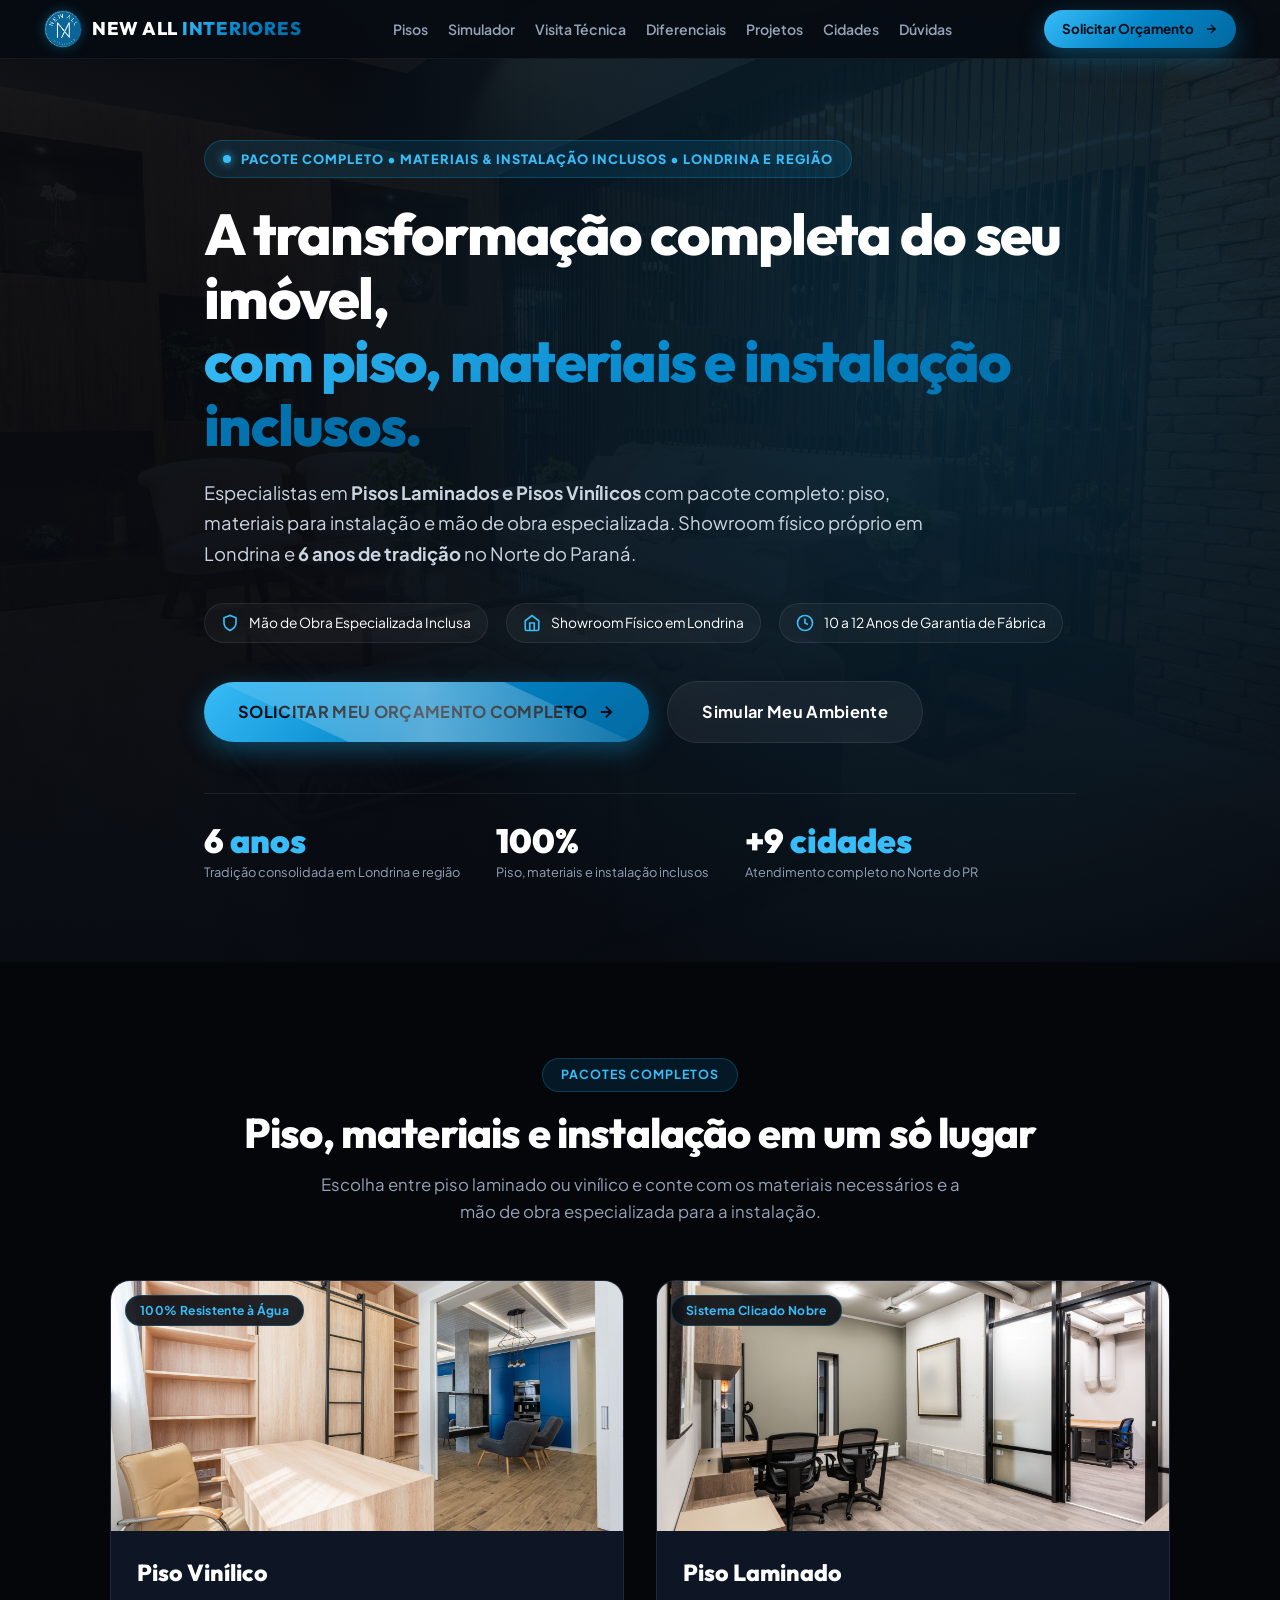
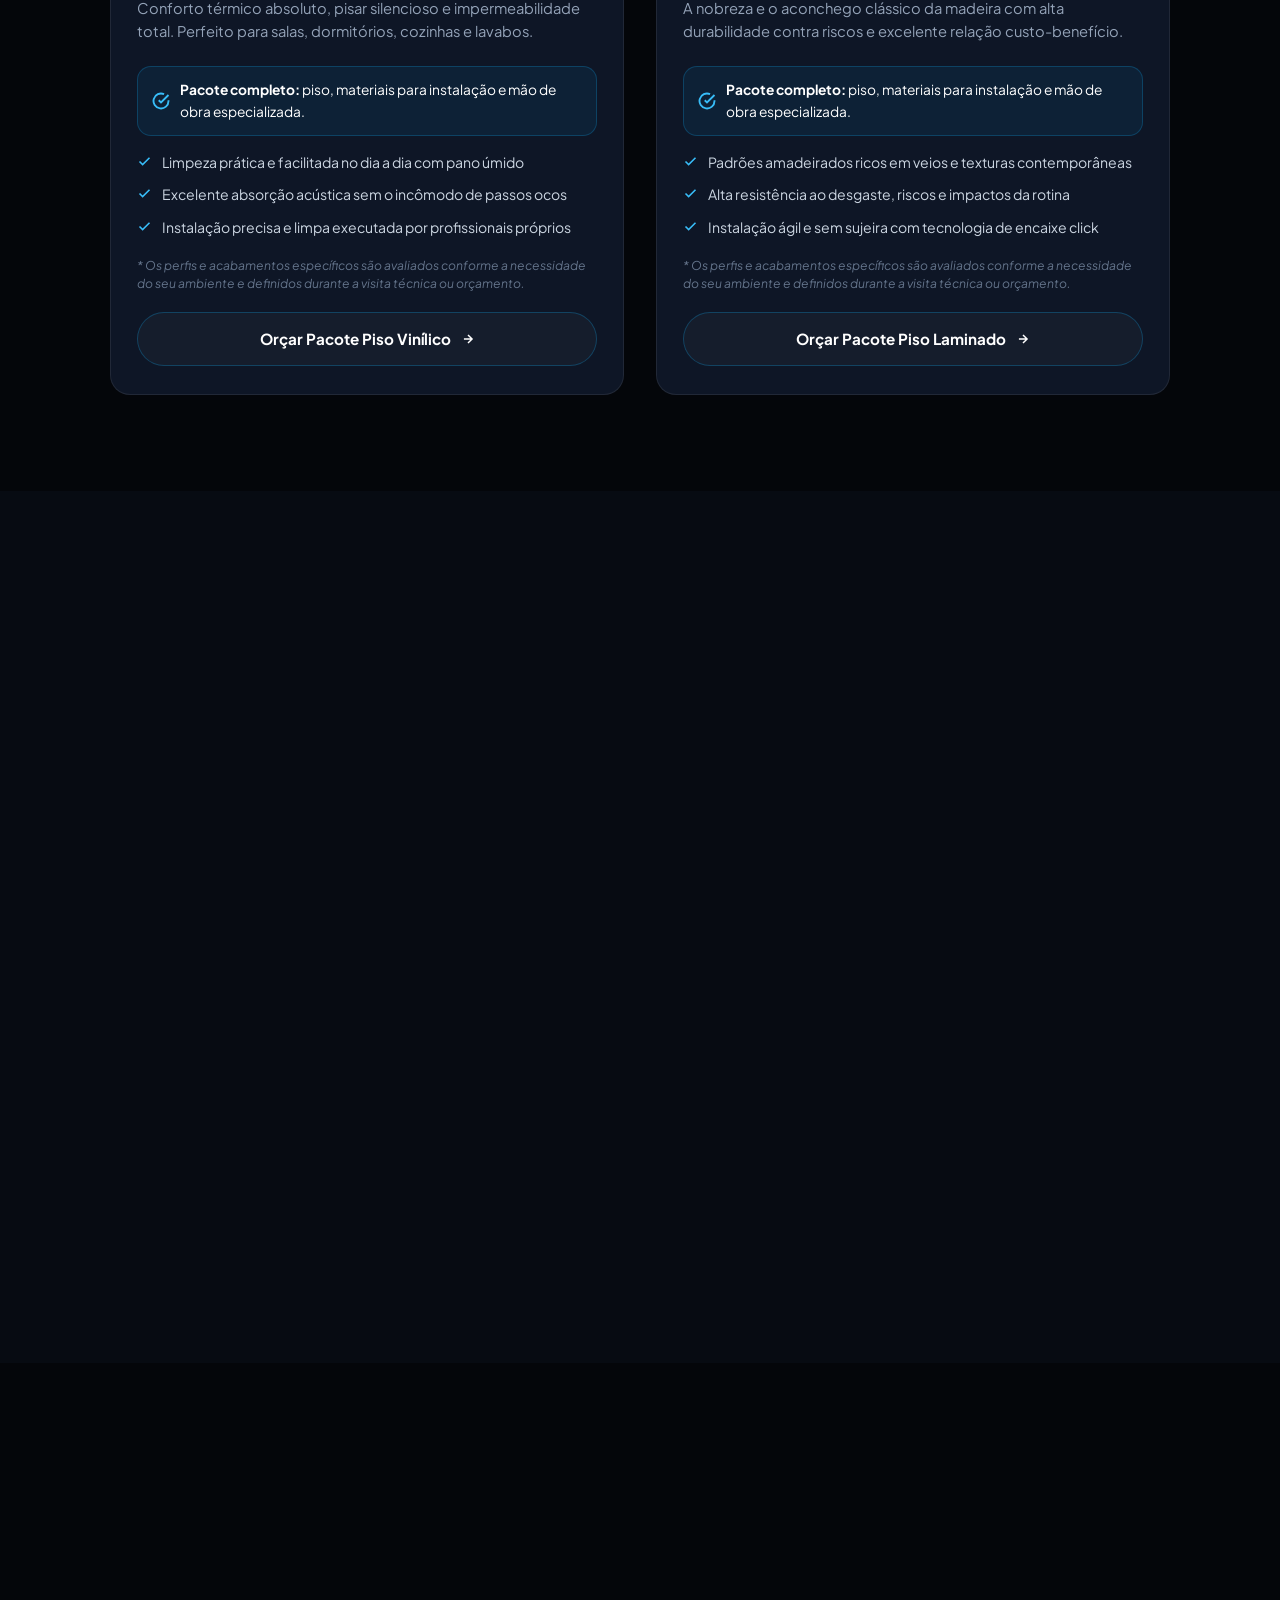
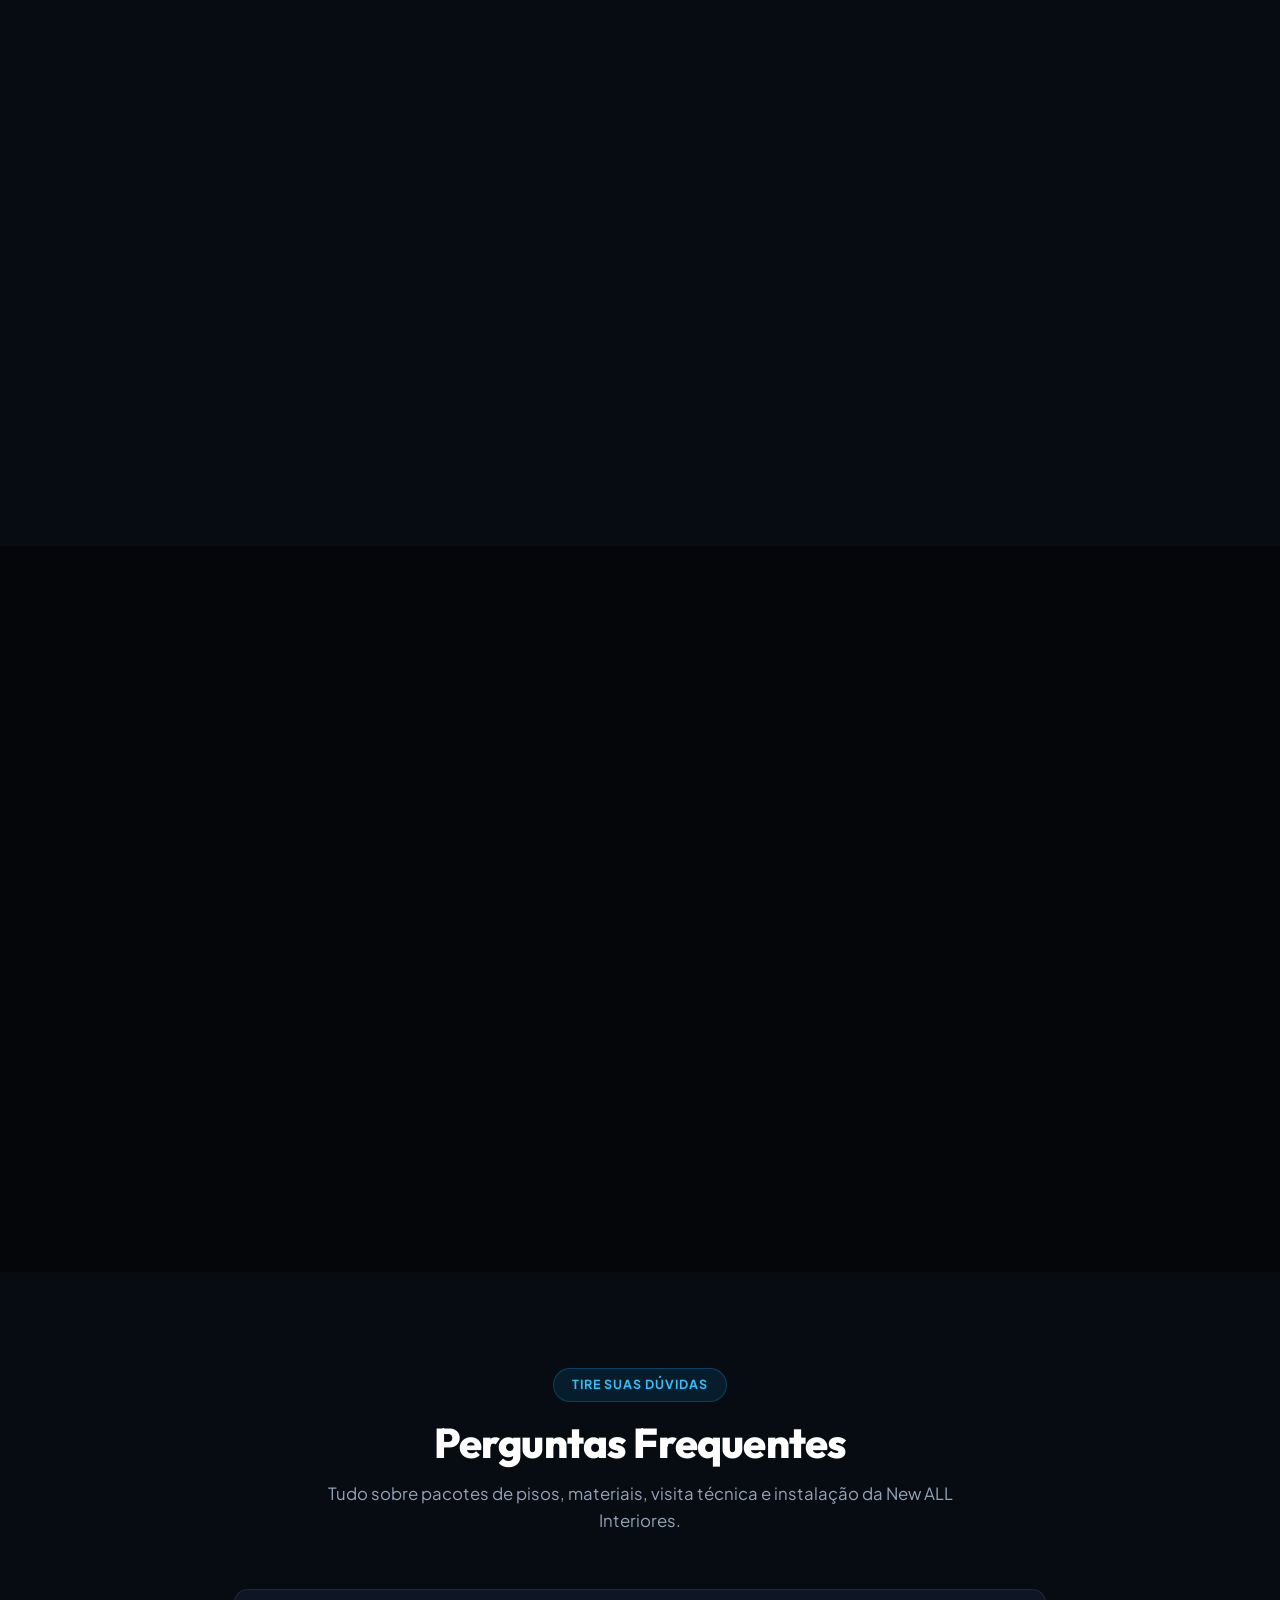
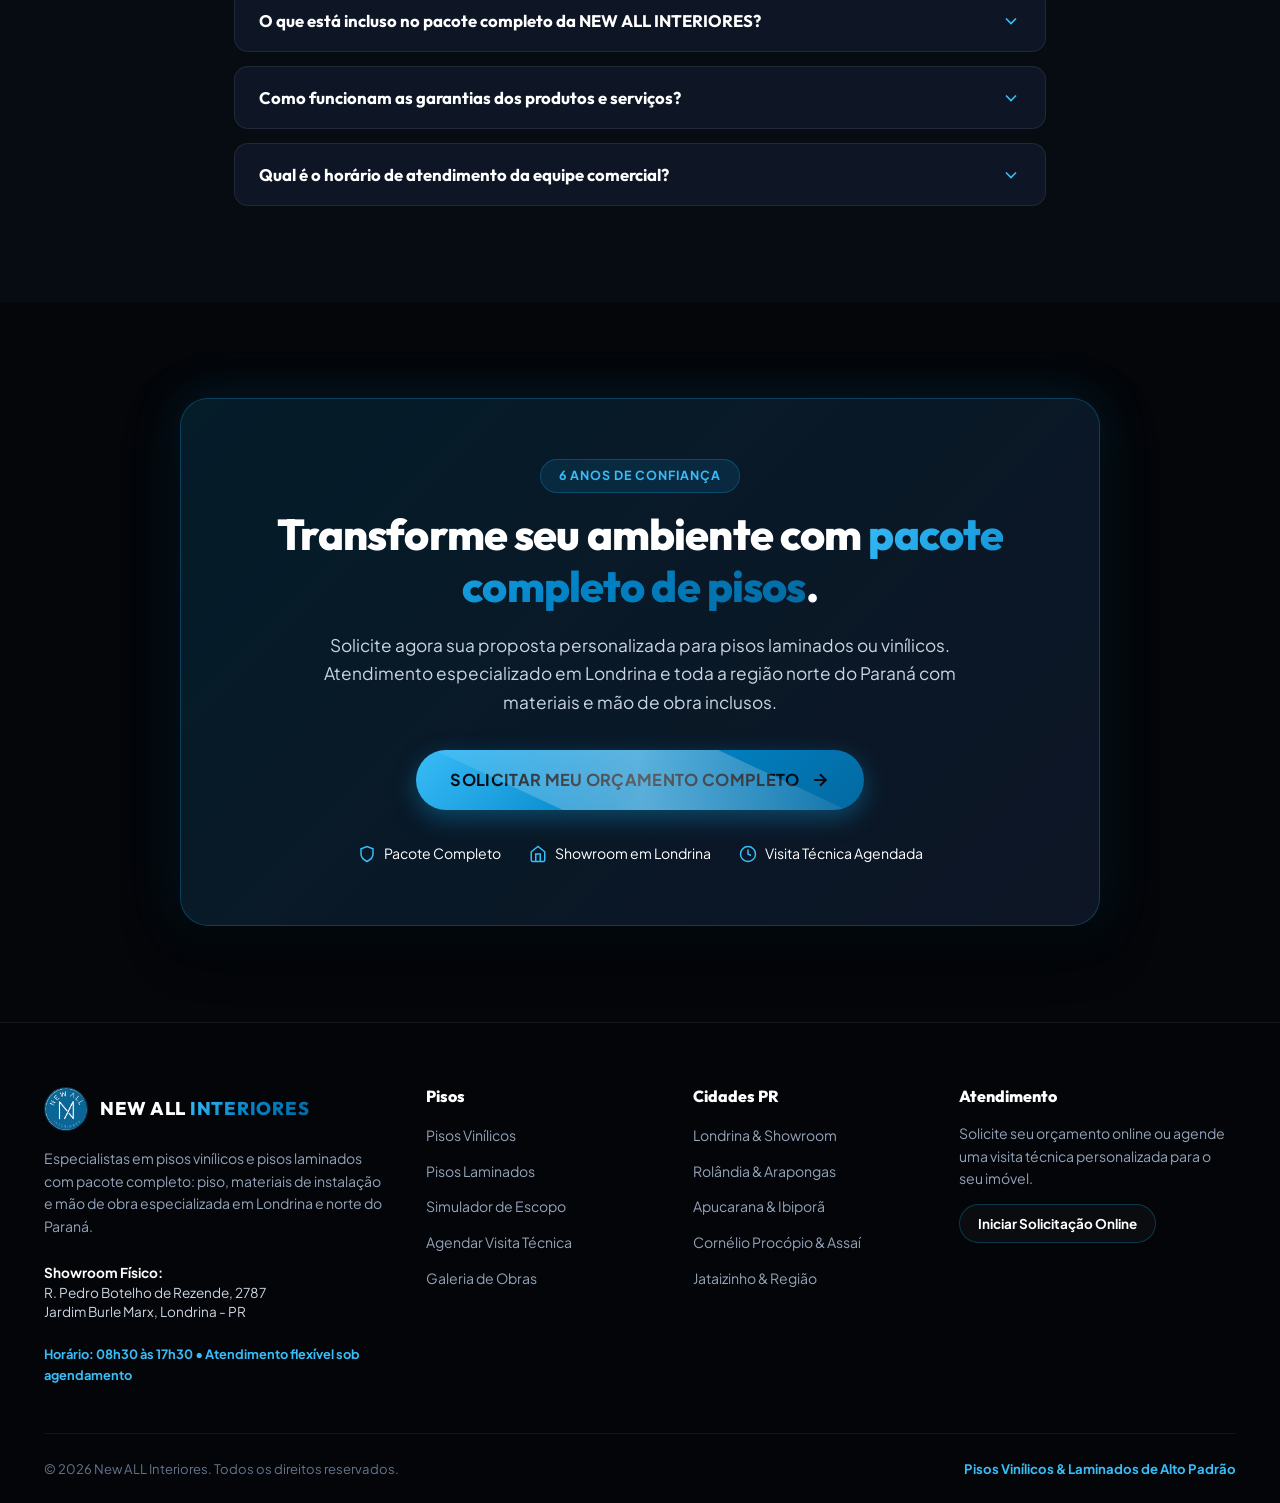
==== commit 48caf229: "Ajustes LP New ALL: remocao de 2 imagens da galeria, inclusao do endereco do showroom e FAQ com as 3" ====
--- a/index.html
+++ b/index.html
@@ -367,6 +367,11 @@
                 Ver Opções de Piso
               </a>
             </div>
+
+            <div style="display: flex; align-items: flex-start; gap: 10px; margin-top: 20px; font-size: 0.88rem; color: var(--cyan-light); background: rgba(14, 165, 233, 0.08); border: 1px solid var(--border-cyan); border-radius: var(--radius-md); padding: 12px 16px;">
+              <svg width="20" height="20" viewBox="0 0 24 24" fill="none" stroke="currentColor" stroke-width="2" style="flex-shrink: 0; margin-top: 2px;"><path d="M21 10c0 7-9 13-9 13s-9-6-9-13a9 9 0 0 1 18 0z"/><circle cx="12" cy="10" r="3"/></svg>
+              <span><strong>Showroom Físico:</strong> R. Pedro Botelho de Rezende, 2787 — Jardim Burle Marx, Londrina - PR</span>
+            </div>
           </div>
           <div class="showroom-media">
             <img src="images/PHOTO (7).jpg" alt="Amostras de pisos laminados e vinílicos New ALL" loading="lazy">
@@ -446,28 +451,6 @@
         <div class="gallery-grid-newall">
           
           <div class="gallery-item-newall reveal-up" onclick="openLightbox(0)">
-            <img src="images/PHOTO (7).jpg" alt="Living integrado com piso vinílico amadeirado" loading="lazy">
-            <div class="gallery-overlay-newall">
-              <span class="zoom-badge">
-                <svg width="15" height="15" viewBox="0 0 24 24" fill="none" stroke="currentColor" stroke-width="2.5"><circle cx="11" cy="11" r="8"/><line x1="21" y1="21" x2="16.65" y2="16.65"/></svg>
-              </span>
-              <h4>Living Integrado</h4>
-              <p>Piso Vinílico Amadeirado & Instalação Nivelada</p>
-            </div>
-          </div>
-
-          <div class="gallery-item-newall reveal-up delay-1" onclick="openLightbox(1)">
-            <img src="images/PHOTO (2).jpg" alt="Dormitório master sofisticado com piso nobre" loading="lazy">
-            <div class="gallery-overlay-newall">
-              <span class="zoom-badge">
-                <svg width="15" height="15" viewBox="0 0 24 24" fill="none" stroke="currentColor" stroke-width="2.5"><circle cx="11" cy="11" r="8"/><line x1="21" y1="21" x2="16.65" y2="16.65"/></svg>
-              </span>
-              <h4>Dormitório Master</h4>
-              <p>Conforto Térmico & Acabamento Acetinado</p>
-            </div>
-          </div>
-
-          <div class="gallery-item-newall reveal-up delay-2" onclick="openLightbox(2)">
             <img src="images/PHOTO (4).jpg" alt="Espaço gourmet com piso vinílico resistente" loading="lazy">
             <div class="gallery-overlay-newall">
               <span class="zoom-badge">
@@ -478,7 +461,7 @@
             </div>
           </div>
 
-          <div class="gallery-item-newall reveal-up delay-1" onclick="openLightbox(3)">
+          <div class="gallery-item-newall reveal-up delay-1" onclick="openLightbox(1)">
             <img src="images/pexels-artbovich-6489122.jpg" alt="Sala de estar contemporânea" loading="lazy">
             <div class="gallery-overlay-newall">
               <span class="zoom-badge">
@@ -489,7 +472,7 @@
             </div>
           </div>
 
-          <div class="gallery-item-newall reveal-up delay-2" onclick="openLightbox(4)">
+          <div class="gallery-item-newall reveal-up delay-2" onclick="openLightbox(2)">
             <img src="images/pexels-pixabay-271624.jpg" alt="Suíte de casal aconchegante" loading="lazy">
             <div class="gallery-overlay-newall">
               <span class="zoom-badge">
@@ -610,51 +593,31 @@
           
           <div class="faq-item reveal-up">
             <button class="faq-header-btn">
-              <span>O que inclui o pacote completo de piso?</span>
+              <span>O que está incluso no pacote completo da NEW ALL INTERIORES?</span>
               <svg class="faq-arrow" width="20" height="20" viewBox="0 0 24 24" fill="none" stroke="currentColor" stroke-width="2"><polyline points="6 9 12 15 18 9"/></svg>
             </button>
             <div class="faq-content">
-              <p>O pacote completo da New ALL inclui o piso laminado ou vinílico escolhido, todos os materiais necessários para a instalação e a mão de obra especializada. Os perfis e acabamentos específicos são avaliados conforme as necessidades do projeto e definidos durante a visita técnica ou orçamento.</p>
+              <p>O pacote completo da NEW ALL INTERIORES inclui o piso laminado ou vinílico escolhido, todos os materiais necessários para a instalação e a mão de obra especializada. Os perfis e acabamentos específicos são avaliados conforme a necessidade de cada projeto e definidos durante a visita técnica ou orçamento.</p>
             </div>
           </div>
 
           <div class="faq-item reveal-up">
             <button class="faq-header-btn">
-              <span>Como funciona a visita técnica no meu imóvel?</span>
+              <span>Como funcionam as garantias dos produtos e serviços?</span>
               <svg class="faq-arrow" width="20" height="20" viewBox="0 0 24 24" fill="none" stroke="currentColor" stroke-width="2"><polyline points="6 9 12 15 18 9"/></svg>
             </button>
             <div class="faq-content">
-              <p>Nossa equipe técnica vai até o seu imóvel para avaliar o nivelamento do contrapiso, conferir as metragens exatas, apresentar amostras físicas reais de laminados e vinílicos e definir os perfis e acabamentos ideais para o seu ambiente.</p>
+              <p>Oferecemos 1 ano de garantia total na mão de obra e instalação executada pela equipe técnica própria da New ALL Interiores, além de 10 a 12 anos de garantia oficial de fábrica nos pisos laminados e vinílicos fornecidos.</p>
             </div>
           </div>
 
           <div class="faq-item reveal-up">
             <button class="faq-header-btn">
-              <span>Posso visitar o showroom físico em Londrina?</span>
+              <span>Qual é o horário de atendimento da equipe comercial?</span>
               <svg class="faq-arrow" width="20" height="20" viewBox="0 0 24 24" fill="none" stroke="currentColor" stroke-width="2"><polyline points="6 9 12 15 18 9"/></svg>
             </button>
             <div class="faq-content">
-              <p>Com certeza! Nosso showroom físico próprio fica em Londrina, com amostras completas de pisos vinílicos e laminados com padrões amadeirados reais para você comparar texturas e acabamentos de perto.</p>
-            </div>
-          </div>
-
-          <div class="faq-item reveal-up">
-            <button class="faq-header-btn">
-              <span>Quais cidades a New ALL atende no Paraná?</span>
-              <svg class="faq-arrow" width="20" height="20" viewBox="0 0 24 24" fill="none" stroke="currentColor" stroke-width="2"><polyline points="6 9 12 15 18 9"/></svg>
-            </button>
-            <div class="faq-content">
-              <p>Atendemos Londrina, Rolândia, Arapongas, Apucarana, Ibiporã, Jataizinho, Assaí, Cornélio Procópio e São Sebastião da Amoreira com logística ágil e equipe especializada.</p>
-            </div>
-          </div>
-
-          <div class="faq-item reveal-up">
-            <button class="faq-header-btn">
-              <span>Quais são as garantias oferecidas?</span>
-              <svg class="faq-arrow" width="20" height="20" viewBox="0 0 24 24" fill="none" stroke="currentColor" stroke-width="2"><polyline points="6 9 12 15 18 9"/></svg>
-            </button>
-            <div class="faq-content">
-              <p>Oferecemos 1 ano de garantia total na mão de obra e instalação executada pela equipe especializada da New ALL, além de 10 a 12 anos de garantia oficial de fábrica nos pisos fornecidos.</p>
+              <p>Nossa equipe comercial e técnica atende de segunda a sexta-feira, das 08h30 às 17h30, com flexibilidade total para agendamentos de visitas técnicas no seu imóvel ou para recebê-lo em nosso showroom físico (R. Pedro Botelho de Rezende, 2787 — Jardim Burle Marx, Londrina - PR).</p>
             </div>
           </div>
 
@@ -716,6 +679,11 @@
           <p class="footer-desc">
             Especialistas em pisos vinílicos e pisos laminados com pacote completo: piso, materiais de instalação e mão de obra especializada em Londrina e norte do Paraná.
           </p>
+          <div style="font-size: 0.85rem; color: #CBD5E1; margin: 10px 0 6px 0; line-height: 1.45;">
+            <strong style="color: #FFF;">Showroom Físico:</strong><br>
+            R. Pedro Botelho de Rezende, 2787<br>
+            Jardim Burle Marx, Londrina - PR
+          </div>
           <div style="font-size: 0.8rem; color: var(--cyan-light); font-weight: 700;">
             Horário: 08h30 às 17h30 • Atendimento flexível sob agendamento
           </div>
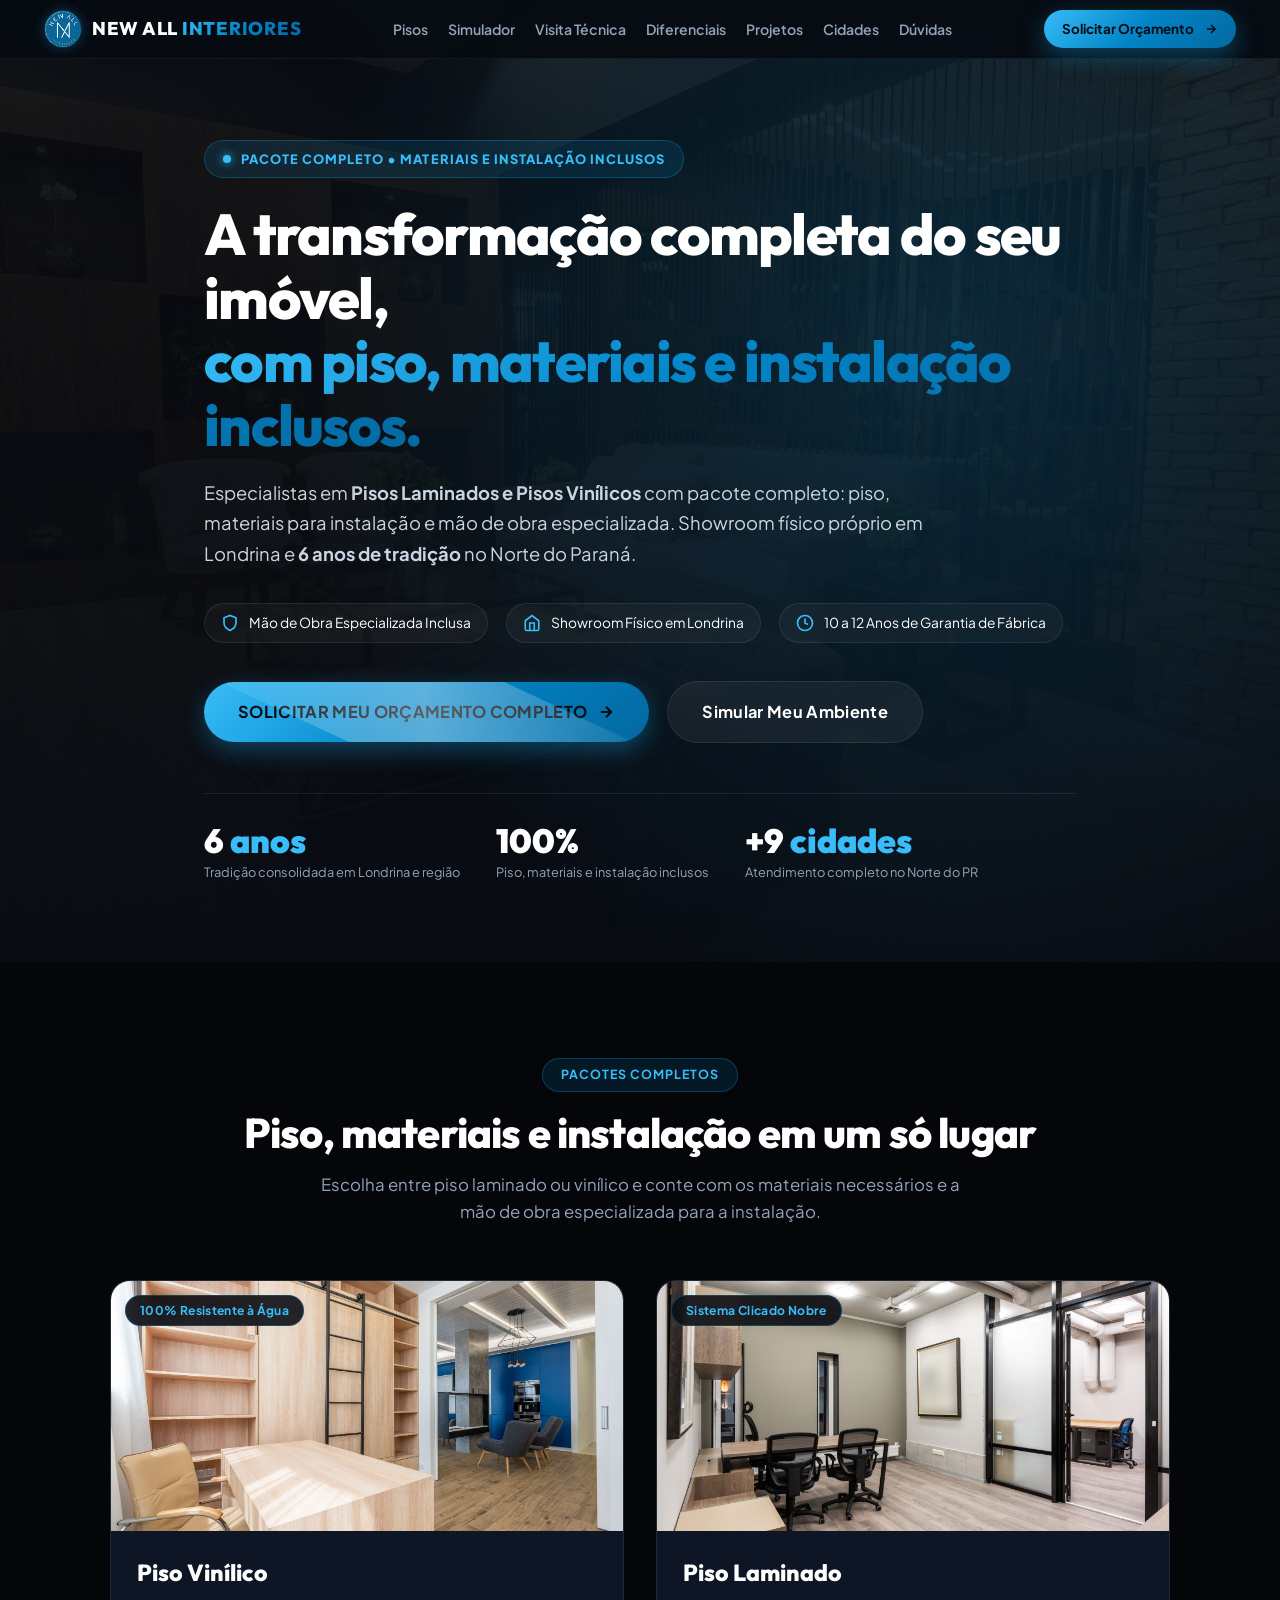
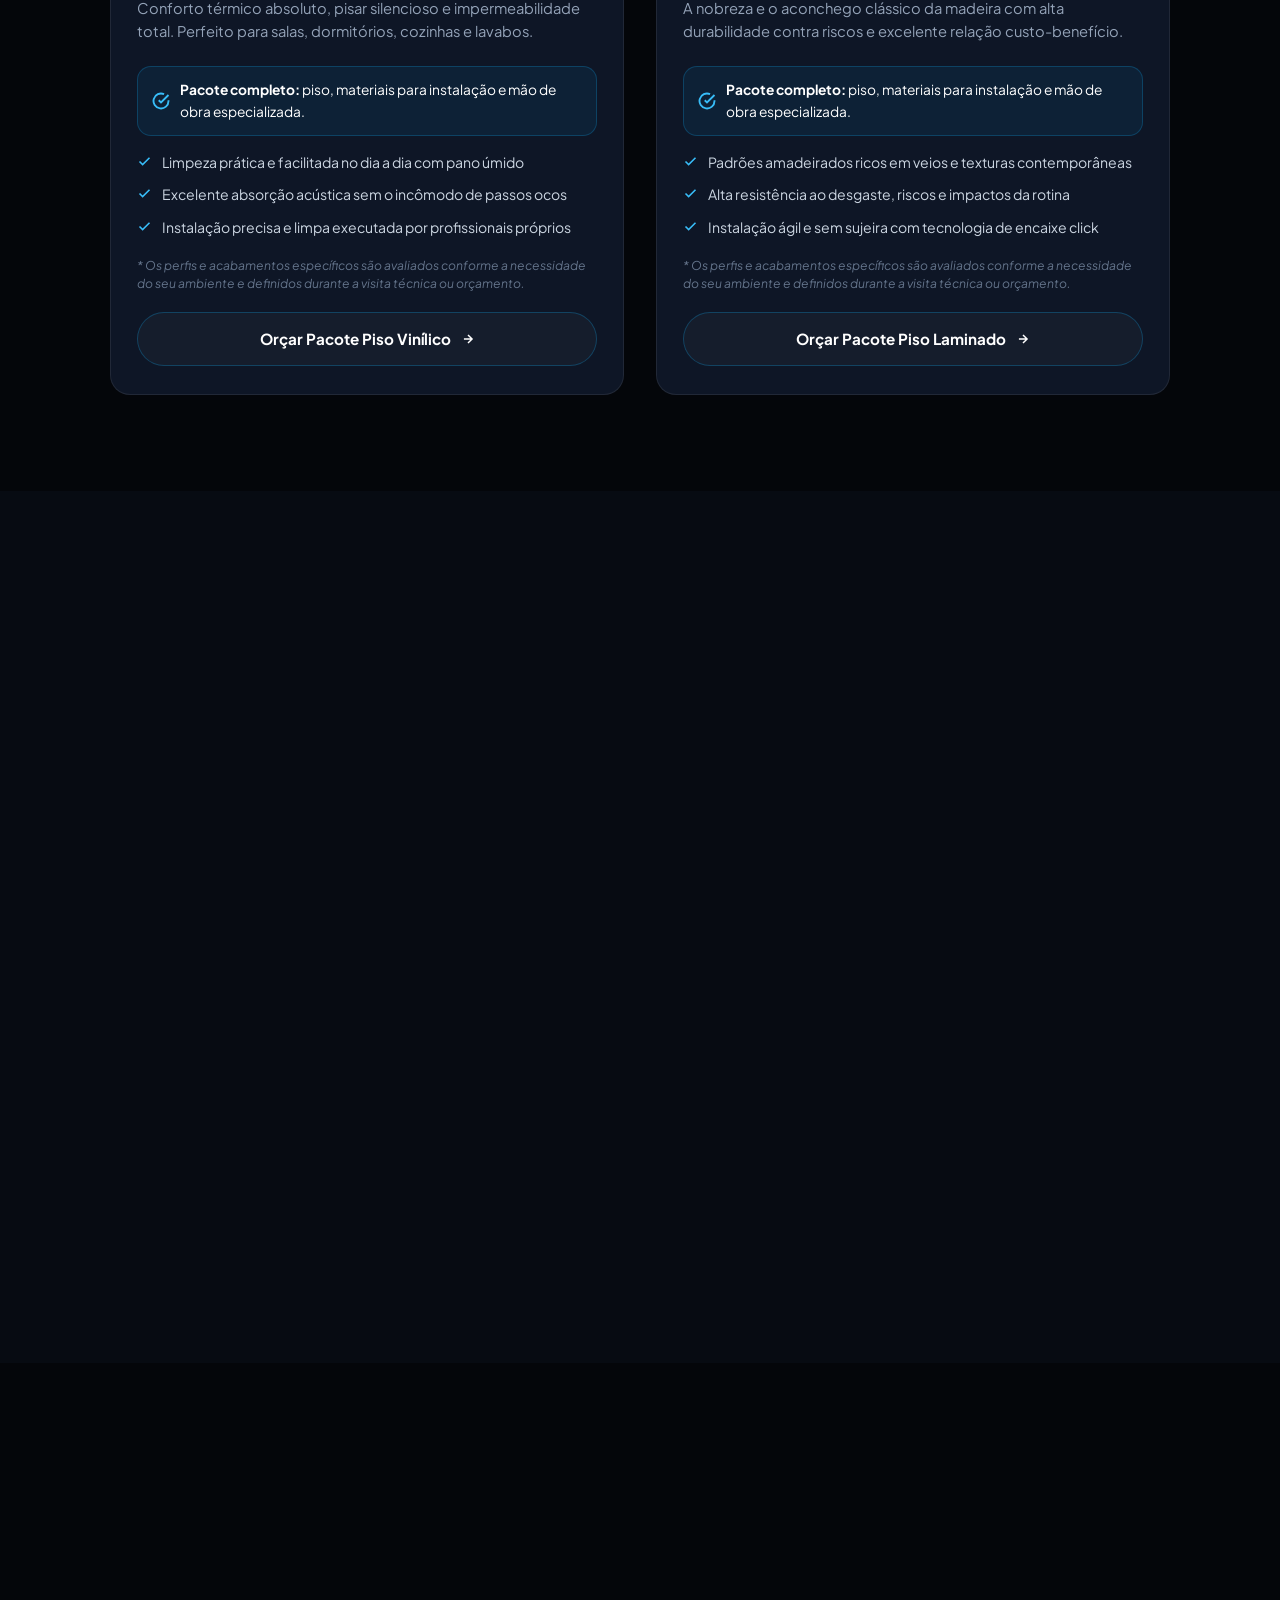
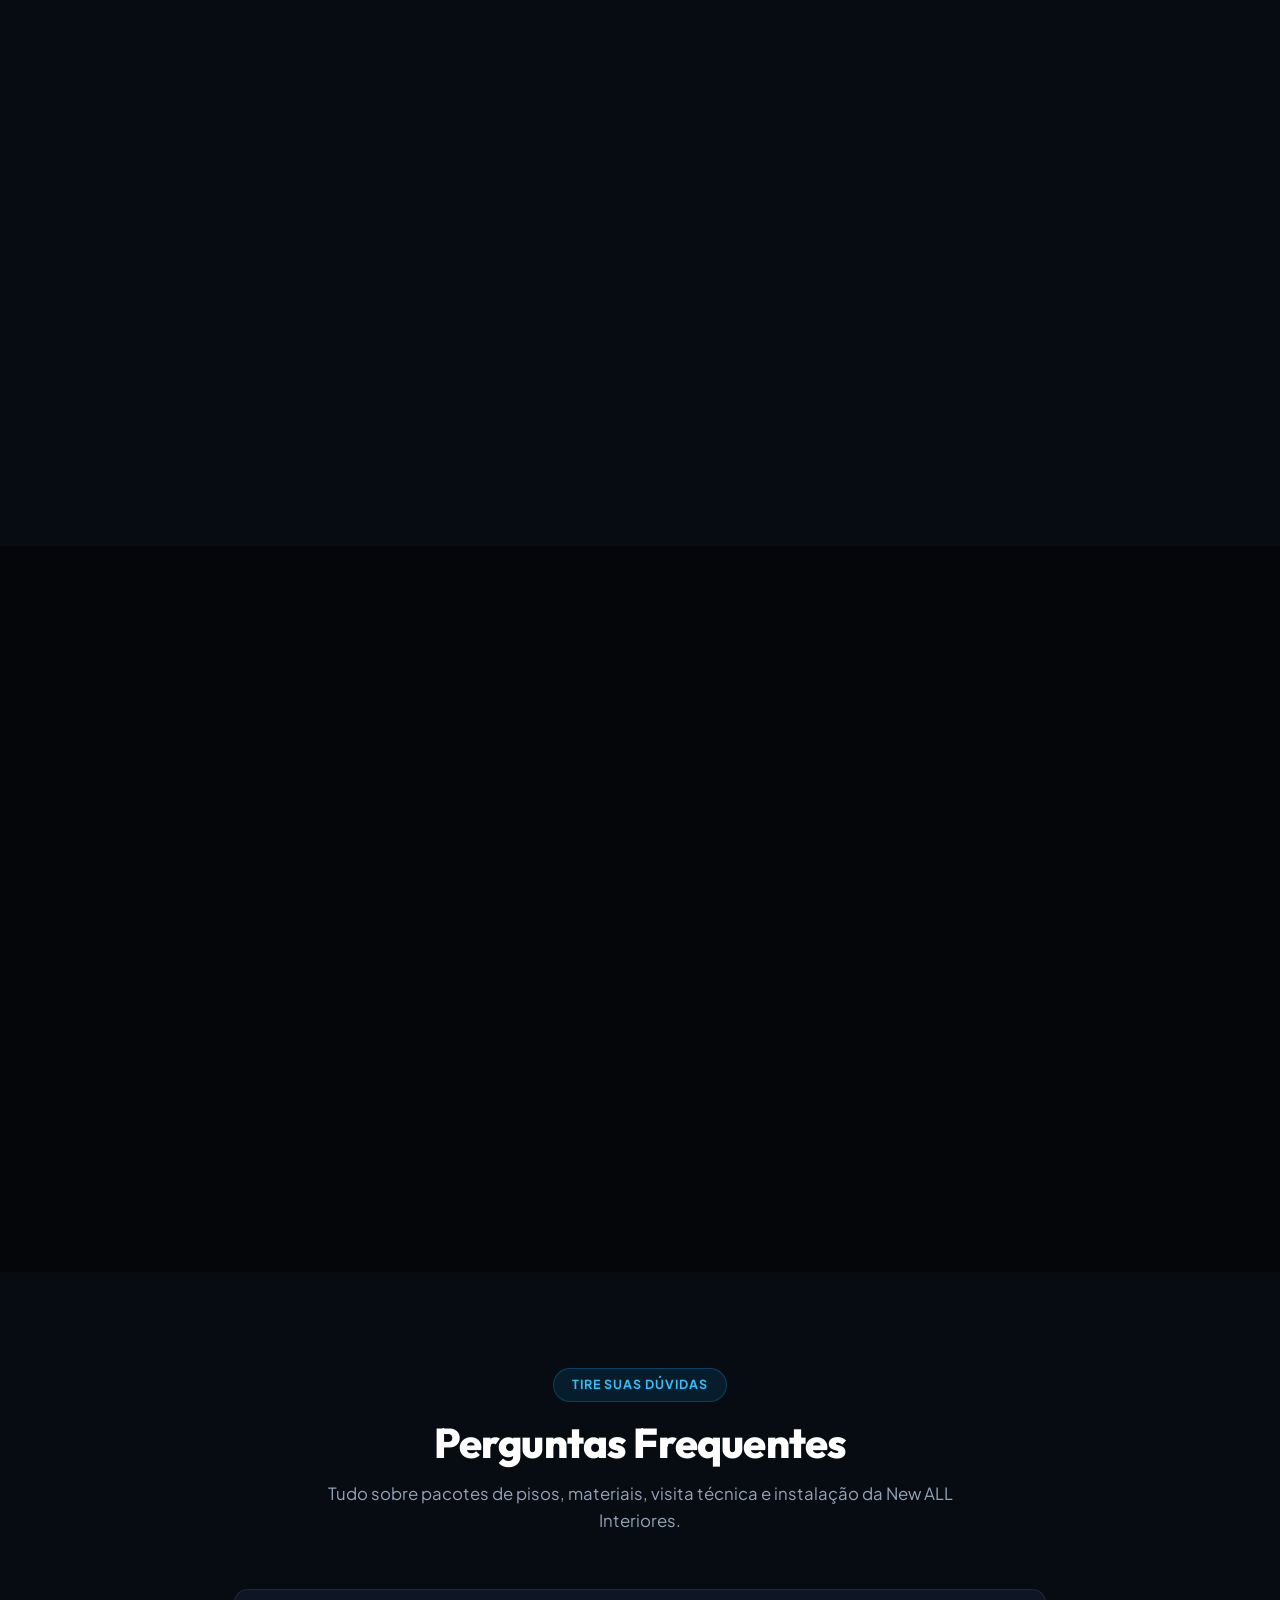
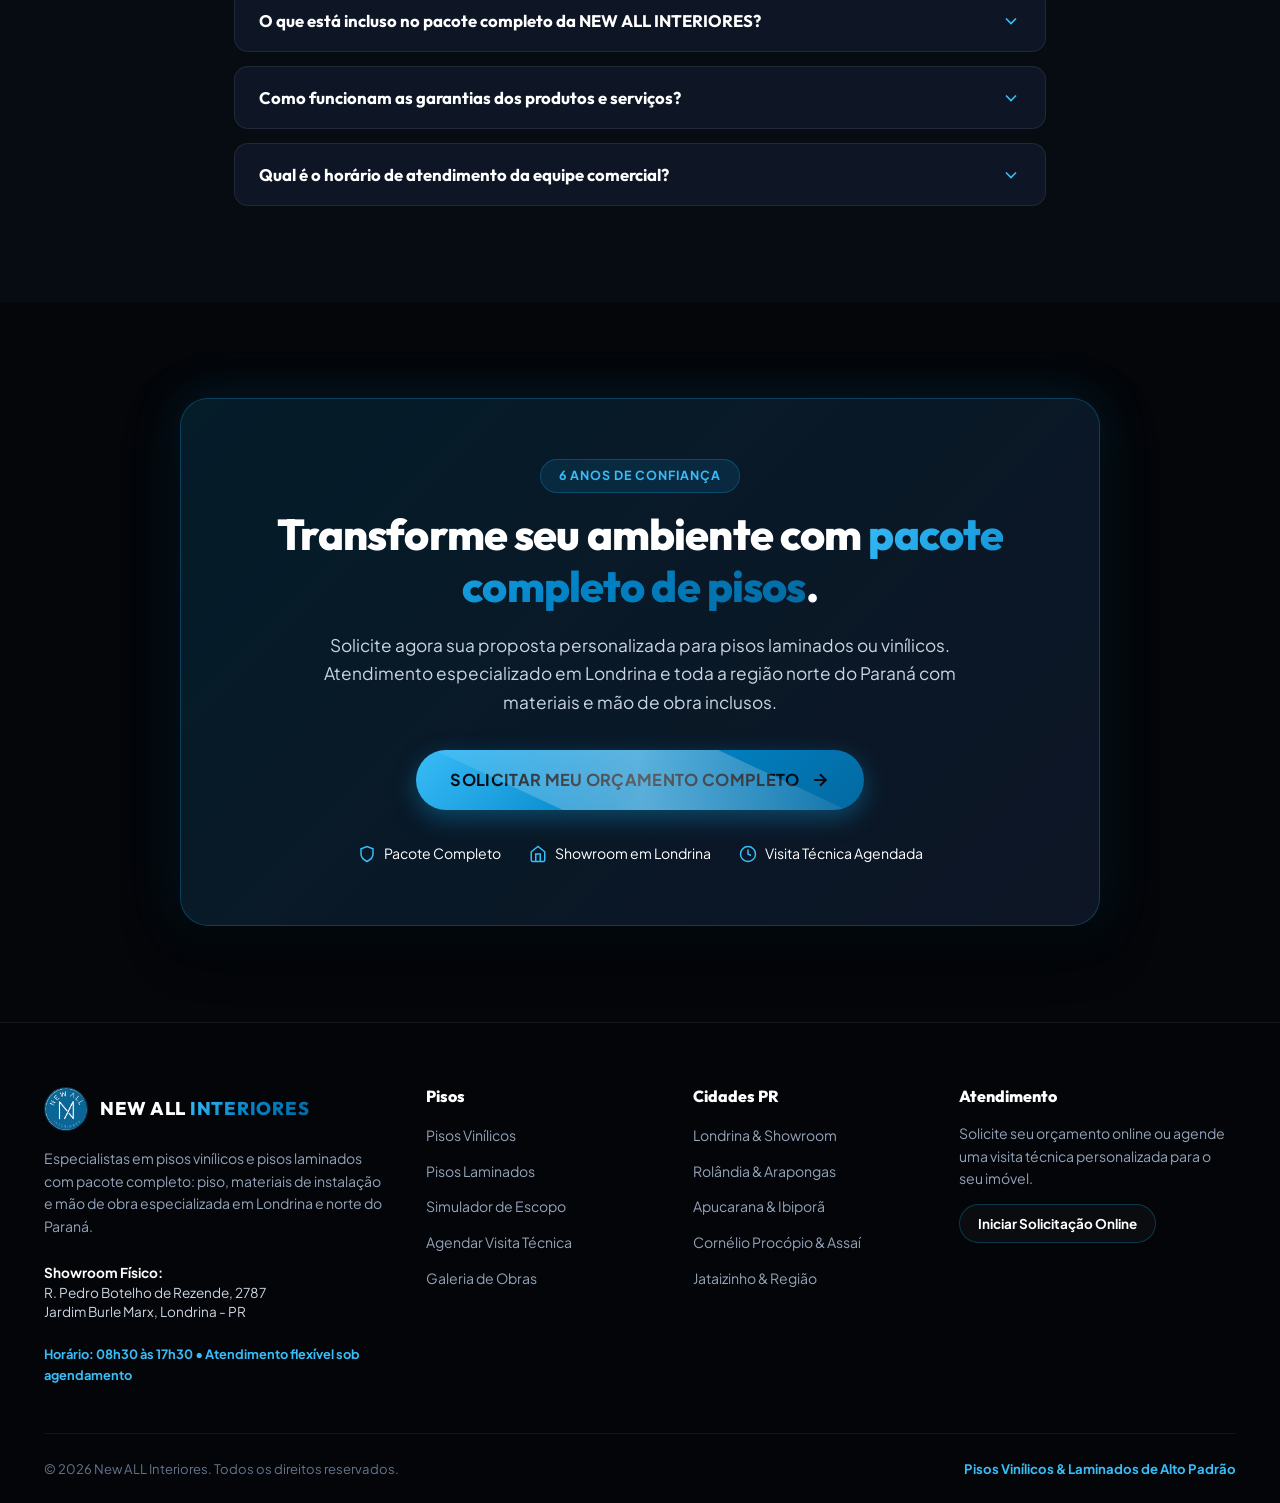
==== commit b149ec0c: "Fix: mobile responsive layout, hero overflow and simulator container" ====
--- a/index.html
+++ b/index.html
@@ -90,10 +90,10 @@
       </div>
 
       <div class="container hero-container">
-        <div class="hero-tag">
-          <span class="hero-tag-pulse"></span>
-          <span class="hero-tag-text">PACOTE COMPLETO • MATERIAIS & INSTALAÇÃO INCLUSOS • LONDRINA E REGIÃO</span>
-        </div>
+          <div class="hero-tag">
+            <span class="hero-tag-pulse"></span>
+            <span class="hero-tag-text">Pacote Completo • Materiais e Instalação Inclusos</span>
+          </div>
 
         <h1 class="hero-title reveal-up">
           A transformação completa do seu imóvel, <br>
@@ -264,7 +264,7 @@
           
           <div class="simulador-info">
             <span class="badge-pill">PLANEJE SEU ESPAÇO</span>
-            <h2 class="section-title" style="font-size: 2.2rem;">Simule o Escopo do seu Ambiente</h2>
+            <h2 class="section-title simulador-title">Simule o Escopo do seu Ambiente</h2>
             <p class="section-subtitle" style="text-align: left; margin: 0 0 24px 0;">
               Selecione o produto de interesse e ajuste a metragem estimada. Nossa equipe técnica em Londrina calculará os quantitativos ideais com instalação inclusa.
             </p>
@@ -331,7 +331,7 @@
               </p>
             </div>
 
-            <a href="#" class="btn btn-primary btn-block btn-lg" id="btn-simulador-newall" data-cta="simulador-btn">
+            <a href="#" class="btn btn-primary btn-block btn-lg btn-simulador" id="btn-simulador-newall" data-cta="simulador-btn">
               <span>AVANÇAR PARA ORÇAMENTO PERSONALIZADO</span>
               <svg width="18" height="18" viewBox="0 0 24 24" fill="none" stroke="currentColor" stroke-width="2.5"><path d="M5 12h14M12 5l7 7-7 7"/></svg>
             </a>
@@ -351,14 +351,14 @@
         <div class="showroom-banner reveal-up">
           <div class="showroom-info">
             <span class="badge-pill">ORIENTAÇÃO PERSONALIZADA NO SEU IMÓVEL</span>
-            <h3 style="font-size: 2.2rem; margin-bottom: 14px;">Agende uma visita técnica</h3>
+            <h3 class="showroom-title">Agende uma visita técnica</h3>
             <p style="font-size: 1.05rem; color: #E2E8F0; margin-bottom: 12px; font-weight: 500;">
               Conheça as opções de piso laminado e vinílico e receba uma orientação personalizada para o seu ambiente.
             </p>
             <p style="font-size: 0.88rem; color: var(--text-muted); margin-bottom: 24px; line-height: 1.6;">
               Nossa equipe técnica vai até o seu imóvel para avaliar o nivelamento do contrapiso, conferir as metragens exatas, apresentar amostras reais e definir os perfis e acabamentos ideais para o seu projeto.
             </p>
-            <div style="display: flex; gap: 14px; flex-wrap: wrap;">
+            <div style="display: flex; gap: 14px; flex-wrap: wrap;" class="showroom-actions">
               <a href="#" class="btn btn-primary" data-cta="visita-tecnica-cta">
                 <span>Agendar visita técnica</span>
                 <svg width="15" height="15" viewBox="0 0 24 24" fill="none" stroke="currentColor" stroke-width="2.5"><path d="M5 12h14M12 5l7 7-7 7"/></svg>
@@ -409,7 +409,7 @@
         <!-- Cidades Atendidas no Norte do Paraná -->
         <div class="cities-box reveal-up" id="cidades">
           <div>
-            <h4 style="font-size: 1.45rem; color: #FFF; margin-bottom: 8px;">Cidades Atendidas no Norte do Paraná</h4>
+            <h4 class="cities-title">Cidades Atendidas no Norte do Paraná</h4>
             <p style="font-size: 0.94rem; color: var(--text-body); max-width: 680px;">
               Atendemos residências, escritórios e condomínios em toda a região metropolitana de Londrina com logística pontual e equipe especializada:
             </p>
--- a/style.css
+++ b/style.css
@@ -1381,11 +1381,30 @@
 .delay-2 { transition-delay: 0.22s; }
 .delay-3 { transition-delay: 0.32s; }
 
+.simulador-title {
+  font-size: 2.2rem;
+  letter-spacing: -0.02em;
+  margin-bottom: 12px;
+}
+
+.showroom-title {
+  font-size: 2.1rem;
+  letter-spacing: -0.02em;
+  margin-bottom: 14px;
+}
+
+.cities-title {
+  font-size: 1.45rem;
+  color: #FFFFFF;
+  margin-bottom: 8px;
+}
+
+/* ── 17. RESPONSIVIDADE & MOBILE DESIGN SYSTEM ───────────────────────────── */
 @media (max-width: 1080px) {
   .nav-menu { display: none; }
   .menu-toggle { display: flex; }
   .hero-title { font-size: 2.9rem; }
-  .products-grid-2 { grid-template-columns: 1fr; max-width: 580px; }
+  .products-grid-2 { grid-template-columns: 1fr; max-width: 600px; }
   .simulador-card-newall { grid-template-columns: 1fr; gap: 32px; padding: 36px 28px; }
   .showroom-banner { grid-template-columns: 1fr; }
   .diff-grid-newall { grid-template-columns: repeat(2, 1fr); }
@@ -1393,24 +1412,512 @@
 }
 
 @media (max-width: 768px) {
-  .header-actions .btn { display: none; }
-
-  .hero { padding: 120px 0 60px; }
-  .hero-title { font-size: 2.25rem; }
-  .hero-subtitle { font-size: 1rem; }
-  .hero-stats { flex-direction: column; align-items: flex-start; gap: 16px; }
-
-  .products-grid-2 { grid-template-columns: 1fr; }
-  .diff-grid-newall { grid-template-columns: 1fr; }
-  .gallery-grid-newall { grid-template-columns: 1fr; }
-  .reviews-grid { grid-template-columns: 1fr; }
-
-  .cities-box { flex-direction: column; text-align: center; }
-  .cities-list-tags { justify-content: center; }
-
-  .cta-final-box { padding: 40px 24px; }
-  .cta-final-title { font-size: 2rem; }
-
-  .footer-grid { grid-template-columns: 1fr; gap: 28px; }
-  .mobile-sticky-bar { display: flex; }
-}
+  /* Layout Base & Espaçamento do Sticky Bar */
+  body {
+    padding-bottom: calc(68px + env(safe-area-inset-bottom, 0px));
+  }
+
+  .container {
+    padding: 0 16px;
+  }
+
+  .section {
+    padding: 56px 0;
+  }
+
+  .section-header {
+    margin-bottom: 32px;
+  }
+
+  .section-title {
+    font-size: 1.85rem;
+    line-height: 1.22;
+  }
+
+  .section-subtitle {
+    font-size: 0.92rem;
+    line-height: 1.55;
+  }
+
+  /* Botões no Mobile: quebra de linha permitida para evitar overflow */
+  .btn {
+    white-space: normal;
+    word-break: normal;
+  }
+
+  .btn-lg {
+    padding: 14px 22px;
+    font-size: 0.92rem;
+  }
+
+  /* Header */
+  .header-actions .btn {
+    display: none;
+  }
+
+  .logo-text {
+    font-size: 1.05rem;
+  }
+
+  /* Hero Section Mobile */
+  .hero {
+    min-height: auto;
+    height: auto;
+    display: block;
+    overflow: visible;
+    padding: 76px 0 32px;
+  }
+
+  .hero-tag {
+    display: inline-flex;
+    align-items: center;
+    gap: 8px;
+    padding: 5px 12px;
+    margin-bottom: 12px;
+    max-width: 100%;
+    border-radius: var(--radius-pill);
+  }
+
+  .hero-tag-text {
+    font-size: 0.72rem;
+    letter-spacing: 0.04em;
+    line-height: 1.35;
+    text-align: left;
+  }
+
+  .hero-tag-pulse {
+    flex-shrink: 0;
+  }
+
+  .hero-title {
+    font-size: clamp(1.68rem, 6vw, 2.05rem);
+    line-height: 1.15;
+    margin-bottom: 14px;
+    letter-spacing: -0.025em;
+  }
+
+  .hero-subtitle {
+    font-size: 0.9rem;
+    line-height: 1.5;
+    margin-bottom: 18px;
+  }
+
+  .hero-badges-row {
+    display: flex;
+    flex-direction: column;
+    gap: 8px;
+    margin-bottom: 22px;
+    width: 100%;
+  }
+
+  .hero-badge-pill {
+    width: 100%;
+    font-size: 0.8rem;
+    padding: 9px 12px;
+    background: rgba(255, 255, 255, 0.03);
+    border: 1px solid var(--border-light);
+    border-radius: var(--radius-md);
+    justify-content: flex-start;
+  }
+
+  .hero-badge-pill svg {
+    flex-shrink: 0;
+  }
+
+  .hero-cta-group {
+    display: flex;
+    flex-direction: column;
+    width: 100%;
+    gap: 10px;
+    margin-bottom: 24px;
+  }
+
+  .hero-cta-group .btn {
+    width: 100%;
+    text-align: center;
+    justify-content: center;
+    padding: 14px 18px;
+    font-size: 0.88rem;
+    line-height: 1.3;
+  }
+
+  .hero-stats {
+    display: grid;
+    grid-template-columns: repeat(3, 1fr);
+    gap: 10px;
+    padding-top: 22px;
+    border-top: 1px solid rgba(255, 255, 255, 0.08);
+    width: 100%;
+  }
+
+  .hero-stat-item {
+    background: rgba(255, 255, 255, 0.02);
+    border: 1px solid var(--border-subtle);
+    border-radius: var(--radius-md);
+    padding: 12px 8px;
+    text-align: center;
+  }
+
+  .hero-stat-num {
+    font-size: 1.45rem;
+  }
+
+  .hero-stat-desc {
+    font-size: 0.68rem;
+    line-height: 1.3;
+    margin-top: 4px;
+  }
+
+  /* Catálogo de Produtos */
+  .products-grid-2 {
+    grid-template-columns: 1fr;
+    gap: 22px;
+  }
+
+  .product-media-newall {
+    height: 210px;
+  }
+
+  .product-body-newall {
+    padding: 22px 18px;
+  }
+
+  .product-name-newall {
+    font-size: 1.35rem;
+    margin-bottom: 8px;
+  }
+
+  .package-highlight {
+    font-size: 0.82rem;
+    padding: 10px 12px;
+    gap: 8px;
+  }
+
+  .bullet-features {
+    gap: 10px;
+    margin-bottom: 16px;
+  }
+
+  .bullet-item {
+    font-size: 0.84rem;
+  }
+
+  .package-disclaimer {
+    font-size: 0.72rem;
+    margin: 12px 0 16px;
+  }
+
+  /* Simulador de Projeto */
+  .simulador-card-newall {
+    display: flex;
+    flex-direction: column;
+    gap: 24px;
+    padding: 22px 16px;
+    border-radius: var(--radius-lg);
+    width: 100%;
+    max-width: 100%;
+    box-sizing: border-box;
+  }
+
+  .simulador-title {
+    font-size: 1.65rem;
+    line-height: 1.25;
+    margin-bottom: 12px;
+  }
+
+  .simulador-info .section-subtitle {
+    font-size: 0.9rem;
+    line-height: 1.55;
+    margin-bottom: 18px;
+  }
+
+  .simulador-box-newall {
+    padding: 20px 16px;
+    border-radius: var(--radius-md);
+    width: 100%;
+    max-width: 100%;
+    box-sizing: border-box;
+  }
+
+  .category-pills-grid {
+    gap: 8px;
+    margin-bottom: 18px;
+  }
+
+  .cat-pill-btn {
+    padding: 10px 8px;
+  }
+
+  .cat-pill-btn strong {
+    font-size: 0.84rem;
+  }
+
+  .cat-pill-btn span {
+    font-size: 0.68rem;
+  }
+
+  .scope-box-newall {
+    padding: 14px 12px;
+    margin-bottom: 18px;
+  }
+
+  .scope-title-newall {
+    font-size: 0.74rem;
+  }
+
+  .scope-val-newall {
+    font-size: 1.02rem;
+  }
+
+  #btn-simulador-newall,
+  .btn-simulador {
+    white-space: normal;
+    padding: 14px 16px;
+    font-size: 0.84rem;
+    text-align: center;
+    line-height: 1.35;
+    width: 100%;
+    box-sizing: border-box;
+    display: flex;
+    align-items: center;
+    justify-content: center;
+    gap: 8px;
+  }
+
+  #btn-simulador-newall svg,
+  .btn-simulador svg {
+    flex-shrink: 0;
+  }
+
+  /* Showroom & Visita Técnica */
+  .showroom-banner {
+    display: flex;
+    flex-direction: column;
+    padding: 24px 18px;
+    border-radius: var(--radius-lg);
+    gap: 20px;
+  }
+
+  .showroom-title {
+    font-size: 1.6rem;
+    line-height: 1.25;
+    margin-bottom: 12px;
+  }
+
+  .showroom-info p {
+    font-size: 0.88rem;
+    line-height: 1.55;
+    margin-bottom: 16px;
+  }
+
+  .showroom-actions {
+    display: flex;
+    flex-direction: column;
+    gap: 10px;
+    width: 100%;
+  }
+
+  .showroom-actions .btn {
+    width: 100%;
+    text-align: center;
+    justify-content: center;
+  }
+
+  .diff-grid-newall {
+    grid-template-columns: 1fr;
+    gap: 16px;
+  }
+
+  .diff-card-newall {
+    padding: 22px 18px;
+  }
+
+  /* Cidades Atendidas */
+  .cities-box {
+    display: flex;
+    flex-direction: column;
+    padding: 24px 18px;
+    text-align: center;
+    gap: 20px;
+    border-radius: var(--radius-lg);
+  }
+
+  .cities-title {
+    font-size: 1.3rem;
+    margin-bottom: 8px;
+  }
+
+  .cities-list-tags {
+    justify-content: center;
+    gap: 6px;
+  }
+
+  .city-chip {
+    font-size: 0.76rem;
+    padding: 4px 12px;
+  }
+
+  .cities-box .btn {
+    width: 100%;
+    text-align: center;
+    justify-content: center;
+  }
+
+  /* Galeria */
+  .gallery-grid-newall {
+    grid-template-columns: 1fr;
+    gap: 16px;
+  }
+
+  .gallery-item-newall {
+    height: 230px;
+  }
+
+  /* Avaliações */
+  .reviews-grid {
+    grid-template-columns: 1fr;
+    gap: 16px;
+  }
+
+  .review-card-newall {
+    padding: 22px 18px;
+  }
+
+  /* FAQ */
+  .faq-header-btn {
+    padding: 16px 14px;
+    font-size: 0.92rem;
+    gap: 12px;
+  }
+
+  .faq-answer-inner {
+    padding: 0 14px 16px;
+    font-size: 0.86rem;
+    line-height: 1.55;
+  }
+
+  /* Master CTA Final */
+  .cta-final-box {
+    padding: 36px 18px;
+    border-radius: var(--radius-lg);
+  }
+
+  .cta-final-title {
+    font-size: 1.75rem;
+    line-height: 1.2;
+    margin-bottom: 14px;
+  }
+
+  .cta-final-desc {
+    font-size: 0.9rem;
+    line-height: 1.55;
+    margin-bottom: 24px;
+  }
+
+  .cta-guarantees-row {
+    flex-direction: column;
+    gap: 10px;
+    align-items: center;
+  }
+
+  .cta-final-box .btn {
+    width: 100%;
+    text-align: center;
+    justify-content: center;
+  }
+
+  /* Rodapé */
+  .footer {
+    padding: 44px 0 20px;
+  }
+
+  .footer-grid {
+    grid-template-columns: 1fr;
+    gap: 28px;
+    margin-bottom: 32px;
+  }
+
+  .footer-bottom {
+    flex-direction: column;
+    text-align: center;
+    gap: 10px;
+    font-size: 0.78rem;
+  }
+
+  /* Mobile Sticky Bar */
+  .mobile-sticky-bar {
+    display: flex;
+    padding: 10px 16px;
+    padding-bottom: max(10px, env(safe-area-inset-bottom, 10px));
+    z-index: 999;
+  }
+
+  .sticky-title {
+    font-size: 0.7rem;
+  }
+
+  .sticky-subtitle {
+    font-size: 0.86rem;
+  }
+
+  .mobile-sticky-bar .btn {
+    padding: 9px 15px;
+    font-size: 0.82rem;
+    white-space: nowrap;
+  }
+}
+
+/* Telas muito pequenas (<= 480px) */
+@media (max-width: 480px) {
+  .container {
+    padding: 0 14px;
+  }
+
+  .hero-title {
+    font-size: 1.75rem;
+  }
+
+  .hero-stats {
+    grid-template-columns: 1fr;
+    gap: 8px;
+  }
+
+  .hero-stat-item {
+    display: flex;
+    flex-direction: row;
+    justify-content: space-between;
+    align-items: center;
+    text-align: left;
+    padding: 10px 14px;
+  }
+
+  .hero-stat-num {
+    font-size: 1.4rem;
+  }
+
+  .hero-stat-desc {
+    font-size: 0.75rem;
+    margin-top: 0;
+    text-align: right;
+  }
+
+  .section-title {
+    font-size: 1.65rem;
+  }
+
+  .simulador-title {
+    font-size: 1.45rem;
+  }
+
+  .cta-final-title {
+    font-size: 1.55rem;
+  }
+
+  .simulador-card-newall {
+    padding: 18px 12px;
+  }
+
+  .simulador-box-newall {
+    padding: 16px 12px;
+  }
+}
